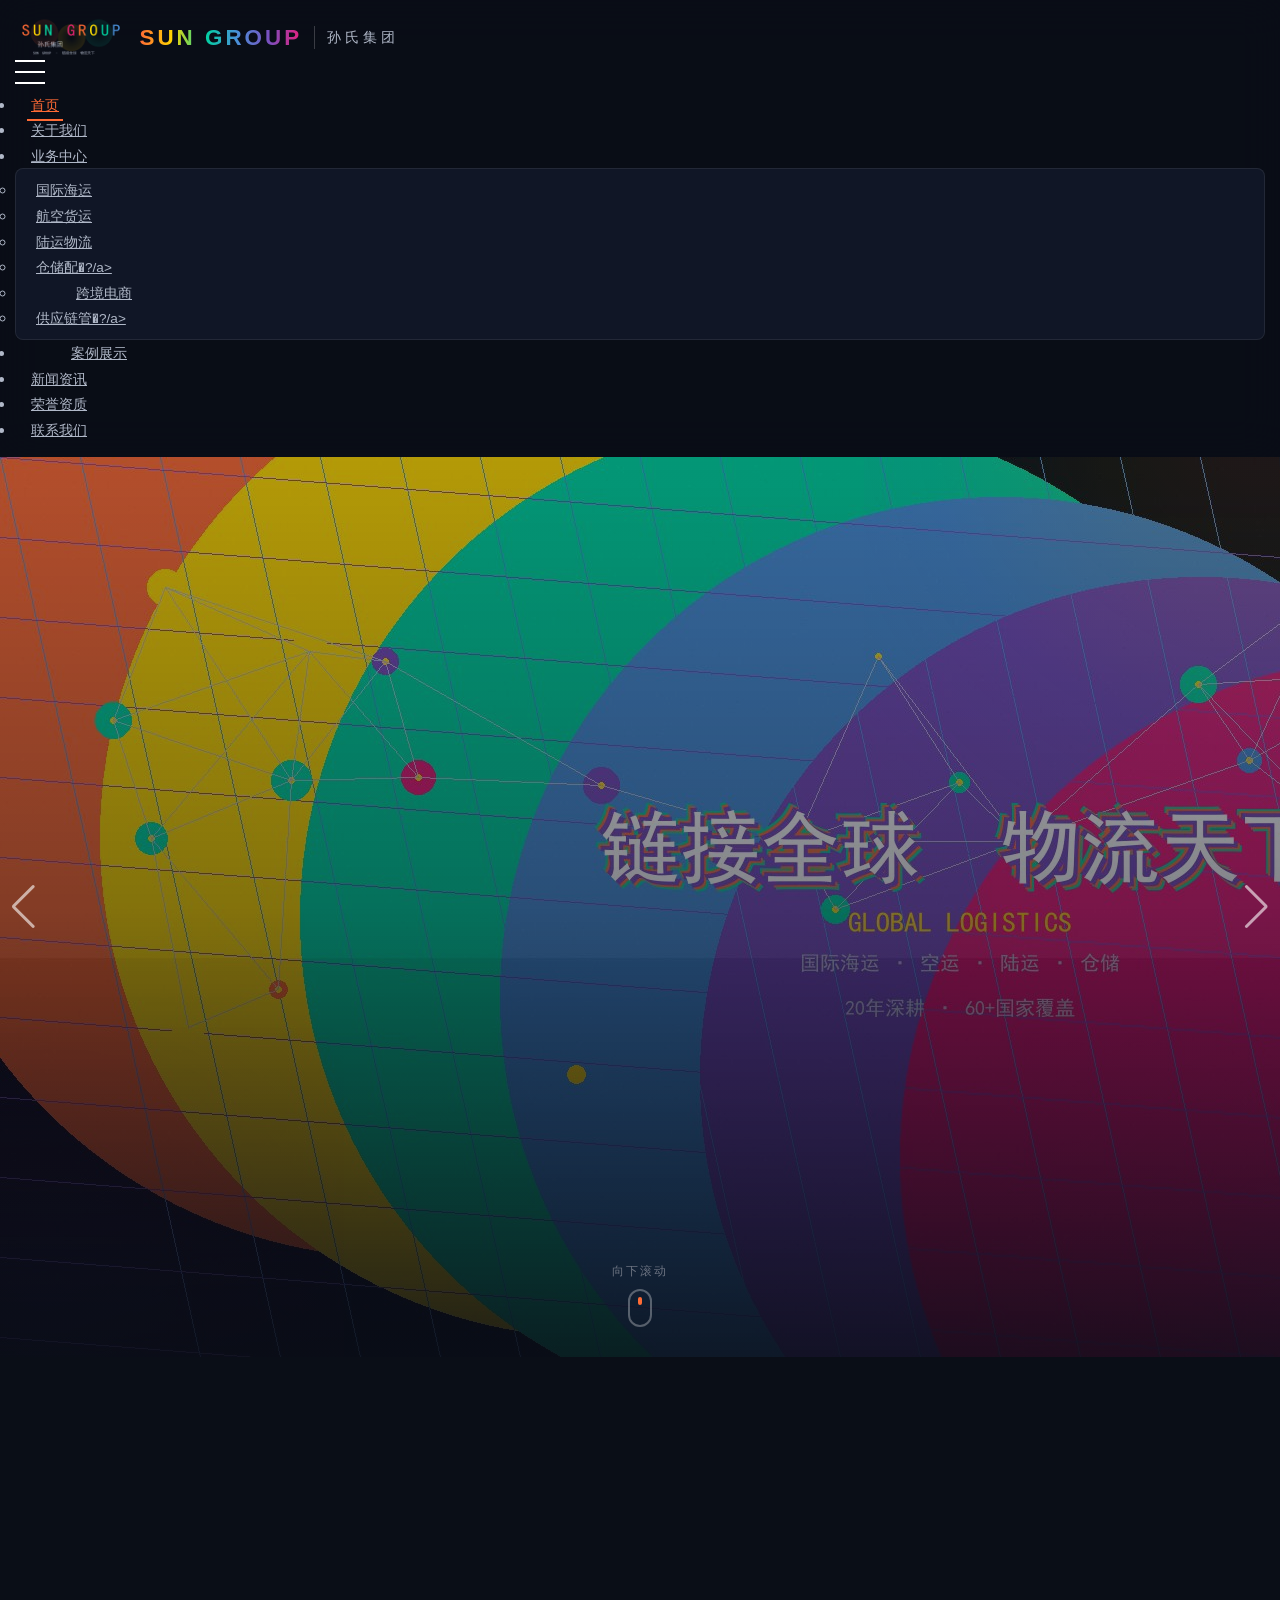
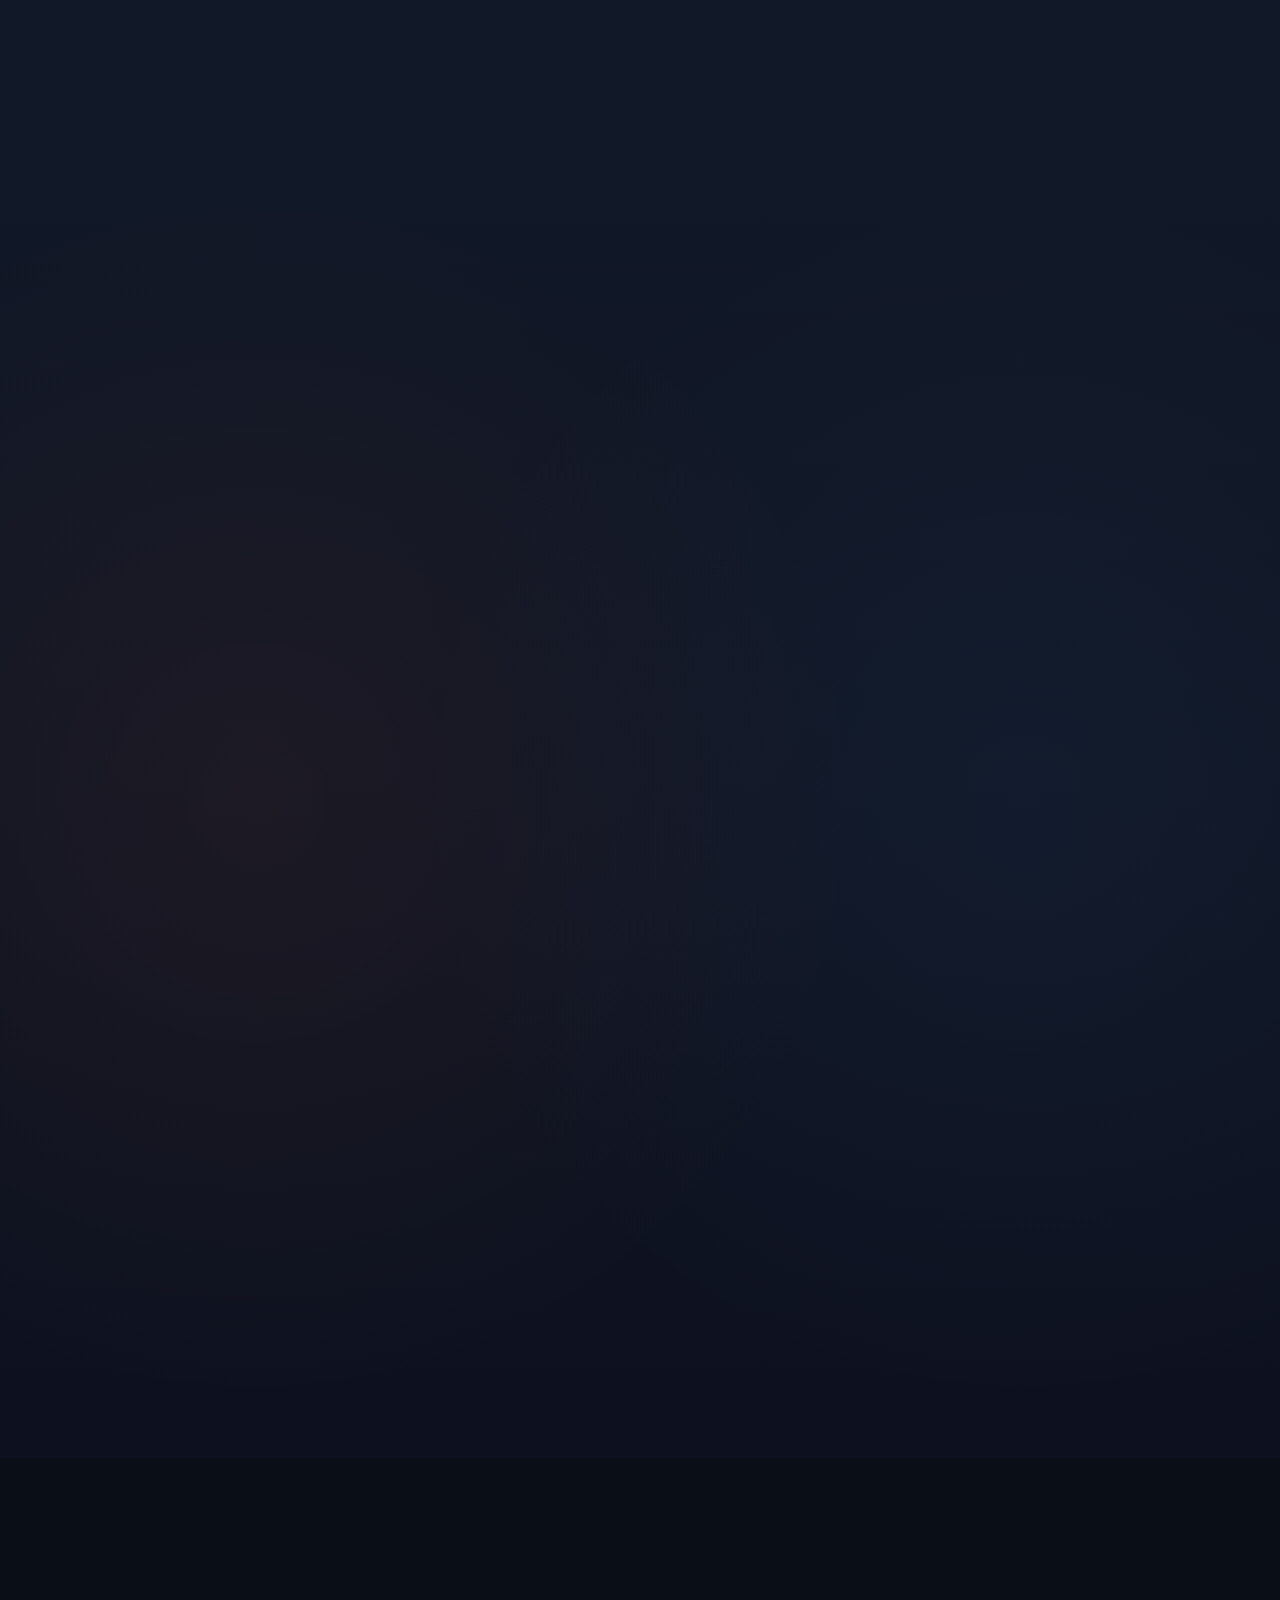
==== index.html @ c2c6b304 "auto: sync tunnel" ====
<!DOCTYPE html>
<html lang="zh-CN">
<head>
  <meta charset="UTF-8">
  <meta name="viewport" content="width=device-width, initial-scale=1.0">
  <meta name="description" content="孙氏集团 - 国际物流与贸易综合服务商。提供海运、空运、陆运、仓储、跨境电商物流一站式解决方案。链接全球，物流天下�?>
  <meta name="keywords" content="孙氏集团,国际物流,贸易,海运,空运,仓储,跨境电商物流,供应�?>
  <title>孙氏集团 | 国际物流与贸易综合服务商</title>

  <!-- Bootstrap 5.3 CSS -->
  <link href="https://cdn.jsdelivr.net/npm/bootstrap@5.3.3/dist/css/bootstrap.min.css" rel="stylesheet">
  <!-- Font Awesome 6 -->
  <link rel="stylesheet" href="https://cdn.jsdelivr.net/npm/@fortawesome/fontawesome-free@6.5.1/css/all.min.css">
  <!-- Swiper CSS -->
  <link rel="stylesheet" href="https://cdn.jsdelivr.net/npm/swiper@11/swiper-bundle.min.css">
  <!-- AOS CSS -->
  <link href="https://cdn.jsdelivr.net/npm/aos@2.3.4/dist/aos.css" rel="stylesheet">

  <link rel="stylesheet" href="css/style.css">
  <link rel="stylesheet" href="css/responsive.css">
  <link rel="icon" href="images/favicon.ico" type="image/x-icon">
</head>
<body>

  <!-- Navigation -->
  <nav id="navbar" class="navbar navbar-expand-lg fixed-top">
    <div class="container-custom">
      <a class="navbar-brand" href="#home">
        <img src="images/logo.png" alt="孙氏集团" class="brand-logo">
        <span class="brand-text">SUN GROUP</span>
        <span class="brand-cn">孙氏集团</span>
      </a>
      <button class="navbar-toggler" type="button" id="navToggle" aria-label="导航菜单">
        <span class="toggler-bar"></span>
        <span class="toggler-bar"></span>
        <span class="toggler-bar"></span>
      </button>
      <div class="collapse navbar-collapse" id="navMenu">
        <ul class="navbar-nav ms-auto">
          <li class="nav-item"><a class="nav-link active" href="#home">首页</a></li>
          <li class="nav-item"><a class="nav-link" href="#about">关于我们</a></li>
          <li class="nav-item dropdown">
            <a class="nav-link dropdown-toggle" href="#" role="button" data-bs-toggle="dropdown">
              业务中心
            </a>
            <ul class="dropdown-menu">
              <li><a class="dropdown-item" href="#products">国际海运</a></li>
              <li><a class="dropdown-item" href="#products">航空货运</a></li>
              <li><a class="dropdown-item" href="#products">陆运物流</a></li>
              <li><a class="dropdown-item" href="#products">仓储配�?/a></li>
              <li><a class="dropdown-item" href="#products">跨境电商</a></li>
              <li><a class="dropdown-item" href="#products">供应链管�?/a></li>
            </ul>
          </li>
          <li class="nav-item"><a class="nav-link" href="#cases">案例展示</a></li>
          <li class="nav-item"><a class="nav-link" href="#news">新闻资讯</a></li>
          <li class="nav-item"><a class="nav-link" href="#honor">荣誉资质</a></li>
          <li class="nav-item"><a class="nav-link" href="#contact">联系我们</a></li>
        </ul>
      </div>
    </div>
    <div class="navbar-rainbow-line"></div>
  </nav>

  <!-- Hero Banner -->
  <section id="home" class="hero-section">
    <div class="swiper hero-swiper">
      <div class="swiper-wrapper">

        <!-- Slide 1 -->
        <div class="swiper-slide hero-slide slide-1" style="background-image: url('images/banner/slide-1.jpg');">
          <div class="hero-overlay"></div>
          <div class="hero-content" data-aos="fade-up">
            <p class="hero-tagline">GLOBAL LOGISTICS LEADER</p>
            <h1 class="hero-title">链接全球 <span class="highlight">物流天下</span></h1>
            <p class="hero-desc">孙氏集团 · 国际物流与贸易综合服务商<br>20年深耕，服务覆盖全球60+国家</p>
            <div class="hero-btns">
              <a href="#contact" class="btn btn-primary-custom">立即咨询 <i class="fas fa-arrow-right"></i></a>
              <a href="#about" class="btn btn-outline-custom">了解更多</a>
            </div>
          </div>
        </div>

        <!-- Slide 2 -->
        <div class="swiper-slide hero-slide slide-2" style="background-image: url('images/banner/slide-2.jpg');">
          <div class="hero-overlay"></div>
          <div class="hero-content">
            <p class="hero-tagline">SMART SUPPLY CHAIN</p>
            <h1 class="hero-title">智慧供应�?<span class="highlight">解决方案</span></h1>
            <p class="hero-desc">从港口到门，从仓储到配送，一站式全链路服�?/p>
            <div class="hero-btns">
              <a href="#products" class="btn btn-primary-custom">探索业务 <i class="fas fa-arrow-right"></i></a>
              <a href="#cases" class="btn btn-outline-custom">查看案例</a>
            </div>
          </div>
        </div>

        <!-- Slide 3 -->
        <div class="swiper-slide hero-slide slide-3" style="background-image: url('images/banner/slide-3.jpg');">
          <div class="hero-overlay"></div>
          <div class="hero-content">
            <p class="hero-tagline">TRUSTED BY 5000+ CLIENTS</p>
            <h1 class="hero-title">信赖之�?<span class="highlight">共赢未来</span></h1>
            <p class="hero-desc">5000+企业客户的选择，年吞吐量超百万�?/p>
            <div class="hero-btns">
              <a href="#contact" class="btn btn-primary-custom">合作洽谈 <i class="fas fa-arrow-right"></i></a>
              <a href="#about" class="btn btn-outline-custom">集团实力</a>
            </div>
          </div>
        </div>

      </div>
      <!-- Pagination -->
      <div class="swiper-pagination"></div>
      <!-- Navigation arrows -->
      <div class="swiper-button-prev"></div>
      <div class="swiper-button-next"></div>
    </div>
    <!-- Scroll indicator -->
    <div class="scroll-indicator">
      <span>向下滚动</span>
      <div class="scroll-mouse">
        <div class="scroll-wheel"></div>
      </div>
    </div>
  </section>

  <!-- About -->
  <section id="about" class="section-padding bg-primary-dark">
    <div class="container-custom">
      <h2 class="section-title" data-aos="fade-up">关于孙氏集团</h2>
      <p class="section-subtitle" data-aos="fade-up" data-aos-delay="100">ABOUT SUN GROUP</p>
      <div class="row align-items-center mb-5">
        <div class="col-lg-6" data-aos="fade-right">
          <div class="about-image-wrapper">
            <img src="images/about/headquarters.jpg" alt="孙氏集团总部" class="about-image-placeholder">
            <div class="about-image-glow"></div>
          </div>
        </div>
        <div class="col-lg-6" data-aos="fade-left">
          <h3 class="about-heading">立足中国 <span class="highlight">通达全球</span></h3>
          <p class="about-text">
            孙氏集团成立�?005年，总部位于上海浦东新区，是一家集国际海运、航空货运�?            陆运物流、仓储配送、跨境电商物流及供应链管理于一体的综合性贸易物流企业�?          </p>
          <p class="about-text">
            集团现有员工2000余人，在全球设有30+分支机构和服务网点，
            业务覆盖欧洲、北美、东南亚、中东、非洲等60多个国家和地区，
            年货物吞吐量超百万吨，服务客户超5000家�?          </p>
          <div class="about-stats-mini">
            <div class="stat-mini-item">
              <span class="stat-mini-num">20+</span>
              <span class="stat-mini-label">年行业经�?/span>
            </div>
            <div class="stat-mini-item">
              <span class="stat-mini-num">30+</span>
              <span class="stat-mini-label">全球分支机构</span>
            </div>
            <div class="stat-mini-item">
              <span class="stat-mini-num">60+</span>
              <span class="stat-mini-label">覆盖国家</span>
            </div>
          </div>
        </div>
      </div>
      <!-- 企业文化卡片 -->
      <div class="row g-4 mt-4">
        <div class="col-md-4" data-aos="fade-up" data-aos-delay="0">
          <div class="culture-card">
            <div class="culture-icon" style="--accent: var(--primary)"><i class="fas fa-eye"></i></div>
            <h4>企业愿景</h4>
            <p>成为全球领先的智慧物流与供应链服务商，让世界贸易更高�?/p>
          </div>
        </div>
        <div class="col-md-4" data-aos="fade-up" data-aos-delay="100">
          <div class="culture-card">
            <div class="culture-icon" style="--accent: var(--secondary)"><i class="fas fa-bullseye"></i></div>
            <h4>企业使命</h4>
            <p>以专业物流服务链接全球商机，为客户创造价值，为员工成就梦�?/p>
          </div>
        </div>
        <div class="col-md-4" data-aos="fade-up" data-aos-delay="200">
          <div class="culture-card">
            <div class="culture-icon" style="--accent: var(--accent-green)"><i class="fas fa-handshake"></i></div>
            <h4>核心价�?/h4>
            <p>诚信为本、效率为先、创新驱动、合作共�?/p>
          </div>
        </div>
      </div>
    </div>
  </section>

  <!-- Products -->
  <section id="products" class="section-padding bg-secondary-dark">
    <div class="container-custom">
      <h2 class="section-title" data-aos="fade-up">业务中心</h2>
      <p class="section-subtitle" data-aos="fade-up" data-aos-delay="100">OUR SERVICES</p>
      <div class="row g-4">
        <div class="col-lg-4 col-md-6" data-aos="fade-up" data-aos-delay="0">
          <div class="service-card">
            <div class="service-icon" style="--accent: var(--accent-blue)">
              <i class="fas fa-ship"></i>
            </div>
            <h4>国际海运</h4>
            <p>覆盖全球主要港口，提供整箱FCL、拼箱LCL、散杂货运输服务，与马士基、中远等船东深度合作�?/p>
            <a href="#contact" class="service-link">了解更多 <i class="fas fa-chevron-right"></i></a>
            <div class="service-card-glow"></div>
          </div>
        </div>
        <div class="col-lg-4 col-md-6" data-aos="fade-up" data-aos-delay="100">
          <div class="service-card">
            <div class="service-icon" style="--accent: var(--accent-rose)">
              <i class="fas fa-plane"></i>
            </div>
            <h4>航空货运</h4>
            <p>签约国航、东航、南航等主要航司，提供直飞、中转、包机等灵活方案，确保货物快速抵达�?/p>
            <a href="#contact" class="service-link">了解更多 <i class="fas fa-chevron-right"></i></a>
            <div class="service-card-glow"></div>
          </div>
        </div>
        <div class="col-lg-4 col-md-6" data-aos="fade-up" data-aos-delay="200">
          <div class="service-card">
            <div class="service-icon" style="--accent: var(--primary)">
              <i class="fas fa-truck"></i>
            </div>
            <h4>陆运物流</h4>
            <p>自有车队+合作运力，覆盖全国干支线运输、城市配送、中欧班列、跨境卡车等陆路运输服务�?/p>
            <a href="#contact" class="service-link">了解更多 <i class="fas fa-chevron-right"></i></a>
            <div class="service-card-glow"></div>
          </div>
        </div>
        <div class="col-lg-4 col-md-6" data-aos="fade-up" data-aos-delay="0">
          <div class="service-card">
            <div class="service-icon" style="--accent: var(--accent-purple)">
              <i class="fas fa-warehouse"></i>
            </div>
            <h4>仓储配�?/h4>
            <p>全国布局现代化仓储中�?0+万㎡，配备WMS智能管理系统，提供分拣、包装、配送一体化服务�?/p>
            <a href="#contact" class="service-link">了解更多 <i class="fas fa-chevron-right"></i></a>
            <div class="service-card-glow"></div>
          </div>
        </div>
        <div class="col-lg-4 col-md-6" data-aos="fade-up" data-aos-delay="100">
          <div class="service-card">
            <div class="service-icon" style="--accent: var(--accent-green)">
              <i class="fas fa-globe"></i>
            </div>
            <h4>跨境电商物流</h4>
            <p>FBA头程、海外仓一件代发、国际小包专线，为跨境电商卖家提供全链路物流解决方案�?/p>
            <a href="#contact" class="service-link">了解更多 <i class="fas fa-chevron-right"></i></a>
            <div class="service-card-glow"></div>
          </div>
        </div>
        <div class="col-lg-4 col-md-6" data-aos="fade-up" data-aos-delay="200">
          <div class="service-card">
            <div class="service-icon" style="--accent: var(--secondary)">
              <i class="fas fa-diagram-project"></i>
            </div>
            <h4>供应链管�?/h4>
            <p>为企业提供端到端供应链优化方案，涵盖采购物流、VMI库存管理、分销配送、逆向物流等�?/p>
            <a href="#contact" class="service-link">了解更多 <i class="fas fa-chevron-right"></i></a>
            <div class="service-card-glow"></div>
          </div>
        </div>
      </div>
    </div>
  </section>

  <!-- Data Dashboard -->
  <section id="stats" class="stats-section">
    <div class="stats-overlay"></div>
    <div class="container-custom">
      <div class="row g-4">
        <div class="col-lg-3 col-6" data-aos="fade-up" data-aos-delay="0">
          <div class="stat-card">
            <div class="stat-icon"><i class="fas fa-calendar-check"></i></div>
            <div class="stat-number" data-target="20">0</div>
            <div class="stat-suffix">�?/div>
            <div class="stat-label">行业深�?/div>
            <div class="stat-bar" style="--bar-color: var(--primary)"></div>
          </div>
        </div>
        <div class="col-lg-3 col-6" data-aos="fade-up" data-aos-delay="100">
          <div class="stat-card">
            <div class="stat-icon"><i class="fas fa-users"></i></div>
            <div class="stat-number" data-target="2000">0</div>
            <div class="stat-suffix">+</div>
            <div class="stat-label">专业员工</div>
            <div class="stat-bar" style="--bar-color: var(--secondary)"></div>
          </div>
        </div>
        <div class="col-lg-3 col-6" data-aos="fade-up" data-aos-delay="200">
          <div class="stat-card">
            <div class="stat-icon"><i class="fas fa-building"></i></div>
            <div class="stat-number" data-target="5000">0</div>
            <div class="stat-suffix">+</div>
            <div class="stat-label">合作客户</div>
            <div class="stat-bar" style="--bar-color: var(--accent-green)"></div>
          </div>
        </div>
        <div class="col-lg-3 col-6" data-aos="fade-up" data-aos-delay="300">
          <div class="stat-card">
            <div class="stat-icon"><i class="fas fa-earth-asia"></i></div>
            <div class="stat-number" data-target="60">0</div>
            <div class="stat-suffix">+</div>
            <div class="stat-label">覆盖国家</div>
            <div class="stat-bar" style="--bar-color: var(--accent-blue)"></div>
          </div>
        </div>
      </div>
    </div>
  </section>

  <!-- Cases -->
  <section id="cases" class="section-padding bg-primary-dark">
    <div class="container-custom">
      <h2 class="section-title" data-aos="fade-up">案例展示</h2>
      <p class="section-subtitle" data-aos="fade-up" data-aos-delay="100">CASE STUDIES</p>
      <div class="row g-4">
        <div class="col-lg-4 col-md-6" data-aos="fade-up" data-aos-delay="0">
          <div class="case-card" onclick="openLightbox(0)">
            <div class="case-thumb" style="background-image: url('images/cases/case-1.jpg'); background-size: cover;">
              <div class="case-overlay"><span><i class="fas fa-search-plus"></i> 查看详情</span></div>
            </div>
            <div class="case-info">
              <span class="case-tag" style="--tag-color: var(--primary)">国际海运</span>
              <h4>某电子制造企业全球供应链项目</h4>
              <p>年运输量50万TEU，覆盖欧美亚30+目的�?/p>
            </div>
          </div>
        </div>
        <div class="col-lg-4 col-md-6" data-aos="fade-up" data-aos-delay="100">
          <div class="case-card" onclick="openLightbox(1)">
            <div class="case-thumb" style="background-image: url('images/cases/case-2.jpg'); background-size: cover;">
              <div class="case-overlay"><span><i class="fas fa-search-plus"></i> 查看详情</span></div>
            </div>
            <div class="case-info">
              <span class="case-tag" style="--tag-color: var(--accent-rose)">航空货运</span>
              <h4>汽车零部件紧急空运方�?/h4>
              <p>48小时全球达，保障生产线零停工</p>
            </div>
          </div>
        </div>
        <div class="col-lg-4 col-md-6" data-aos="fade-up" data-aos-delay="200">
          <div class="case-card" onclick="openLightbox(2)">
            <div class="case-thumb" style="background-image: url('images/cases/case-3.jpg'); background-size: cover;">
              <div class="case-overlay"><span><i class="fas fa-search-plus"></i> 查看详情</span></div>
            </div>
            <div class="case-info">
              <span class="case-tag" style="--tag-color: var(--accent-green)">跨境电商</span>
              <h4>头部电商平台东南亚物流专�?/h4>
              <p>日均处理10�?订单，签收率�?9.5%</p>
            </div>
          </div>
        </div>
        <div class="col-lg-4 col-md-6" data-aos="fade-up" data-aos-delay="0">
          <div class="case-card" onclick="openLightbox(3)">
            <div class="case-thumb" style="background-image: url('images/cases/case-4.jpg'); background-size: cover;">
              <div class="case-overlay"><span><i class="fas fa-search-plus"></i> 查看详情</span></div>
            </div>
            <div class="case-info">
              <span class="case-tag" style="--tag-color: var(--accent-purple)">仓储配�?/span>
              <h4>大型零售商全国仓储网络优�?/h4>
              <p>5大区域仓，库存周转率提升40%</p>
            </div>
          </div>
        </div>
        <div class="col-lg-4 col-md-6" data-aos="fade-up" data-aos-delay="100">
          <div class="case-card" onclick="openLightbox(4)">
            <div class="case-thumb" style="background-image: url('images/cases/case-5.jpg'); background-size: cover;">
              <div class="case-overlay"><span><i class="fas fa-search-plus"></i> 查看详情</span></div>
            </div>
            <div class="case-info">
              <span class="case-tag" style="--tag-color: var(--accent-blue)">供应链管�?/span>
              <h4>大宗商品进口全链路服�?/h4>
              <p>年进口量200万吨，关务时效缩�?0%</p>
            </div>
          </div>
        </div>
        <div class="col-lg-4 col-md-6" data-aos="fade-up" data-aos-delay="200">
          <div class="case-card" onclick="openLightbox(5)">
            <div class="case-thumb" style="background-image: url('images/cases/case-6.jpg'); background-size: cover;">
              <div class="case-overlay"><span><i class="fas fa-search-plus"></i> 查看详情</span></div>
            </div>
            <div class="case-info">
              <span class="case-tag" style="--tag-color: var(--secondary)">陆运物流</span>
              <h4>中欧班列常态化运输项目</h4>
              <p>月发�?0+班列，中�?欧洲全覆�?/p>
            </div>
          </div>
        </div>
      </div>
    </div>
    <!-- Lightbox -->
    <div id="lightbox" class="lightbox">
      <span class="lightbox-close" onclick="closeLightbox()">&times;</span>
      <button class="lightbox-prev" onclick="changeLightbox(-1)"><i class="fas fa-chevron-left"></i></button>
      <button class="lightbox-next" onclick="changeLightbox(1)"><i class="fas fa-chevron-right"></i></button>
      <div class="lightbox-content" id="lightboxContent"></div>
    </div>
  </section>

  <!-- News -->
  <section id="news" class="section-padding bg-secondary-dark">
    <div class="container-custom">
      <h2 class="section-title" data-aos="fade-up">新闻资讯</h2>
      <p class="section-subtitle" data-aos="fade-up" data-aos-delay="100">NEWS & UPDATES</p>
      <div class="row g-4">
        <div class="col-lg-4 col-md-6" data-aos="fade-up" data-aos-delay="0">
          <div class="news-card">
            <div class="news-date"><span>18</span>2026.06</div>
            <div class="news-body">
              <span class="news-tag">企业动�?/span>
              <h4>孙氏集团与中远海运签署战略合作协�?/h4>
              <p>双方将在国际海运、港口物流等领域深度合作...</p>
            </div>
          </div>
        </div>
        <div class="col-lg-4 col-md-6" data-aos="fade-up" data-aos-delay="100">
          <div class="news-card">
            <div class="news-date"><span>12</span>2026.06</div>
            <div class="news-body">
              <span class="news-tag">行业资讯</span>
              <h4>2026全球物流行业趋势：数字化与绿色转�?/h4>
              <p>AI调度、无人仓、新能源运输车成行业热点...</p>
            </div>
          </div>
        </div>
        <div class="col-lg-4 col-md-6" data-aos="fade-up" data-aos-delay="200">
          <div class="news-card">
            <div class="news-date"><span>05</span>2026.06</div>
            <div class="news-body">
              <span class="news-tag">公告通知</span>
              <h4>孙氏集团华南区域仓储中心正式投入运营</h4>
              <p>华南仓占�?5万㎡，配备全自动化分拣系�?..</p>
            </div>
          </div>
        </div>
      </div>
    </div>
  </section>

  <!-- Honor -->
  <section id="honor" class="section-padding bg-primary-dark">
    <div class="container-custom">
      <h2 class="section-title" data-aos="fade-up">荣誉资质</h2>
      <p class="section-subtitle" data-aos="fade-up" data-aos-delay="100">HONORS & CERTIFICATES</p>
      <div class="honor-grid">
        <div class="honor-item" data-aos="zoom-in" data-aos-delay="0" onclick="openHonorLightbox(0)">
          <div class="honor-thumb"><img src="images/honor/cert-1.jpg" alt="营业执照"><span>营业执照</span></div>
        </div>
        <div class="honor-item" data-aos="zoom-in" data-aos-delay="50" onclick="openHonorLightbox(1)">
          <div class="honor-thumb"><img src="images/honor/cert-2.jpg" alt="ISO 9001认证"><span>ISO 9001认证</span></div>
        </div>
        <div class="honor-item" data-aos="zoom-in" data-aos-delay="100" onclick="openHonorLightbox(2)">
          <div class="honor-thumb"><img src="images/honor/cert-3.jpg" alt="国家A级物流企�?><span>国家A级物流企�?/span></div>
        </div>
        <div class="honor-item" data-aos="zoom-in" data-aos-delay="150" onclick="openHonorLightbox(3)">
          <div class="honor-thumb"><img src="images/honor/cert-4.jpg" alt="最佳物流服务商"><span>最佳物流服务商</span></div>
        </div>
        <div class="honor-item" data-aos="zoom-in" data-aos-delay="200" onclick="openHonorLightbox(4)">
          <div class="honor-thumb"><img src="images/honor/cert-5.jpg" alt="海关AEO认证"><span>海关AEO认证</span></div>
        </div>
        <div class="honor-item" data-aos="zoom-in" data-aos-delay="250" onclick="openHonorLightbox(5)">
          <div class="honor-thumb"><img src="images/honor/cert-6.jpg" alt="5A级诚信企�?><span>5A级诚信企�?/span></div>
        </div>
        <div class="honor-item" data-aos="zoom-in" data-aos-delay="300" onclick="openHonorLightbox(6)">
          <div class="honor-thumb"><img src="images/honor/cert-7.jpg" alt="绿色物流认证"><span>绿色物流认证</span></div>
        </div>
        <div class="honor-item" data-aos="zoom-in" data-aos-delay="350" onclick="openHonorLightbox(7)">
          <div class="honor-thumb"><img src="images/honor/cert-8.jpg" alt="国际货运代理资质"><span>国际货运代理资质</span></div>
        </div>
      </div>
    </div>
    <div id="honorLightbox" class="lightbox">
      <span class="lightbox-close" onclick="closeHonorLightbox()">&times;</span>
      <button class="lightbox-prev" onclick="changeHonorLightbox(-1)"><i class="fas fa-chevron-left"></i></button>
      <button class="lightbox-next" onclick="changeHonorLightbox(1)"><i class="fas fa-chevron-right"></i></button>
      <div class="lightbox-content" id="honorLightboxContent"></div>
    </div>
  </section>

  <!-- Recruitment -->
  <section id="recruit" class="section-padding bg-secondary-dark">
    <div class="container-custom">
      <h2 class="section-title" data-aos="fade-up">人才招聘</h2>
      <p class="section-subtitle" data-aos="fade-up" data-aos-delay="100">JOIN OUR TEAM</p>
      <div class="row g-4">
        <div class="col-lg-4 col-md-6" data-aos="fade-up" data-aos-delay="0">
          <div class="job-card">
            <span class="job-type" style="--tag-color: var(--primary)">急聘</span>
            <h4>国际物流销售经�?/h4>
            <p class="job-loc"><i class="fas fa-map-marker-alt"></i> 上海 · 浦东</p>
            <p class="job-salary"><i class="fas fa-coins"></i> 15K-25K + 提成</p>
            <a href="#contact" class="btn btn-primary-custom btn-sm apply-btn" data-job="国际物流销售经�?>投递简�?/a>
          </div>
        </div>
        <div class="col-lg-4 col-md-6" data-aos="fade-up" data-aos-delay="100">
          <div class="job-card">
            <span class="job-type" style="--tag-color: var(--accent-blue)">技�?/span>
            <h4>供应链解决方案专�?/h4>
            <p class="job-loc"><i class="fas fa-map-marker-alt"></i> 深圳 · 南山</p>
            <p class="job-salary"><i class="fas fa-coins"></i> 20K-30K</p>
            <a href="#contact" class="btn btn-primary-custom btn-sm apply-btn" data-job="供应链解决方案专�?>投递简�?/a>
          </div>
        </div>
        <div class="col-lg-4 col-md-6" data-aos="fade-up" data-aos-delay="200">
          <div class="job-card">
            <span class="job-type" style="--tag-color: var(--accent-green)">运营</span>
            <h4>海外仓运营主�?/h4>
            <p class="job-loc"><i class="fas fa-map-marker-alt"></i> 广州 · 天河</p>
            <p class="job-salary"><i class="fas fa-coins"></i> 18K-28K</p>
            <a href="#contact" class="btn btn-primary-custom btn-sm apply-btn" data-job="海外仓运营主�?>投递简�?/a>
          </div>
        </div>
      </div>
      <div class="text-center mt-4" data-aos="fade-up">
        <p class="text-muted mb-0">更多岗位请投递简历至 <span style="color: var(--primary);">hr@sungroup.com</span></p>
      </div>
    </div>
  </section>

  <!-- Reviews -->
  <section id="reviews" class="section-padding bg-primary-dark">
    <div class="container-custom">
      <h2 class="section-title" data-aos="fade-up">客户评价</h2>
      <p class="section-subtitle" data-aos="fade-up" data-aos-delay="100">CLIENT TESTIMONIALS</p>
      <div class="row g-4 mb-5">
        <div class="col-md-4" data-aos="fade-up" data-aos-delay="0">
          <div class="review-card">
            <div class="review-stars">★★★★�?/div>
            <p class="review-text">"与孙氏合�?年，从海运到仓储一站式服务，专业高效，是我们最信赖的物流伙伴�?</p>
            <div class="review-author"><strong>王建�?/strong><span>某电子科技集团 · 供应链总监</span></div>
          </div>
        </div>
        <div class="col-md-4" data-aos="fade-up" data-aos-delay="100">
          <div class="review-card">
            <div class="review-stars">★★★★�?/div>
            <p class="review-text">"跨境电商物流找孙氏就对了，系统对接顺畅，异常处理快，签收率远超同行�?</p>
            <div class="review-author"><strong>陈美�?/strong><span>某头部电商平�?· 物流经理</span></div>
          </div>
        </div>
        <div class="col-md-4" data-aos="fade-up" data-aos-delay="200">
          <div class="review-card">
            <div class="review-stars">★★★★�?/div>
            <p class="review-text">"大宗商品进口交给孙氏很放心，关务团队专业，时效比预期还快，强烈推荐�?</p>
            <div class="review-author"><strong>张伟</strong><span>某大型贸易公�?· 总经�?/span></div>
          </div>
        </div>
      </div>
      <div class="client-logos" data-aos="fade-up">
        <p class="text-muted text-center mb-4">合作企业</p>
        <div class="logo-wall">
          <div class="logo-item">TECHTRON</div>
          <div class="logo-item">GLOBALTRADE</div>
          <div class="logo-item">ASIAMART</div>
          <div class="logo-item">EUROLINK</div>
          <div class="logo-item">PACIFIC</div>
          <div class="logo-item">NEXUS</div>
          <div class="logo-item">METALPRO</div>
          <div class="logo-item">FASHIONFORWARD</div>
        </div>
      </div>
    </div>
  </section>

  <!-- Contact -->
  <section id="contact" class="section-padding bg-secondary-dark">
    <div class="container-custom">
      <h2 class="section-title" data-aos="fade-up">联系我们</h2>
      <p class="section-subtitle" data-aos="fade-up" data-aos-delay="100">CONTACT US</p>
      <div class="row g-4">
        <div class="col-lg-6" data-aos="fade-right">
          <form id="contactForm" class="contact-form" onsubmit="handleSubmit(event)">
            <div class="row g-3">
              <div class="col-md-6">
                <label class="form-label">姓名 *</label>
                <input type="text" name="name" class="form-control-custom" placeholder="请输入姓�? required>
              </div>
              <div class="col-md-6">
                <label class="form-label">电话 *</label>
                <input type="tel" name="phone" class="form-control-custom" placeholder="请输入电�? required pattern="[\d\-+\s]{7,15}">
              </div>
              <div class="col-12">
                <label class="form-label">需求内�?/label>
                <textarea name="message" class="form-control-custom" rows="4" placeholder="请描述您的物流需求，我们将尽快与您联�?></textarea>
              </div>
              <div class="col-12">
                <!-- Hidden fields for source tracking and job application -->
                <input type="hidden" name="source" value="website">
                <input type="hidden" name="jobTitle" id="jobTitleInput" value="">
                <button type="submit" class="btn btn-primary-custom btn-lg w-100">提交留言 <i class="fas fa-paper-plane"></i></button>
              </div>
            </div>
          </form>
        </div>
        <div class="col-lg-6" data-aos="fade-left">
          <div class="contact-info-card">
            <h4>孙氏集团 · 总部</h4>
            <div class="contact-info-list">
              <div class="contact-info-item">
                <div class="ci-icon"><i class="fas fa-map-marker-alt"></i></div>
                <div><strong>地址</strong><br>上海市浦东新区陆家嘴金融区世纪大�?00�?/div>
              </div>
              <div class="contact-info-item">
                <div class="ci-icon"><i class="fas fa-phone"></i></div>
                <div><strong>电话</strong><br>400-888-6688</div>
              </div>
              <div class="contact-info-item">
                <div class="ci-icon"><i class="fas fa-envelope"></i></div>
                <div><strong>邮箱</strong><br>info@sungroup.com</div>
              </div>
              <div class="contact-info-item">
                <div class="ci-icon"><i class="fas fa-clock"></i></div>
                <div><strong>营业时间</strong><br>周一至周�?9:00-18:00</div>
              </div>
            </div>
          </div>
          <div class="map-container">
            <div class="map-placeholder">
              <i class="fas fa-map"></i>
              <span>高德地图定位</span>
              <small>上海市浦东新区陆家嘴金融�?/small>
            </div>
          </div>
        </div>
      </div>
    </div>
  </section>

  <!-- Footer -->
  <footer id="footer">
    <div class="footer-rainbow-line"></div>
    <div class="container-custom">
      <div class="row g-4">
        <div class="col-lg-4">
          <h5 class="footer-brand">SUN GROUP <span>孙氏集团</span></h5>
          <p class="footer-about">链接全球 · 物流天下<br>国际物流与贸易综合服务商</p>
          <div class="footer-social">
            <a href="#"><i class="fab fa-weixin"></i></a>
            <a href="#"><i class="fab fa-weibo"></i></a>
            <a href="#"><i class="fab fa-linkedin-in"></i></a>
          </div>
        </div>
        <div class="col-lg-2 col-md-4">
          <h6>快捷导航</h6>
          <ul>
            <li><a href="#about">关于我们</a></li>
            <li><a href="#products">业务中心</a></li>
            <li><a href="#cases">案例展示</a></li>
            <li><a href="#news">新闻资讯</a></li>
            <li><a href=",=/SunGroupERP/" target="_blank" style="color: var(--primary);"><i class="fas fa-external-link-alt"></i> 管理系统入口</a></li>
          </ul>
        </div>
        <div class="col-lg-3 col-md-4">
          <h6>业务板块</h6>
          <ul>
            <li><a href="#products">国际海运</a></li>
            <li><a href="#products">航空货运</a></li>
            <li><a href="#products">陆运物流</a></li>
            <li><a href="#products">仓储配�?/a></li>
            <li><a href="#products">跨境电商物流</a></li>
          </ul>
        </div>
        <div class="col-lg-3 col-md-4">
          <h6>联系方式</h6>
          <ul class="footer-contact">
            <li><i class="fas fa-phone"></i> 400-888-6688</li>
            <li><i class="fas fa-envelope"></i> info@sungroup.com</li>
            <li><i class="fas fa-map-marker-alt"></i> 上海市浦东新区陆家嘴</li>
          </ul>
        </div>
      </div>
      <div class="footer-bottom">
        <p>&copy; 2026 孙氏集团 Sun Group. All Rights Reserved.</p>
        <p><a href="#">沪ICP备XXXXXXXX�?/a> | <a href="#">隐私政策</a></p>
      </div>
    </div>
  </footer>

  <!-- Floating Toolbar -->
  <div id="floating-toolbar">
    <a href="tel:400-888-6688" class="float-btn" title="一键拨�?>
      <i class="fas fa-phone"></i>
      <span class="float-tip">400-888-6688</span>
    </a>
    <a href="#" class="float-btn wechat-btn" title="微信咨询">
      <i class="fab fa-weixin"></i>
      <span class="float-tip wechat-qr">
        <span style="font-size:12px;line-height:1.4;">扫码添加<br>企业微信</span>
      </span>
    </a>
    <a href="#" class="float-btn" id="backToTop" title="返回顶部">
      <i class="fas fa-arrow-up"></i>
    </a>
    <a href="#contact" class="float-btn" title="在线咨询">
      <i class="fas fa-headset"></i>
    </a>
  </div>

  <!-- Toast -->
  <div id="toast" class="toast-notification">
    <i class="fas fa-check-circle"></i> 提交成功，我们将尽快与您联系�?  </div>

  <!-- Bootstrap JS -->
  <script src="https://cdn.jsdelivr.net/npm/bootstrap@5.3.3/dist/js/bootstrap.bundle.min.js"></script>
  <!-- Swiper JS -->
  <script src="https://cdn.jsdelivr.net/npm/swiper@11/swiper-bundle.min.js"></script>
  <!-- AOS JS -->
  <script src="https://cdn.jsdelivr.net/npm/aos@2.3.4/dist/aos.js"></script>

  <script src="js/main.js"></script>
</body>
</html>
---- css/style.css ----
/* ============================================
   孙氏集团企业官网 - 主样式表
   设计: 深邃暗金 + 彩虹渐变
   ============================================ */

/* --- CSS Variables --- */
:root {
  /* Rainbow Accent Colors */
  --primary:        #FF6B35;
  --secondary:      #FFD700;
  --accent-green:   #00D2A0;
  --accent-blue:    #4A90D9;
  --accent-purple:  #7B4FBF;
  --accent-rose:    #E91E7B;

  /* Dark Base */
  --bg-primary:     #0A0E17;
  --bg-secondary:   #111827;
  --bg-tertiary:    #1A1F2E;
  --bg-glass:       rgba(255, 255, 255, 0.04);

  /* Text */
  --text-primary:   #FFFFFF;
  --text-secondary: #B0B8C8;
  --text-muted:     #6B7280;

  /* Gradients */
  --gradient-rainbow: linear-gradient(90deg,
    #FF6B35, #FFD700, #00D2A0, #4A90D9, #7B4FBF, #E91E7B);
  --gradient-dark: linear-gradient(180deg, #0A0E17 0%, #111827 100%);

  /* Spacing */
  --section-padding: 100px 0;
  --container-max: 1320px;

  /* Border Radius */
  --radius-sm: 8px;
  --radius-md: 12px;
  --radius-lg: 20px;

  /* Transitions */
  --transition-fast: 0.2s ease;
  --transition-smooth: 0.4s cubic-bezier(0.25, 0.46, 0.45, 0.94);
}

/* --- Reset & Base --- */
* { margin: 0; padding: 0; box-sizing: border-box; }

html {
  scroll-behavior: smooth;
  scroll-padding-top: 80px;
}

body {
  font-family: "Microsoft YaHei", "Source Han Sans SC", "Roboto", sans-serif;
  background-color: var(--bg-primary);
  color: var(--text-secondary);
  line-height: 1.6;
  overflow-x: hidden;
}

/* --- Utility Classes --- */
.section-padding { padding: var(--section-padding); }
.bg-primary-dark { background-color: var(--bg-primary); }
.bg-secondary-dark { background-color: var(--bg-secondary); }
.bg-tertiary-dark { background-color: var(--bg-tertiary); }
.text-primary { color: var(--text-primary); }
.text-secondary { color: var(--text-secondary); }
.text-muted { color: var(--text-muted); }

.rainbow-divider {
  height: 2px;
  background: var(--gradient-rainbow);
  border: none;
  opacity: 0.6;
}

.container-custom {
  max-width: var(--container-max);
  margin: 0 auto;
  padding: 0 15px;
}

.section-title {
  font-size: 2.25rem;
  font-weight: 600;
  color: var(--text-primary);
  text-align: center;
  margin-bottom: 15px;
  position: relative;
}

.section-subtitle {
  font-size: 1rem;
  color: var(--text-muted);
  text-align: center;
  margin-bottom: 50px;
  letter-spacing: 2px;
}

.section-title::after {
  content: '';
  display: block;
  width: 60px;
  height: 3px;
  background: var(--gradient-rainbow);
  margin: 15px auto 0;
  border-radius: 2px;
}

/* Scrollbar */
::-webkit-scrollbar { width: 8px; }
::-webkit-scrollbar-track { background: var(--bg-primary); }
::-webkit-scrollbar-thumb { background: var(--bg-tertiary); border-radius: 4px; }
::-webkit-scrollbar-thumb:hover { background: var(--primary); }

/* ============================================
   Navigation
   ============================================ */
#navbar {
  background: rgba(10, 14, 23, 0.85);
  backdrop-filter: blur(20px);
  -webkit-backdrop-filter: blur(20px);
  padding: 15px 0;
  transition: var(--transition-smooth);
  z-index: 1000;
}

#navbar.scrolled {
  padding: 10px 0;
  background: rgba(10, 14, 23, 0.95);
}

.navbar-rainbow-line {
  position: absolute;
  bottom: 0;
  left: 0;
  right: 0;
  height: 2px;
  background: var(--gradient-rainbow);
  opacity: 0;
  transition: opacity 0.4s ease;
}

#navbar.scrolled .navbar-rainbow-line {
  opacity: 1;
}

.navbar-brand {
  display: flex;
  align-items: center;
  gap: 12px;
  text-decoration: none;
}

.brand-logo {
  height: 45px;
  width: auto;
}

.brand-text {
  font-family: "Roboto", sans-serif;
  font-size: 1.4rem;
  font-weight: 700;
  letter-spacing: 3px;
  background: var(--gradient-rainbow);
  -webkit-background-clip: text;
  -webkit-text-fill-color: transparent;
  background-clip: text;
}

.brand-cn {
  font-size: 0.9rem;
  color: var(--text-secondary);
  letter-spacing: 4px;
  padding-left: 12px;
  border-left: 1px solid rgba(255, 255, 255, 0.2);
}

.nav-link {
  color: var(--text-secondary) !important;
  font-size: 0.9rem;
  padding: 8px 16px !important;
  transition: var(--transition-fast);
  position: relative;
}

.nav-link:hover,
.nav-link.active {
  color: var(--primary) !important;
}

.nav-link::after {
  content: '';
  position: absolute;
  bottom: 0;
  left: 50%;
  transform: translateX(-50%);
  width: 0;
  height: 2px;
  background: var(--primary);
  transition: width 0.3s ease;
}

.nav-link:hover::after,
.nav-link.active::after {
  width: 60%;
}

/* Dropdown */
.dropdown-menu {
  background: rgba(17, 24, 39, 0.95);
  backdrop-filter: blur(10px);
  border: 1px solid rgba(255, 255, 255, 0.08);
  border-radius: var(--radius-sm);
  padding: 8px 0;
}

.dropdown-item {
  color: var(--text-secondary);
  font-size: 0.85rem;
  padding: 8px 20px;
  transition: var(--transition-fast);
}

.dropdown-item:hover {
  background: rgba(255, 107, 53, 0.1);
  color: var(--primary);
}

/* Toggler */
.navbar-toggler {
  border: none;
  padding: 0;
  width: 30px;
  height: 24px;
  position: relative;
  background: none;
  cursor: pointer;
}

.navbar-toggler:focus {
  box-shadow: none;
}

.toggler-bar {
  display: block;
  width: 100%;
  height: 2px;
  background: var(--text-primary);
  position: absolute;
  transition: var(--transition-smooth);
}

.toggler-bar:nth-child(1) { top: 0; }
.toggler-bar:nth-child(2) { top: 11px; }
.toggler-bar:nth-child(3) { top: 22px; }

.navbar-toggler.active .toggler-bar:nth-child(1) {
  top: 11px;
  transform: rotate(45deg);
}
.navbar-toggler.active .toggler-bar:nth-child(2) {
  opacity: 0;
}
.navbar-toggler.active .toggler-bar:nth-child(3) {
  top: 11px;
  transform: rotate(-45deg);
}

/* ============================================
   Hero Section
   ============================================ */
.hero-section {
  position: relative;
  width: 100%;
  height: 100vh;
  min-height: 600px;
  overflow: hidden;
}

.hero-swiper,
.hero-slide {
  width: 100%;
  height: 100%;
}

.hero-slide {
  background-size: cover;
  background-position: center;
  display: flex;
  align-items: center;
  justify-content: center;
}

.slide-1 {
  background: linear-gradient(135deg, #0A0E17 0%, #1a1040 30%, #0a1a30 60%, #0A0E17 100%);
}
.slide-2 {
  background: linear-gradient(135deg, #0A0E17 0%, #1a1525 30%, #0f1a2e 60%, #0A0E17 100%);
}
.slide-3 {
  background: linear-gradient(135deg, #0A0E17 0%, #1a0f25 30%, #0d1a28 60%, #0A0E17 100%);
}

/* Animated rainbow accent on hero */
.hero-slide::before {
  content: '';
  position: absolute;
  top: -50%;
  right: -30%;
  width: 800px;
  height: 800px;
  background: radial-gradient(circle,
    rgba(255, 107, 53, 0.15) 0%,
    rgba(255, 215, 0, 0.08) 30%,
    rgba(74, 144, 217, 0.05) 60%,
    transparent 100%);
  animation: heroGlow 8s ease-in-out infinite alternate;
  pointer-events: none;
}

.hero-slide::after {
  content: '';
  position: absolute;
  bottom: -30%;
  left: -20%;
  width: 600px;
  height: 600px;
  background: radial-gradient(circle,
    rgba(123, 79, 191, 0.12) 0%,
    rgba(233, 30, 123, 0.06) 40%,
    transparent 100%);
  animation: heroGlow 6s ease-in-out 2s infinite alternate;
  pointer-events: none;
}

@keyframes heroGlow {
  0% { transform: scale(1) translate(0, 0); opacity: 0.6; }
  100% { transform: scale(1.3) translate(-5%, 5%); opacity: 1; }
}

.hero-overlay {
  position: absolute;
  inset: 0;
  background: linear-gradient(180deg,
    rgba(10, 14, 23, 0.3) 0%,
    rgba(10, 14, 23, 0.5) 50%,
    rgba(10, 14, 23, 0.9) 100%);
  z-index: 1;
}

.hero-content {
  position: relative;
  z-index: 2;
  text-align: center;
  padding: 0 20px;
  max-width: 800px;
}

.hero-tagline {
  font-family: "Roboto", sans-serif;
  font-size: 0.85rem;
  letter-spacing: 6px;
  color: var(--primary);
  margin-bottom: 20px;
  animation: fadeInUp 1s ease 0.2s both;
}

.hero-title {
  font-size: 3.5rem;
  font-weight: 700;
  color: var(--text-primary);
  margin-bottom: 20px;
  line-height: 1.3;
  animation: fadeInUp 1s ease 0.4s both;
}

.hero-title .highlight {
  background: var(--gradient-rainbow);
  -webkit-background-clip: text;
  -webkit-text-fill-color: transparent;
  background-clip: text;
}

.hero-desc {
  font-size: 1.1rem;
  color: var(--text-secondary);
  margin-bottom: 35px;
  line-height: 1.8;
  animation: fadeInUp 1s ease 0.6s both;
}

.hero-btns {
  display: flex;
  gap: 20px;
  justify-content: center;
  flex-wrap: wrap;
  animation: fadeInUp 1s ease 0.8s both;
}

.btn-primary-custom {
  background: var(--primary);
  color: #fff;
  padding: 14px 36px;
  border-radius: 50px;
  font-size: 1rem;
  font-weight: 500;
  text-decoration: none;
  border: none;
  transition: var(--transition-smooth);
  display: inline-flex;
  align-items: center;
  gap: 8px;
}

.btn-primary-custom:hover {
  background: #ff8255;
  transform: translateY(-2px);
  box-shadow: 0 10px 30px rgba(255, 107, 53, 0.3);
  color: #fff;
}

.btn-outline-custom {
  background: transparent;
  color: #fff;
  padding: 14px 36px;
  border-radius: 50px;
  font-size: 1rem;
  font-weight: 500;
  text-decoration: none;
  border: 1.5px solid rgba(255, 255, 255, 0.3);
  transition: var(--transition-smooth);
}

.btn-outline-custom:hover {
  border-color: #fff;
  background: rgba(255, 255, 255, 0.05);
  color: #fff;
}

/* Swiper overrides */
.hero-swiper .swiper-pagination-bullet {
  width: 12px;
  height: 12px;
  background: rgba(255, 255, 255, 0.4);
  opacity: 1;
}

.hero-swiper .swiper-pagination-bullet-active {
  background: var(--primary);
}

.hero-swiper .swiper-button-prev,
.hero-swiper .swiper-button-next {
  color: rgba(255, 255, 255, 0.6);
  transition: var(--transition-fast);
}

.hero-swiper .swiper-button-prev:hover,
.hero-swiper .swiper-button-next:hover {
  color: var(--primary);
}

/* Scroll indicator */
.scroll-indicator {
  position: absolute;
  bottom: 30px;
  left: 50%;
  transform: translateX(-50%);
  z-index: 3;
  display: flex;
  flex-direction: column;
  align-items: center;
  gap: 8px;
  color: var(--text-muted);
  font-size: 0.75rem;
  letter-spacing: 2px;
}

.scroll-mouse {
  width: 24px;
  height: 38px;
  border: 2px solid rgba(255, 255, 255, 0.3);
  border-radius: 12px;
  display: flex;
  justify-content: center;
}

.scroll-wheel {
  width: 4px;
  height: 8px;
  background: var(--primary);
  border-radius: 2px;
  margin-top: 6px;
  animation: scrollWheel 1.5s ease-in-out infinite;
}

@keyframes scrollWheel {
  0% { transform: translateY(0); opacity: 1; }
  100% { transform: translateY(12px); opacity: 0; }
}

@keyframes fadeInUp {
  from { opacity: 0; transform: translateY(30px); }
  to { opacity: 1; transform: translateY(0); }
}

/* ============================================
   About Section
   ============================================ */
.about-image-wrapper {
  position: relative;
  width: 100%;
}

.about-image-placeholder {
  width: 100%;
  height: 400px;
  object-fit: cover;
  border-radius: var(--radius-lg);
  border: 1px solid rgba(255, 255, 255, 0.06);
  position: relative;
  z-index: 1;
}

.about-image-glow {
  position: absolute;
  bottom: -20px;
  left: 20px;
  right: -20px;
  height: 60%;
  background: var(--gradient-rainbow);
  border-radius: var(--radius-lg);
  opacity: 0.08;
  filter: blur(40px);
  z-index: 0;
}

.about-heading {
  font-size: 1.8rem;
  font-weight: 600;
  color: var(--text-primary);
  margin-bottom: 20px;
}

.about-heading .highlight {
  background: var(--gradient-rainbow);
  -webkit-background-clip: text;
  -webkit-text-fill-color: transparent;
  background-clip: text;
}

.about-text {
  color: var(--text-secondary);
  line-height: 1.8;
  margin-bottom: 15px;
}

.about-stats-mini {
  display: flex;
  gap: 40px;
  margin-top: 30px;
}

.stat-mini-item {
  display: flex;
  flex-direction: column;
}

.stat-mini-num {
  font-size: 2rem;
  font-weight: 700;
  background: var(--gradient-rainbow);
  -webkit-background-clip: text;
  -webkit-text-fill-color: transparent;
  background-clip: text;
}

.stat-mini-label {
  font-size: 0.8rem;
  color: var(--text-muted);
}

/* Culture Cards */
.culture-card {
  background: var(--bg-glass);
  backdrop-filter: blur(10px);
  border: 1px solid rgba(255, 255, 255, 0.06);
  border-radius: var(--radius-md);
  padding: 40px 30px;
  text-align: center;
  transition: var(--transition-smooth);
}

.culture-card:hover {
  transform: translateY(-8px);
  border-color: rgba(255, 255, 255, 0.12);
  box-shadow: 0 20px 40px rgba(0, 0, 0, 0.3),
              0 0 0 1px var(--accent, var(--primary)) inset;
}

.culture-icon {
  width: 70px;
  height: 70px;
  margin: 0 auto 20px;
  border-radius: 50%;
  background: rgba(255, 255, 255, 0.04);
  display: flex;
  align-items: center;
  justify-content: center;
  font-size: 1.5rem;
  color: var(--accent, var(--primary));
  border: 1px solid rgba(255, 255, 255, 0.08);
}

.culture-card h4 {
  font-size: 1.1rem;
  font-weight: 600;
  color: var(--text-primary);
  margin-bottom: 10px;
}

.culture-card p {
  font-size: 0.9rem;
  color: var(--text-secondary);
  line-height: 1.6;
}

/* ============================================
   Services / Products Section
   ============================================ */
.service-card {
  background: var(--bg-glass);
  backdrop-filter: blur(10px);
  border: 1px solid rgba(255, 255, 255, 0.06);
  border-radius: var(--radius-lg);
  padding: 40px 30px;
  position: relative;
  overflow: hidden;
  transition: var(--transition-smooth);
  height: 100%;
}

.service-card:hover {
  transform: translateY(-8px) scale(1.02);
  border-color: rgba(255, 255, 255, 0.12);
  box-shadow: 0 20px 50px rgba(0, 0, 0, 0.4),
              0 0 60px rgba(255, 107, 53, 0.08);
}

.service-icon {
  width: 65px;
  height: 65px;
  border-radius: var(--radius-md);
  background: rgba(255, 255, 255, 0.03);
  display: flex;
  align-items: center;
  justify-content: center;
  font-size: 1.6rem;
  color: var(--accent, var(--primary));
  margin-bottom: 20px;
  border: 1px solid rgba(255, 255, 255, 0.06);
  transition: var(--transition-smooth);
}

.service-card:hover .service-icon {
  background: var(--accent, var(--primary));
  color: #fff;
  box-shadow: 0 0 30px rgba(255, 107, 53, 0.3);
}

.service-card h4 {
  font-size: 1.2rem;
  font-weight: 600;
  color: var(--text-primary);
  margin-bottom: 12px;
}

.service-card p {
  font-size: 0.9rem;
  color: var(--text-secondary);
  line-height: 1.7;
  margin-bottom: 20px;
}

.service-link {
  color: var(--accent, var(--primary));
  text-decoration: none;
  font-size: 0.85rem;
  font-weight: 500;
  display: inline-flex;
  align-items: center;
  gap: 6px;
  transition: gap 0.3s ease;
}

.service-link:hover {
  gap: 12px;
  color: var(--accent, var(--primary));
}

.service-card-glow {
  position: absolute;
  top: -50%;
  right: -50%;
  width: 200px;
  height: 200px;
  background: radial-gradient(circle,
    var(--accent, var(--primary)) 0%,
    transparent 70%);
  opacity: 0;
  transition: opacity 0.5s ease;
  pointer-events: none;
}

.service-card:hover .service-card-glow {
  opacity: 0.06;
}

/* ============================================
   Stats / Data Dashboard
   ============================================ */
.stats-section {
  position: relative;
  padding: 80px 0;
  background: linear-gradient(180deg, var(--bg-secondary) 0%, #0d111f 100%);
  overflow: hidden;
}

.stats-section::before {
  content: '';
  position: absolute;
  width: 100%;
  height: 100%;
  top: 0;
  left: 0;
  background:
    radial-gradient(circle at 20% 50%, rgba(255, 107, 53, 0.06) 0%, transparent 50%),
    radial-gradient(circle at 80% 50%, rgba(74, 144, 217, 0.06) 0%, transparent 50%);
  pointer-events: none;
}

.stat-card {
  text-align: center;
  padding: 40px 20px;
  position: relative;
  z-index: 1;
}

.stat-icon {
  font-size: 2rem;
  color: var(--primary);
  margin-bottom: 15px;
  opacity: 0.7;
}

.stat-number {
  font-size: 3.5rem;
  font-weight: 700;
  color: var(--secondary);
  display: inline;
  font-family: "Roboto", sans-serif;
}

.stat-suffix {
  font-size: 1.5rem;
  font-weight: 600;
  color: var(--secondary);
  display: inline;
  margin-left: 2px;
}

.stat-label {
  display: block;
  font-size: 0.9rem;
  color: var(--text-muted);
  margin-top: 8px;
  letter-spacing: 3px;
}

.stat-bar {
  width: 0;
  height: 3px;
  background: var(--bar-color, var(--primary));
  margin: 20px auto 0;
  border-radius: 2px;
  transition: width 1.5s ease 0.5s;
}

.stat-bar.animated { width: 60px; }

/* ============================================
   Case Studies
   ============================================ */
.case-card {
  background: var(--bg-glass);
  border: 1px solid rgba(255, 255, 255, 0.06);
  border-radius: var(--radius-lg);
  overflow: hidden;
  cursor: pointer;
  transition: var(--transition-smooth);
}

.case-card:hover {
  transform: translateY(-6px);
  box-shadow: 0 20px 40px rgba(0, 0, 0, 0.3);
}

.case-thumb {
  height: 220px;
  position: relative;
  overflow: hidden;
  background-size: cover;
  background-position: center;
}

.case-thumb-1 { background: linear-gradient(135deg, #1a2a40, #0d3b66); }
.case-thumb-2 { background: linear-gradient(135deg, #2a1a30, #4a1942); }
.case-thumb-3 { background: linear-gradient(135deg, #1a3025, #0d4a2e); }
.case-thumb-4 { background: linear-gradient(135deg, #2a1a35, #3d1a6e); }
.case-thumb-5 { background: linear-gradient(135deg, #1a2530, #1a3d5c); }
.case-thumb-6 { background: linear-gradient(135deg, #2a251a, #4a3d0d); }

.case-thumb::before {
  content: '\f0d1';
  font-family: 'Font Awesome 6 Free';
  font-weight: 900;
  position: absolute;
  top: 50%;
  left: 50%;
  transform: translate(-50%, -50%);
  font-size: 3rem;
  color: rgba(255, 255, 255, 0.06);
}

.case-overlay {
  position: absolute;
  inset: 0;
  background: rgba(10, 14, 23, 0.7);
  display: flex;
  align-items: center;
  justify-content: center;
  opacity: 0;
  transition: var(--transition-smooth);
}

.case-overlay span {
  color: #fff;
  font-size: 0.9rem;
  padding: 10px 24px;
  border: 1px solid rgba(255, 255, 255, 0.3);
  border-radius: 50px;
}

.case-card:hover .case-overlay { opacity: 1; }

.case-info { padding: 20px; }

.case-tag {
  display: inline-block;
  font-size: 0.75rem;
  padding: 4px 12px;
  border-radius: 50px;
  background: rgba(255, 107, 53, 0.1);
  color: var(--tag-color, var(--primary));
  margin-bottom: 10px;
  letter-spacing: 1px;
}

.case-info h4 {
  font-size: 1rem;
  font-weight: 600;
  color: var(--text-primary);
  margin-bottom: 8px;
}

.case-info p {
  font-size: 0.85rem;
  color: var(--text-muted);
  margin-bottom: 0;
}

/* Lightbox */
.lightbox {
  display: none;
  position: fixed;
  inset: 0;
  background: rgba(0, 0, 0, 0.95);
  z-index: 9999;
  align-items: center;
  justify-content: center;
}

.lightbox.active { display: flex; }

.lightbox-close {
  position: absolute;
  top: 20px;
  right: 30px;
  font-size: 2.5rem;
  color: #fff;
  cursor: pointer;
  z-index: 10;
  transition: var(--transition-fast);
}

.lightbox-close:hover { color: var(--primary); }

.lightbox-prev,
.lightbox-next {
  position: absolute;
  top: 50%;
  transform: translateY(-50%);
  background: rgba(255, 255, 255, 0.1);
  border: none;
  color: #fff;
  width: 50px;
  height: 50px;
  border-radius: 50%;
  font-size: 1.2rem;
  cursor: pointer;
  transition: var(--transition-fast);
  z-index: 10;
}

.lightbox-prev { left: 20px; }
.lightbox-next { right: 20px; }

.lightbox-prev:hover,
.lightbox-next:hover {
  background: var(--primary);
}

.lightbox-content {
  max-width: 800px;
  width: 90%;
  padding: 40px;
  text-align: center;
}

.lightbox-content h3 {
  font-size: 1.8rem;
  color: var(--text-primary);
  margin-bottom: 15px;
}

.lightbox-content p {
  color: var(--text-secondary);
  line-height: 1.8;
}

/* ============================================
   News Section
   ============================================ */
.news-card {
  background: var(--bg-glass);
  border: 1px solid rgba(255, 255, 255, 0.06);
  border-radius: var(--radius-lg);
  display: flex;
  overflow: hidden;
  transition: var(--transition-smooth);
}

.news-card:hover {
  transform: translateY(-4px);
  border-color: rgba(255, 255, 255, 0.12);
  box-shadow: 0 15px 30px rgba(0, 0, 0, 0.2);
}

.news-date {
  flex: 0 0 85px;
  background: var(--bg-tertiary);
  display: flex;
  flex-direction: column;
  align-items: center;
  justify-content: center;
  padding: 20px 10px;
  font-size: 0.7rem;
  color: var(--text-muted);
  letter-spacing: 1px;
}

.news-date span {
  font-size: 1.8rem;
  font-weight: 700;
  color: var(--primary);
  line-height: 1;
  margin-bottom: 4px;
}

.news-body { padding: 20px; flex: 1; }

.news-tag {
  font-size: 0.7rem;
  padding: 3px 10px;
  border-radius: 50px;
  background: rgba(255, 107, 53, 0.1);
  color: var(--primary);
  letter-spacing: 1px;
  margin-bottom: 10px;
  display: inline-block;
}

.news-body h4 {
  font-size: 1rem;
  font-weight: 600;
  color: var(--text-primary);
  margin: 10px 0;
  line-height: 1.5;
}

.news-body p {
  font-size: 0.85rem;
  color: var(--text-muted);
  margin-bottom: 0;
}

/* ============================================
   Honor Section
   ============================================ */
.honor-grid {
  display: grid;
  grid-template-columns: repeat(4, 1fr);
  gap: 20px;
}

.honor-item {
  cursor: pointer;
  transition: var(--transition-smooth);
}

.honor-item:hover { transform: translateY(-6px); }

.honor-thumb {
  background: var(--bg-glass);
  border: 1px solid rgba(255, 255, 255, 0.06);
  border-radius: var(--radius-md);
  text-align: center;
  transition: var(--transition-smooth);
  aspect-ratio: 3/4;
  display: flex;
  flex-direction: column;
  align-items: center;
  justify-content: center;
  gap: 8px;
  overflow: hidden;
}

.honor-thumb img {
  width: 100%;
  height: calc(100% - 30px);
  object-fit: cover;
  border-radius: var(--radius-md) var(--radius-md) 0 0;
}

.honor-item:hover .honor-thumb {
  border-color: rgba(255, 255, 255, 0.15);
  box-shadow: 0 10px 30px rgba(0, 0, 0, 0.3),
              0 0 0 1px var(--primary) inset;
  background: rgba(255, 255, 255, 0.06);
}

.honor-thumb span {
  font-size: 0.8rem;
  color: var(--text-secondary);
  letter-spacing: 1px;
  padding-bottom: 8px;
}

/* ============================================
   Job Cards
   ============================================ */
.job-card {
  background: var(--bg-glass);
  border: 1px solid rgba(255, 255, 255, 0.06);
  border-radius: var(--radius-lg);
  padding: 30px;
  transition: var(--transition-smooth);
}

.job-card:hover {
  transform: translateY(-4px);
  border-color: rgba(255, 255, 255, 0.12);
  box-shadow: 0 15px 30px rgba(0, 0, 0, 0.2);
}

.job-type {
  display: inline-block;
  font-size: 0.7rem;
  padding: 3px 10px;
  border-radius: 50px;
  background: rgba(255, 107, 53, 0.1);
  color: var(--tag-color, var(--primary));
  letter-spacing: 1px;
  margin-bottom: 12px;
}

.job-card h4 {
  font-size: 1.1rem;
  font-weight: 600;
  color: var(--text-primary);
  margin-bottom: 12px;
}

.job-loc, .job-salary {
  font-size: 0.85rem;
  color: var(--text-muted);
  margin-bottom: 6px;
}

.job-loc i, .job-salary i {
  margin-right: 6px;
  color: var(--primary);
  width: 16px;
}

.btn-sm {
  padding: 8px 20px !important;
  font-size: 0.85rem !important;
  margin-top: 10px;
}

/* ============================================
   Reviews Section
   ============================================ */
.review-card {
  background: var(--bg-glass);
  border: 1px solid rgba(255, 255, 255, 0.06);
  border-radius: var(--radius-lg);
  padding: 30px;
  transition: var(--transition-smooth);
  position: relative;
}

.review-card::before {
  content: '\201C';
  font-size: 5rem;
  color: rgba(255, 255, 255, 0.03);
  position: absolute;
  top: -10px;
  left: 20px;
  font-family: serif;
  line-height: 1;
}

.review-card:hover {
  border-color: rgba(255, 255, 255, 0.12);
  transform: translateY(-4px);
}

.review-stars {
  color: var(--secondary);
  font-size: 1rem;
  margin-bottom: 15px;
  letter-spacing: 2px;
}

.review-text {
  color: var(--text-secondary);
  font-size: 0.95rem;
  line-height: 1.8;
  margin-bottom: 20px;
  font-style: italic;
}

.review-author strong {
  display: block;
  color: var(--text-primary);
  font-size: 0.9rem;
}

.review-author span {
  font-size: 0.8rem;
  color: var(--text-muted);
}

/* Logo Wall */
.client-logos { margin-top: 40px; }

.logo-wall {
  display: flex;
  flex-wrap: wrap;
  justify-content: center;
  gap: 30px;
}

.logo-item {
  padding: 15px 25px;
  background: rgba(255, 255, 255, 0.03);
  border: 1px solid rgba(255, 255, 255, 0.06);
  border-radius: var(--radius-sm);
  color: var(--text-muted);
  font-family: "Roboto", sans-serif;
  font-size: 0.85rem;
  letter-spacing: 2px;
  transition: var(--transition-fast);
}

.logo-item:hover {
  border-color: rgba(255, 255, 255, 0.2);
  color: var(--text-primary);
  background: rgba(255, 255, 255, 0.06);
}

/* ============================================
   Contact Form
   ============================================ */
.contact-form {
  background: var(--bg-glass);
  border: 1px solid rgba(255, 255, 255, 0.06);
  border-radius: var(--radius-lg);
  padding: 35px;
}

.form-label {
  color: var(--text-secondary);
  font-size: 0.85rem;
  margin-bottom: 6px;
}

.form-control-custom {
  width: 100%;
  padding: 12px 16px;
  background: rgba(255, 255, 255, 0.04);
  border: 1px solid rgba(255, 255, 255, 0.08);
  border-radius: var(--radius-sm);
  color: var(--text-primary);
  font-size: 0.95rem;
  transition: var(--transition-fast);
  outline: none;
}

.form-control-custom:focus {
  border-color: var(--primary);
  box-shadow: 0 0 0 3px rgba(255, 107, 53, 0.1);
}

.form-control-custom::placeholder { color: var(--text-muted); }

.contact-info-card {
  background: var(--bg-glass);
  border: 1px solid rgba(255, 255, 255, 0.06);
  border-radius: var(--radius-lg);
  padding: 30px;
  margin-bottom: 20px;
}

.contact-info-card h4 {
  font-size: 1.2rem;
  font-weight: 600;
  color: var(--text-primary);
  margin-bottom: 20px;
}

.contact-info-item {
  display: flex;
  gap: 15px;
  margin-bottom: 18px;
}

.ci-icon {
  width: 42px;
  height: 42px;
  flex-shrink: 0;
  border-radius: 50%;
  background: rgba(255, 107, 53, 0.1);
  display: flex;
  align-items: center;
  justify-content: center;
  color: var(--primary);
  font-size: 0.9rem;
}

.contact-info-item strong {
  display: block;
  color: var(--text-primary);
  font-size: 0.85rem;
  margin-bottom: 2px;
}

.contact-info-item div:last-child {
  color: var(--text-secondary);
  font-size: 0.9rem;
  line-height: 1.6;
}

/* Map */
.map-container {
  border-radius: var(--radius-lg);
  overflow: hidden;
  border: 1px solid rgba(255, 255, 255, 0.06);
}

.map-placeholder {
  height: 220px;
  background: linear-gradient(135deg, #1a2535, #1a2a40);
  display: flex;
  flex-direction: column;
  align-items: center;
  justify-content: center;
  gap: 8px;
  color: var(--text-muted);
}

.map-placeholder i { font-size: 2rem; opacity: 0.3; }

.map-placeholder span { font-size: 1rem; color: var(--text-secondary); }

/* ============================================
   Footer
   ============================================ */
#footer { background: var(--bg-primary); padding: 60px 0 0; }

.footer-rainbow-line {
  height: 2px;
  background: var(--gradient-rainbow);
}

.footer-brand {
  font-family: "Roboto", sans-serif;
  font-size: 1.3rem;
  font-weight: 700;
  letter-spacing: 3px;
  background: var(--gradient-rainbow);
  -webkit-background-clip: text;
  -webkit-text-fill-color: transparent;
  background-clip: text;
  margin-bottom: 15px;
}

.footer-brand span {
  font-size: 0.8rem;
  font-weight: 400;
  letter-spacing: 4px;
}

.footer-about {
  color: var(--text-muted);
  font-size: 0.9rem;
  line-height: 1.8;
  margin-bottom: 20px;
}

.footer-social {
  display: flex;
  gap: 12px;
}

.footer-social a {
  width: 38px;
  height: 38px;
  border-radius: 50%;
  border: 1px solid rgba(255, 255, 255, 0.1);
  display: flex;
  align-items: center;
  justify-content: center;
  color: var(--text-muted);
  font-size: 0.9rem;
  text-decoration: none;
  transition: var(--transition-fast);
}

.footer-social a:hover {
  border-color: var(--primary);
  color: var(--primary);
  background: rgba(255, 107, 53, 0.1);
}

#footer h6 {
  color: var(--text-primary);
  font-size: 1rem;
  font-weight: 600;
  margin-bottom: 20px;
}

#footer ul { list-style: none; padding: 0; }

#footer ul li { margin-bottom: 10px; }

#footer ul li a {
  color: var(--text-muted);
  text-decoration: none;
  font-size: 0.85rem;
  transition: var(--transition-fast);
}

#footer ul li a:hover {
  color: var(--primary);
  padding-left: 5px;
}

.footer-contact li {
  color: var(--text-muted);
  font-size: 0.85rem;
}

.footer-contact li i {
  color: var(--primary);
  margin-right: 8px;
  width: 16px;
}

.footer-bottom {
  margin-top: 40px;
  padding: 20px 0;
  border-top: 1px solid rgba(255, 255, 255, 0.06);
  display: flex;
  justify-content: space-between;
  flex-wrap: wrap;
  gap: 10px;
}

.footer-bottom p {
  font-size: 0.8rem;
  color: var(--text-muted);
  margin: 0;
}

.footer-bottom a { color: var(--text-muted); text-decoration: none; }
.footer-bottom a:hover { color: var(--primary); }

/* ============================================
   Floating Toolbar
   ============================================ */
#floating-toolbar {
  position: fixed;
  right: 20px;
  top: 50%;
  transform: translateY(-50%);
  z-index: 999;
  display: flex;
  flex-direction: column;
  gap: 10px;
}

.float-btn {
  width: 48px;
  height: 48px;
  border-radius: 50%;
  background: rgba(10, 14, 23, 0.85);
  backdrop-filter: blur(10px);
  border: 1px solid rgba(255, 255, 255, 0.1);
  display: flex;
  align-items: center;
  justify-content: center;
  color: var(--text-secondary);
  font-size: 1.1rem;
  text-decoration: none;
  position: relative;
  transition: var(--transition-fast);
}

.float-btn:hover {
  color: var(--primary);
  border-color: var(--primary);
  background: rgba(255, 107, 53, 0.1);
  transform: scale(1.1);
}

.float-tip {
  position: absolute;
  right: 60px;
  background: var(--bg-tertiary);
  color: var(--text-primary);
  padding: 8px 16px;
  border-radius: var(--radius-sm);
  font-size: 0.8rem;
  white-space: nowrap;
  opacity: 0;
  pointer-events: none;
  transition: var(--transition-fast);
}

.float-btn:hover .float-tip { opacity: 1; }

.wechat-qr {
  width: 120px;
  height: 120px;
  background: #fff;
  color: #333;
  display: flex;
  align-items: center;
  justify-content: center;
  border-radius: var(--radius-sm);
}

#backToTop {
  opacity: 0;
  pointer-events: none;
  transition: var(--transition-fast);
}

#backToTop.visible {
  opacity: 1;
  pointer-events: auto;
}

/* ============================================
   Toast Notification
   ============================================ */
.toast-notification {
  position: fixed;
  top: 20px;
  right: 20px;
  background: var(--accent-green);
  color: #fff;
  padding: 16px 24px;
  border-radius: var(--radius-md);
  font-size: 0.95rem;
  display: flex;
  align-items: center;
  gap: 10px;
  z-index: 9999;
  opacity: 0;
  transform: translateX(100%);
  transition: var(--transition-smooth);
}

.toast-notification.show {
  opacity: 1;
  transform: translateX(0);
}
---- css/responsive.css ----
/* ============================================
   响应式适配 - 孙氏集团企业官网
   ============================================ */

/* --- XXL (≥1400px) --- */
@media (min-width: 1400px) {
  .container-custom { max-width: 1320px; }
}

/* --- LG (992px-1199px) --- */
@media (max-width: 1199.98px) {
  .hero-title { font-size: 2.8rem; }
  .stat-number { font-size: 2.8rem; }
  .honor-grid { grid-template-columns: repeat(3, 1fr); }
  .about-image-placeholder { height: 350px; }
}

/* --- MD / Tablet (768px-991px) --- */
@media (max-width: 991.98px) {
  :root { --section-padding: 70px 0; }

  .hero-title { font-size: 2.2rem; }
  .hero-desc { font-size: 0.95rem; }
  .hero-section { min-height: 500px; }

  .section-title { font-size: 1.8rem; }
  .about-stats-mini { gap: 25px; }
  .stat-mini-num { font-size: 1.5rem; }
  .honor-grid { grid-template-columns: repeat(2, 1fr); }

  /* Mobile nav */
  .navbar-collapse {
    position: fixed;
    top: 0;
    right: -100%;
    width: 280px;
    height: 100vh;
    background: rgba(10, 14, 23, 0.98);
    backdrop-filter: blur(20px);
    padding: 80px 30px;
    transition: right 0.4s ease;
    display: block !important;
    z-index: 999;
  }

  .navbar-collapse.show { right: 0; }

  .navbar-nav {
    flex-direction: column;
    gap: 5px;
  }

  .nav-link {
    font-size: 1.1rem;
    padding: 12px 0 !important;
    border-bottom: 1px solid rgba(255, 255, 255, 0.05);
  }

  .dropdown-menu {
    background: transparent;
    border: none;
    padding-left: 15px;
  }

  .dropdown-item {
    color: var(--text-muted);
    padding: 8px 0;
  }

  .logo-wall { gap: 15px; }
  .logo-item { padding: 10px 15px; font-size: 0.75rem; }

  #floating-toolbar {
    right: 10px;
    gap: 8px;
  }

  .float-btn {
    width: 40px;
    height: 40px;
    font-size: 0.9rem;
  }
}

/* --- SM / Mobile (<768px) --- */
@media (max-width: 767.98px) {
  :root { --section-padding: 50px 0; }

  .hero-title { font-size: 1.8rem; }
  .hero-tagline { font-size: 0.7rem; letter-spacing: 4px; }
  .hero-desc { font-size: 0.85rem; }
  .hero-section { height: 70vh; min-height: 400px; }
  .hero-btns { flex-direction: column; align-items: center; }

  .section-title { font-size: 1.5rem; }
  .section-subtitle { font-size: 0.8rem; margin-bottom: 30px; }

  .about-image-placeholder { height: 250px; }
  .about-heading { font-size: 1.4rem; }
  .about-stats-mini { gap: 20px; flex-wrap: wrap; }
  .stat-mini-num { font-size: 1.3rem; }

  .stat-number { font-size: 2.2rem; }
  .stat-card { padding: 25px 10px; }

  .honor-grid { grid-template-columns: repeat(2, 1fr); gap: 12px; }
  .honor-thumb { padding: 20px 15px; }
  .honor-thumb i { font-size: 1.8rem; }
  .honor-thumb span { font-size: 0.75rem; }

  .news-card { flex-direction: column; }
  .news-date { flex: 0 0 auto; flex-direction: row; gap: 8px; padding: 12px 20px; }
  .news-date span { font-size: 1.2rem; margin-bottom: 0; }

  .logo-wall { gap: 10px; }
  .logo-item { padding: 8px 12px; font-size: 0.7rem; letter-spacing: 1px; }

  .contact-form { padding: 20px; }
  .map-placeholder { height: 180px; }

  #floating-toolbar {
    right: 0;
    bottom: 0;
    top: auto;
    flex-direction: row;
    transform: none;
    width: 100%;
    justify-content: space-around;
    background: rgba(10, 14, 23, 0.95);
    backdrop-filter: blur(10px);
    padding: 8px 0;
    border-top: 1px solid rgba(255, 255, 255, 0.06);
  }

  .float-btn {
    width: 40px;
    height: 40px;
    background: transparent;
    border: none;
  }

  .float-tip { display: none; }

  .footer-bottom {
    flex-direction: column;
    text-align: center;
  }

  .hero-swiper .swiper-button-prev,
  .hero-swiper .swiper-button-next {
    display: none;
  }

  .lightbox-content { padding: 20px; }
  .lightbox-content h3 { font-size: 1.3rem; }
}
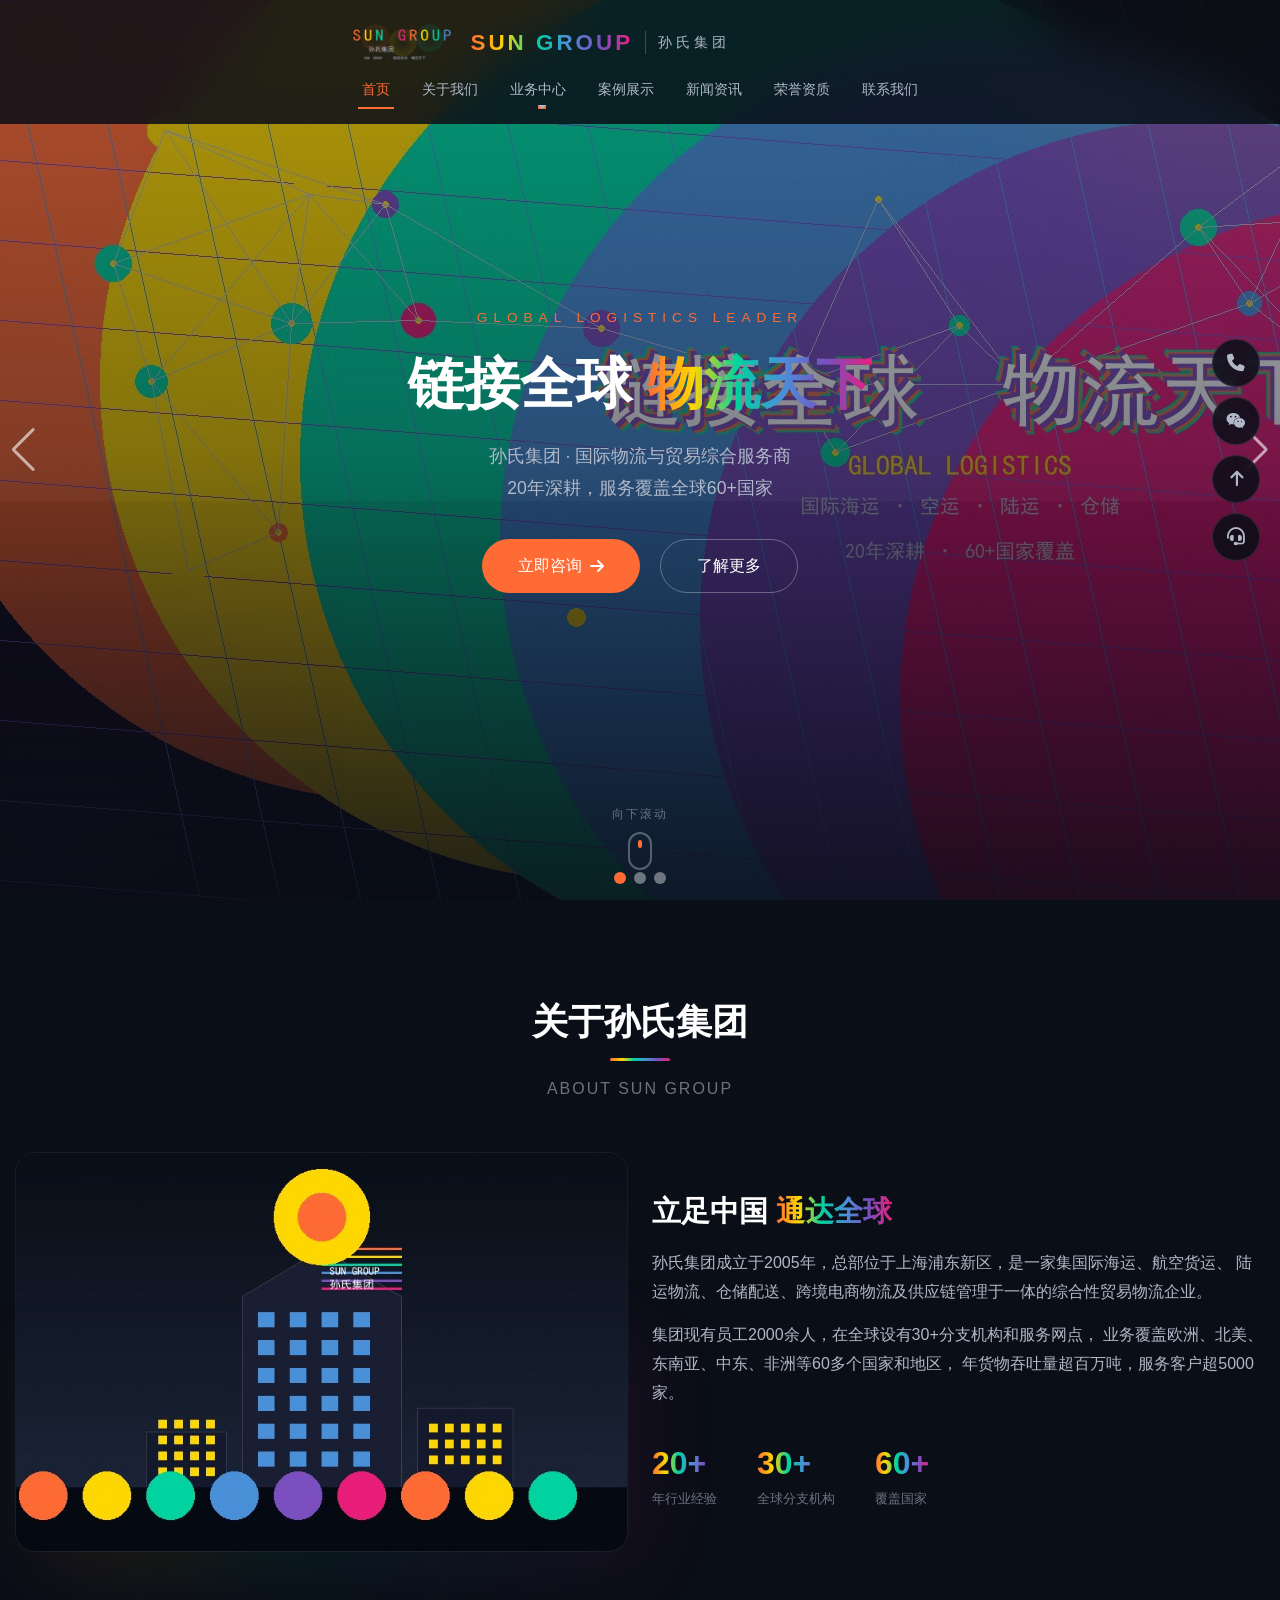
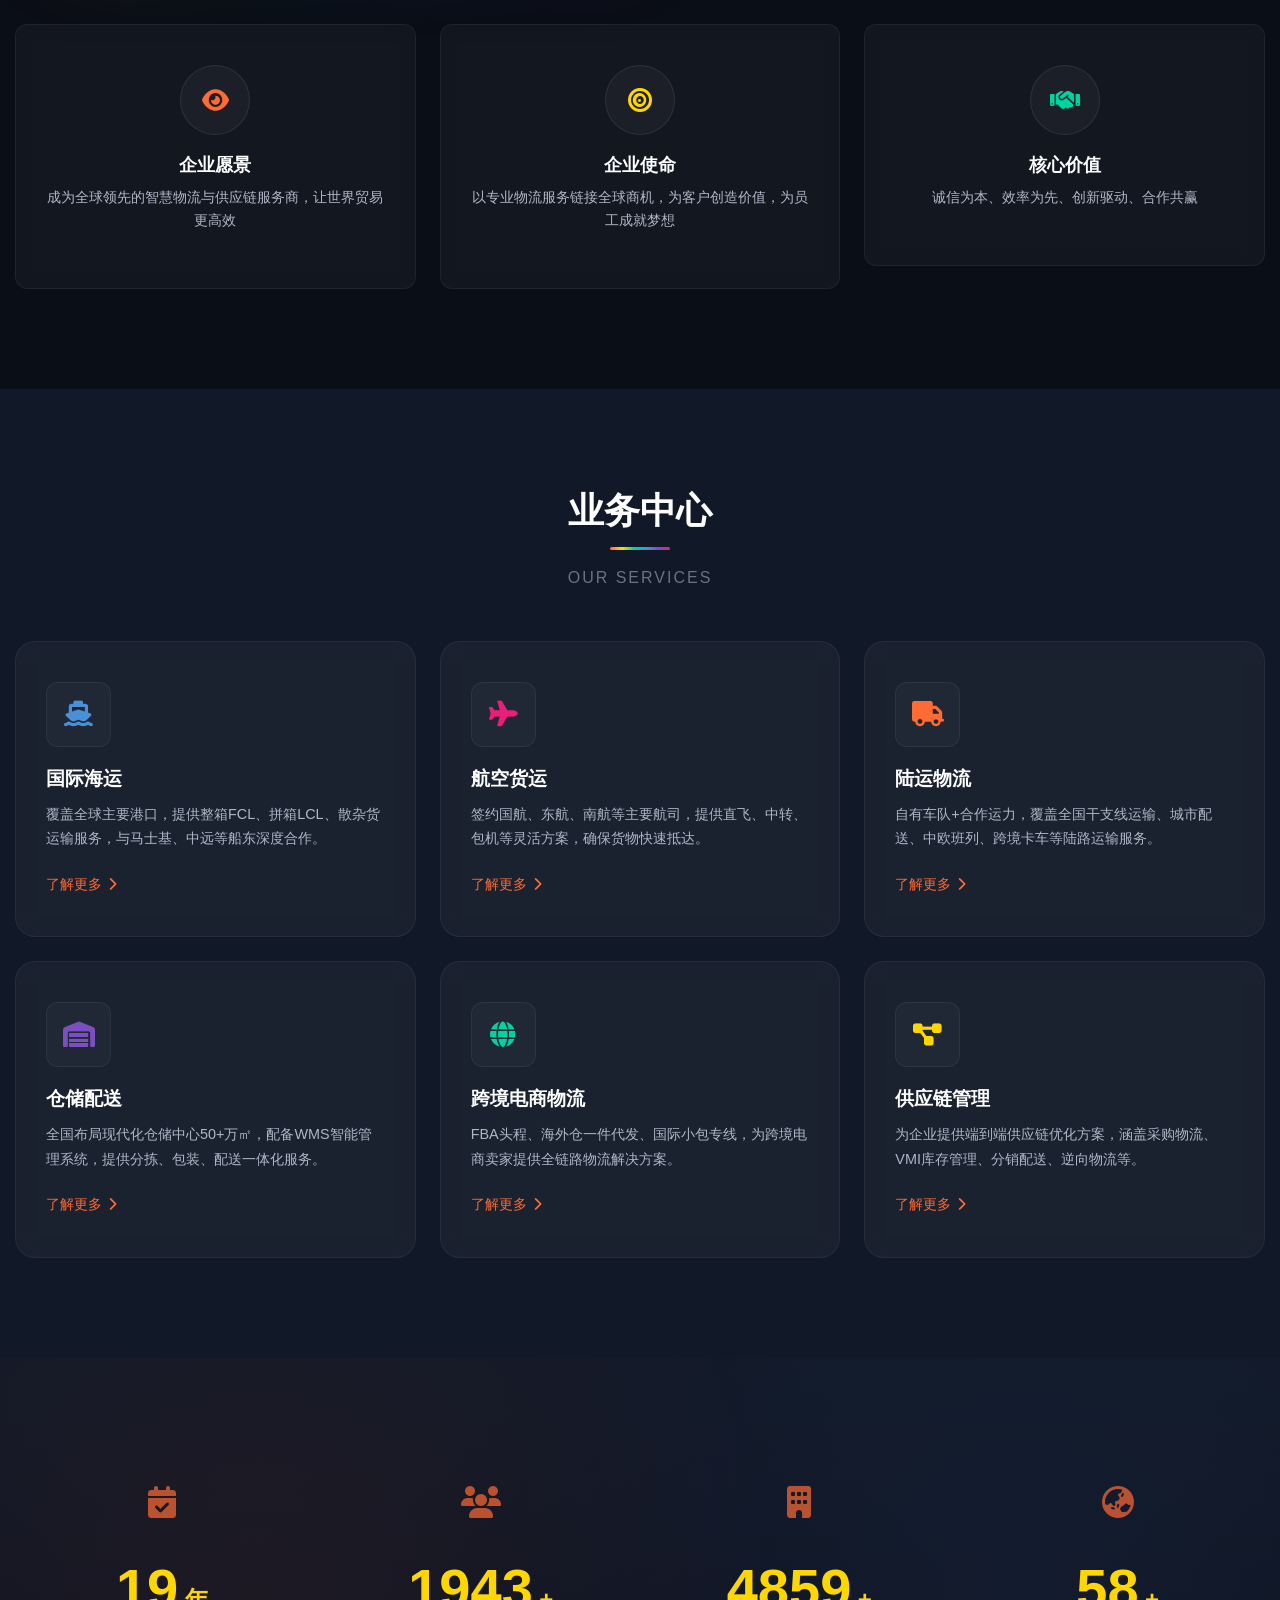
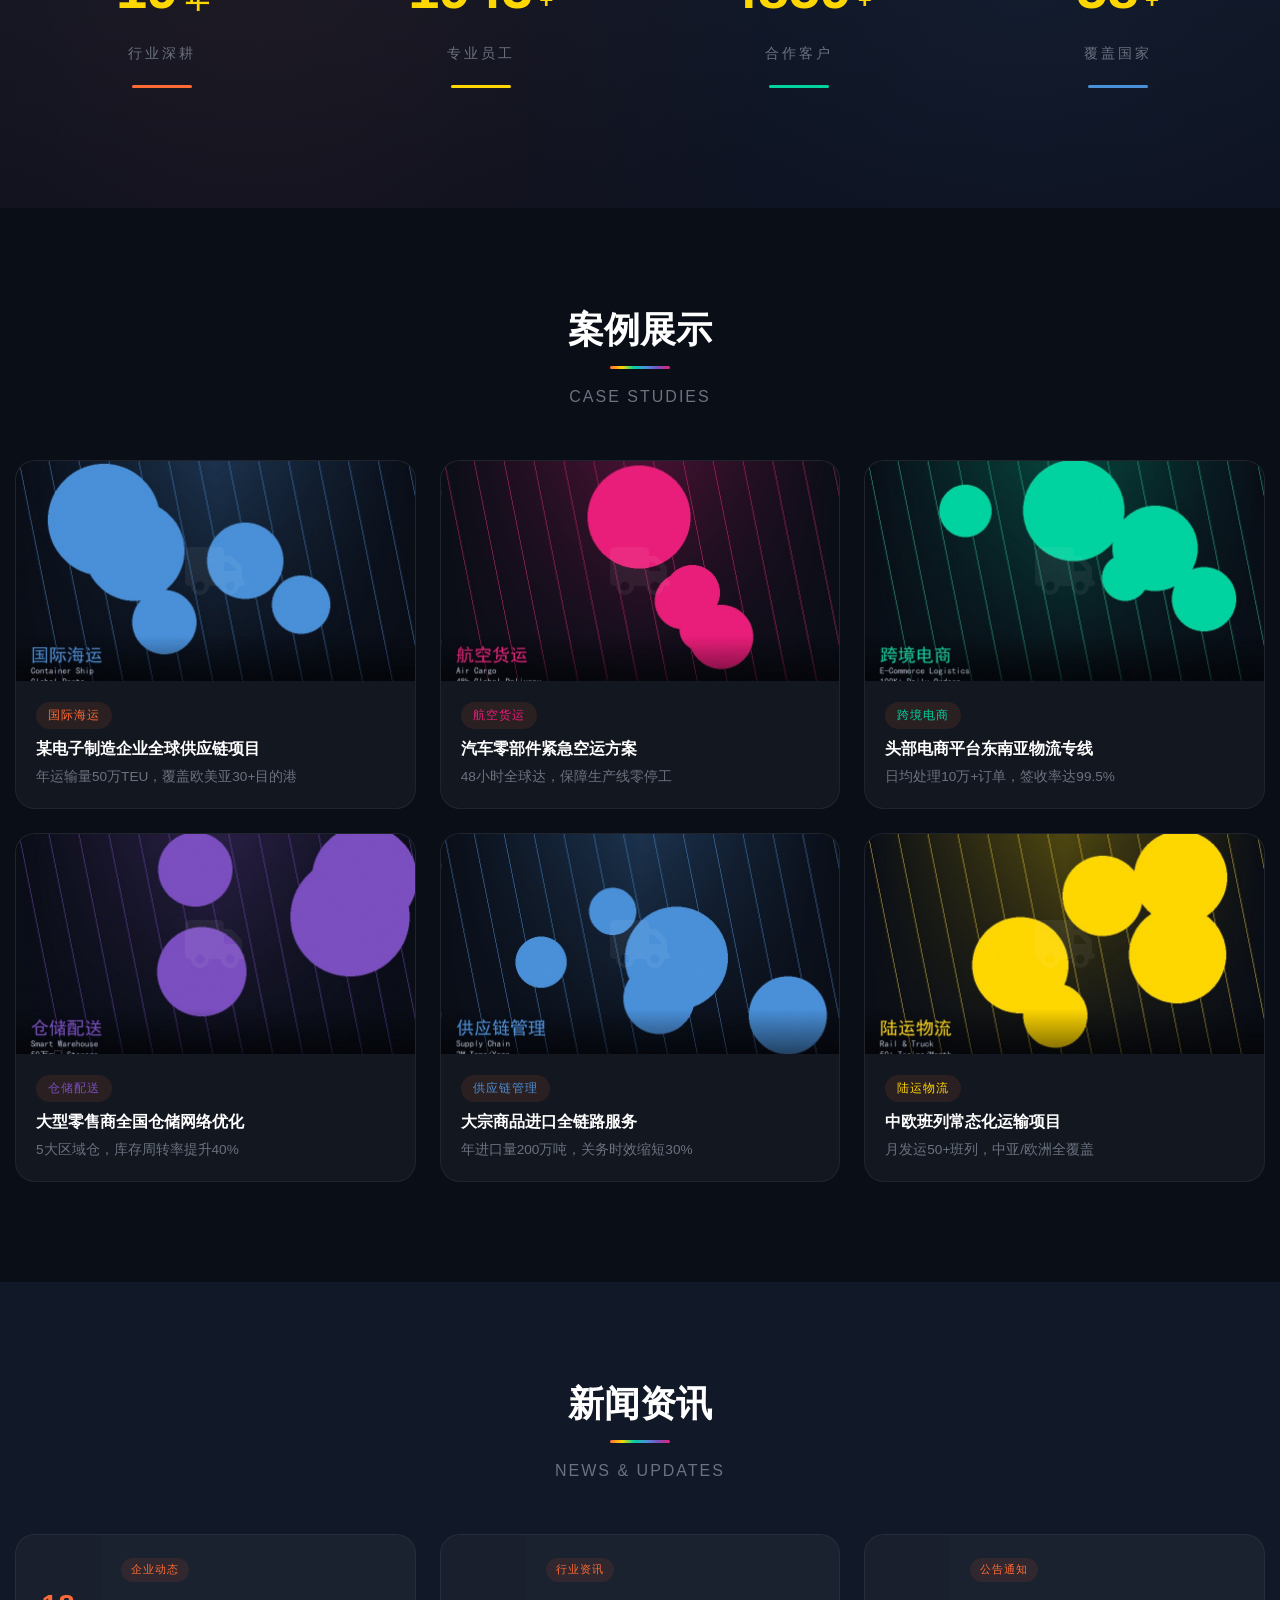
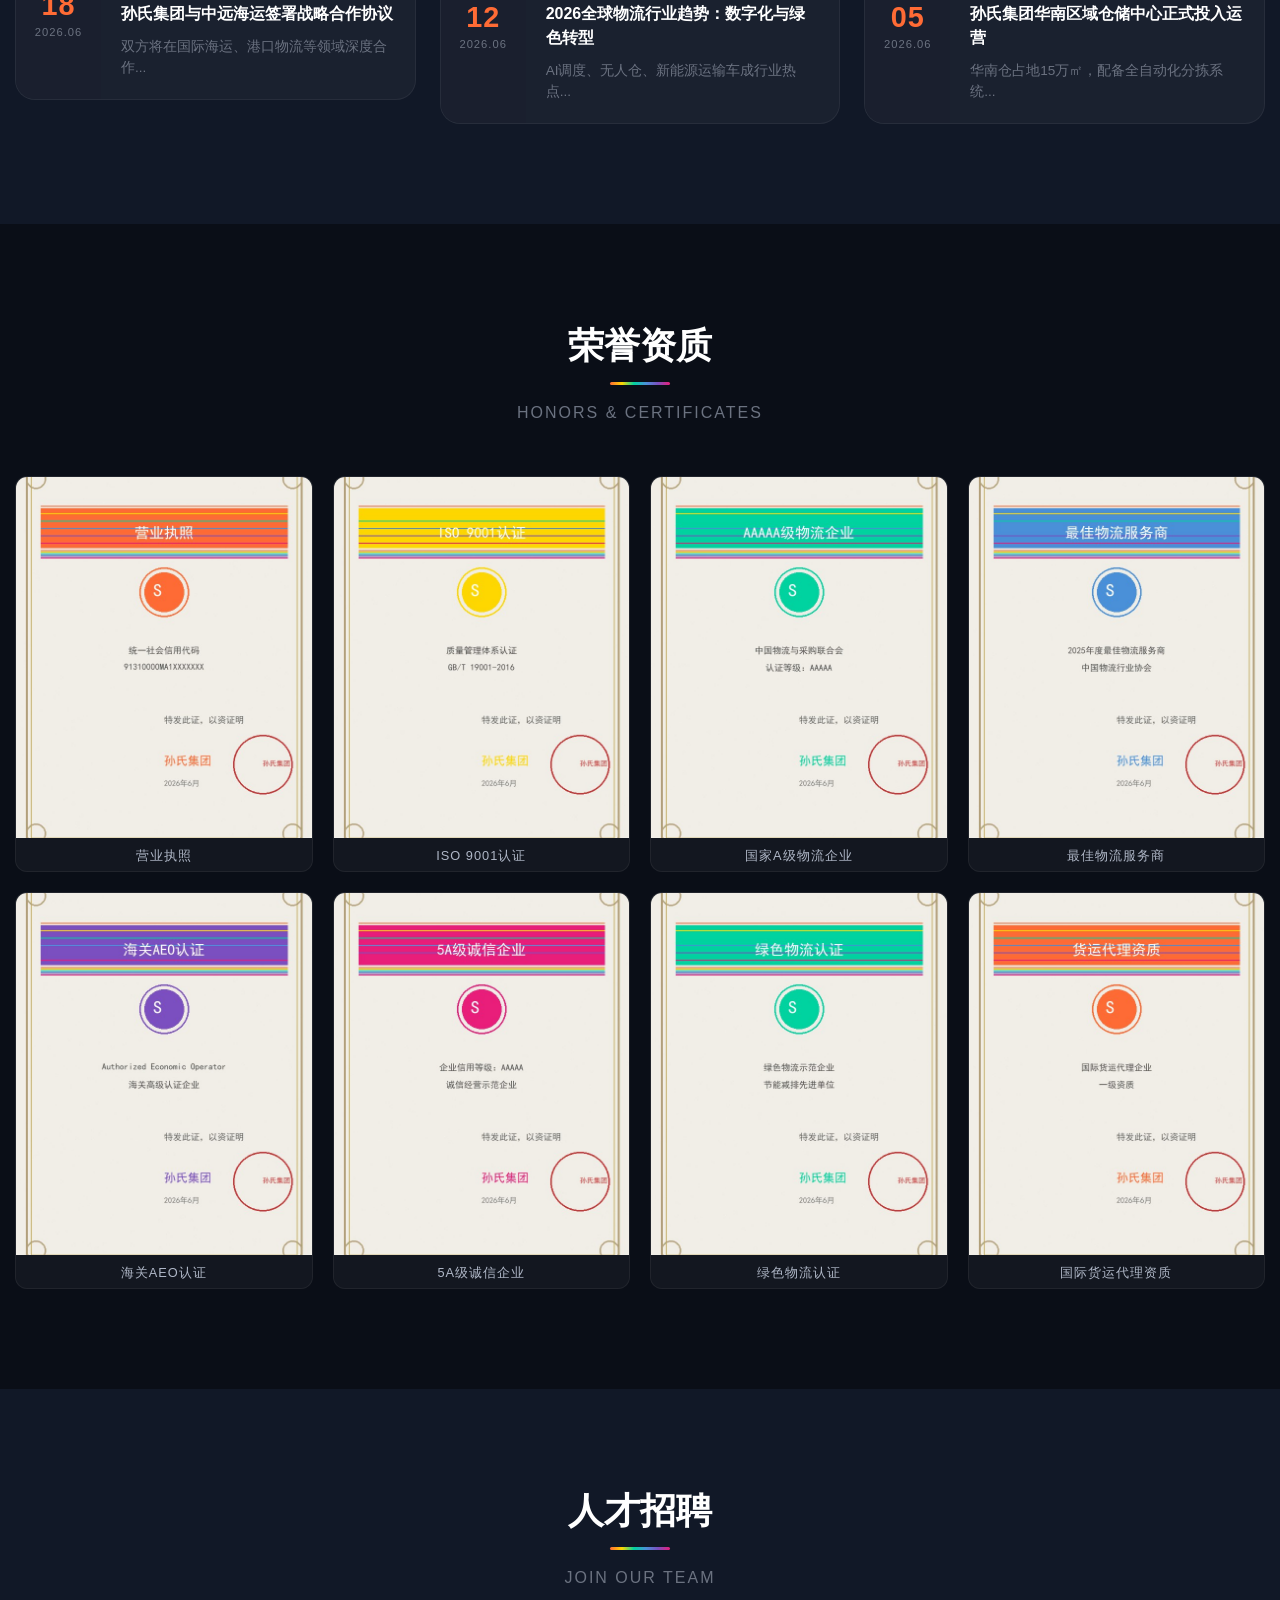
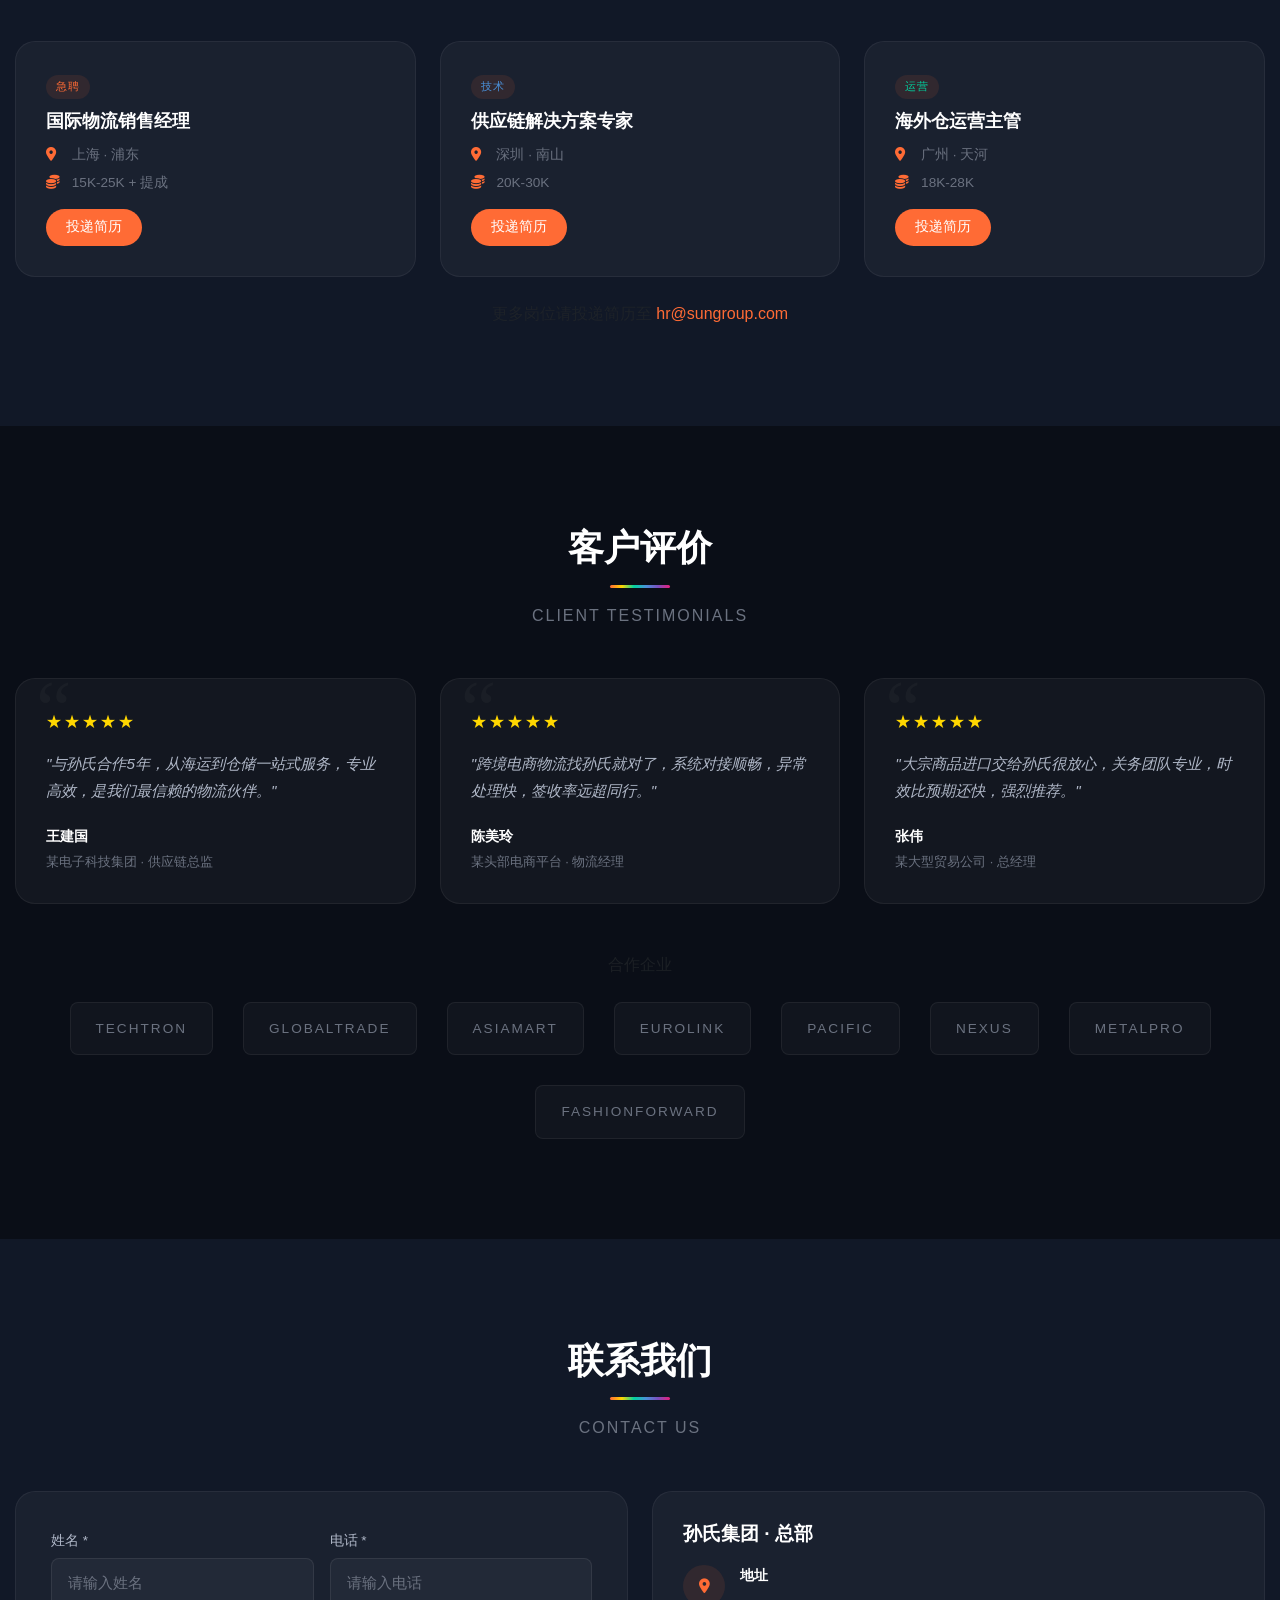
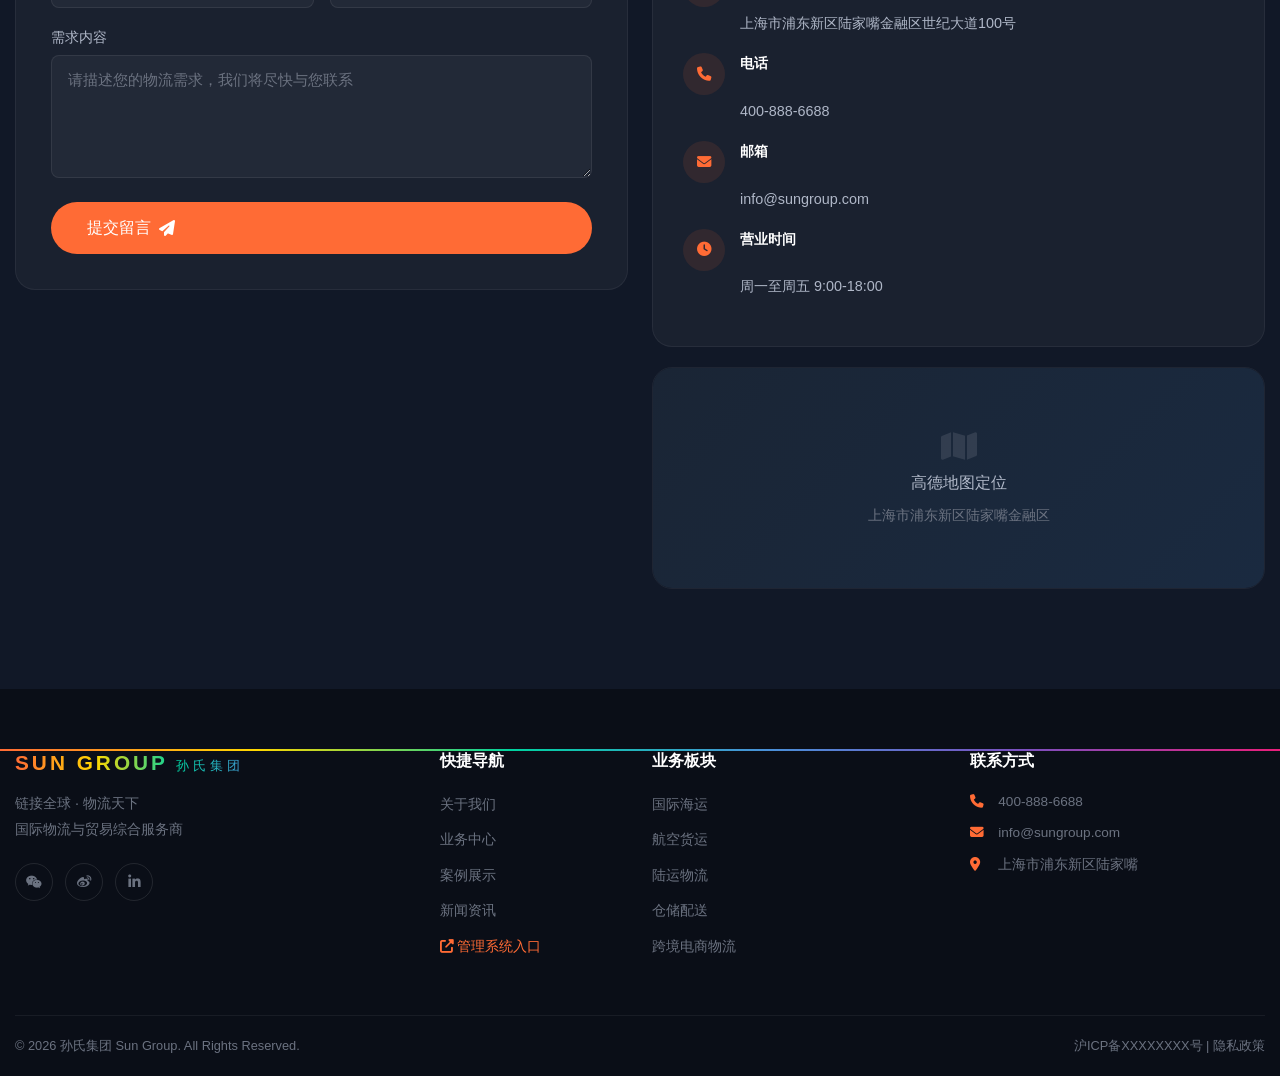
==== commit c157f2d2: "fix: restore original files and fix encoding corruption" ====
--- a/index.html
+++ b/index.html
@@ -3,8 +3,8 @@
 <head>
   <meta charset="UTF-8">
   <meta name="viewport" content="width=device-width, initial-scale=1.0">
-  <meta name="description" content="孙氏集团 - 国际物流与贸易综合服务商。提供海运、空运、陆运、仓储、跨境电商物流一站式解决方案。链接全球，物流天下�?>
-  <meta name="keywords" content="孙氏集团,国际物流,贸易,海运,空运,仓储,跨境电商物流,供应�?>
+  <meta name="description" content="孙氏集团 - 国际物流与贸易综合服务商。提供海运、空运、陆运、仓储、跨境电商物流一站式解决方案。链接全球，物流天下。">
+  <meta name="keywords" content="孙氏集团,国际物流,贸易,海运,空运,仓储,跨境电商物流,供应链">
   <title>孙氏集团 | 国际物流与贸易综合服务商</title>
 
   <!-- Bootstrap 5.3 CSS -->
@@ -47,9 +47,9 @@
               <li><a class="dropdown-item" href="#products">国际海运</a></li>
               <li><a class="dropdown-item" href="#products">航空货运</a></li>
               <li><a class="dropdown-item" href="#products">陆运物流</a></li>
-              <li><a class="dropdown-item" href="#products">仓储配�?/a></li>
+              <li><a class="dropdown-item" href="#products">仓储配送</a></li>
               <li><a class="dropdown-item" href="#products">跨境电商</a></li>
-              <li><a class="dropdown-item" href="#products">供应链管�?/a></li>
+              <li><a class="dropdown-item" href="#products">供应链管理</a></li>
             </ul>
           </li>
           <li class="nav-item"><a class="nav-link" href="#cases">案例展示</a></li>
@@ -86,8 +86,8 @@
           <div class="hero-overlay"></div>
           <div class="hero-content">
             <p class="hero-tagline">SMART SUPPLY CHAIN</p>
-            <h1 class="hero-title">智慧供应�?<span class="highlight">解决方案</span></h1>
-            <p class="hero-desc">从港口到门，从仓储到配送，一站式全链路服�?/p>
+            <h1 class="hero-title">智慧供应链 <span class="highlight">解决方案</span></h1>
+            <p class="hero-desc">从港口到门，从仓储到配送，一站式全链路服务</p>
             <div class="hero-btns">
               <a href="#products" class="btn btn-primary-custom">探索业务 <i class="fas fa-arrow-right"></i></a>
               <a href="#cases" class="btn btn-outline-custom">查看案例</a>
@@ -100,8 +100,8 @@
           <div class="hero-overlay"></div>
           <div class="hero-content">
             <p class="hero-tagline">TRUSTED BY 5000+ CLIENTS</p>
-            <h1 class="hero-title">信赖之�?<span class="highlight">共赢未来</span></h1>
-            <p class="hero-desc">5000+企业客户的选择，年吞吐量超百万�?/p>
+            <h1 class="hero-title">信赖之选 <span class="highlight">共赢未来</span></h1>
+            <p class="hero-desc">5000+企业客户的选择，年吞吐量超百万吨</p>
             <div class="hero-btns">
               <a href="#contact" class="btn btn-primary-custom">合作洽谈 <i class="fas fa-arrow-right"></i></a>
               <a href="#about" class="btn btn-outline-custom">集团实力</a>
@@ -140,15 +140,18 @@
         <div class="col-lg-6" data-aos="fade-left">
           <h3 class="about-heading">立足中国 <span class="highlight">通达全球</span></h3>
           <p class="about-text">
-            孙氏集团成立�?005年，总部位于上海浦东新区，是一家集国际海运、航空货运�?            陆运物流、仓储配送、跨境电商物流及供应链管理于一体的综合性贸易物流企业�?          </p>
+            孙氏集团成立于2005年，总部位于上海浦东新区，是一家集国际海运、航空货运、
+            陆运物流、仓储配送、跨境电商物流及供应链管理于一体的综合性贸易物流企业。
+          </p>
           <p class="about-text">
             集团现有员工2000余人，在全球设有30+分支机构和服务网点，
             业务覆盖欧洲、北美、东南亚、中东、非洲等60多个国家和地区，
-            年货物吞吐量超百万吨，服务客户超5000家�?          </p>
+            年货物吞吐量超百万吨，服务客户超5000家。
+          </p>
           <div class="about-stats-mini">
             <div class="stat-mini-item">
               <span class="stat-mini-num">20+</span>
-              <span class="stat-mini-label">年行业经�?/span>
+              <span class="stat-mini-label">年行业经验</span>
             </div>
             <div class="stat-mini-item">
               <span class="stat-mini-num">30+</span>
@@ -167,21 +170,21 @@
           <div class="culture-card">
             <div class="culture-icon" style="--accent: var(--primary)"><i class="fas fa-eye"></i></div>
             <h4>企业愿景</h4>
-            <p>成为全球领先的智慧物流与供应链服务商，让世界贸易更高�?/p>
+            <p>成为全球领先的智慧物流与供应链服务商，让世界贸易更高效</p>
           </div>
         </div>
         <div class="col-md-4" data-aos="fade-up" data-aos-delay="100">
           <div class="culture-card">
             <div class="culture-icon" style="--accent: var(--secondary)"><i class="fas fa-bullseye"></i></div>
             <h4>企业使命</h4>
-            <p>以专业物流服务链接全球商机，为客户创造价值，为员工成就梦�?/p>
+            <p>以专业物流服务链接全球商机，为客户创造价值，为员工成就梦想</p>
           </div>
         </div>
         <div class="col-md-4" data-aos="fade-up" data-aos-delay="200">
           <div class="culture-card">
             <div class="culture-icon" style="--accent: var(--accent-green)"><i class="fas fa-handshake"></i></div>
-            <h4>核心价�?/h4>
-            <p>诚信为本、效率为先、创新驱动、合作共�?/p>
+            <h4>核心价值</h4>
+            <p>诚信为本、效率为先、创新驱动、合作共赢</p>
           </div>
         </div>
       </div>
@@ -200,7 +203,7 @@
               <i class="fas fa-ship"></i>
             </div>
             <h4>国际海运</h4>
-            <p>覆盖全球主要港口，提供整箱FCL、拼箱LCL、散杂货运输服务，与马士基、中远等船东深度合作�?/p>
+            <p>覆盖全球主要港口，提供整箱FCL、拼箱LCL、散杂货运输服务，与马士基、中远等船东深度合作。</p>
             <a href="#contact" class="service-link">了解更多 <i class="fas fa-chevron-right"></i></a>
             <div class="service-card-glow"></div>
           </div>
@@ -211,7 +214,7 @@
               <i class="fas fa-plane"></i>
             </div>
             <h4>航空货运</h4>
-            <p>签约国航、东航、南航等主要航司，提供直飞、中转、包机等灵活方案，确保货物快速抵达�?/p>
+            <p>签约国航、东航、南航等主要航司，提供直飞、中转、包机等灵活方案，确保货物快速抵达。</p>
             <a href="#contact" class="service-link">了解更多 <i class="fas fa-chevron-right"></i></a>
             <div class="service-card-glow"></div>
           </div>
@@ -222,7 +225,7 @@
               <i class="fas fa-truck"></i>
             </div>
             <h4>陆运物流</h4>
-            <p>自有车队+合作运力，覆盖全国干支线运输、城市配送、中欧班列、跨境卡车等陆路运输服务�?/p>
+            <p>自有车队+合作运力，覆盖全国干支线运输、城市配送、中欧班列、跨境卡车等陆路运输服务。</p>
             <a href="#contact" class="service-link">了解更多 <i class="fas fa-chevron-right"></i></a>
             <div class="service-card-glow"></div>
           </div>
@@ -232,8 +235,8 @@
             <div class="service-icon" style="--accent: var(--accent-purple)">
               <i class="fas fa-warehouse"></i>
             </div>
-            <h4>仓储配�?/h4>
-            <p>全国布局现代化仓储中�?0+万㎡，配备WMS智能管理系统，提供分拣、包装、配送一体化服务�?/p>
+            <h4>仓储配送</h4>
+            <p>全国布局现代化仓储中心50+万㎡，配备WMS智能管理系统，提供分拣、包装、配送一体化服务。</p>
             <a href="#contact" class="service-link">了解更多 <i class="fas fa-chevron-right"></i></a>
             <div class="service-card-glow"></div>
           </div>
@@ -244,7 +247,7 @@
               <i class="fas fa-globe"></i>
             </div>
             <h4>跨境电商物流</h4>
-            <p>FBA头程、海外仓一件代发、国际小包专线，为跨境电商卖家提供全链路物流解决方案�?/p>
+            <p>FBA头程、海外仓一件代发、国际小包专线，为跨境电商卖家提供全链路物流解决方案。</p>
             <a href="#contact" class="service-link">了解更多 <i class="fas fa-chevron-right"></i></a>
             <div class="service-card-glow"></div>
           </div>
@@ -254,8 +257,8 @@
             <div class="service-icon" style="--accent: var(--secondary)">
               <i class="fas fa-diagram-project"></i>
             </div>
-            <h4>供应链管�?/h4>
-            <p>为企业提供端到端供应链优化方案，涵盖采购物流、VMI库存管理、分销配送、逆向物流等�?/p>
+            <h4>供应链管理</h4>
+            <p>为企业提供端到端供应链优化方案，涵盖采购物流、VMI库存管理、分销配送、逆向物流等。</p>
             <a href="#contact" class="service-link">了解更多 <i class="fas fa-chevron-right"></i></a>
             <div class="service-card-glow"></div>
           </div>
@@ -273,8 +276,8 @@
           <div class="stat-card">
             <div class="stat-icon"><i class="fas fa-calendar-check"></i></div>
             <div class="stat-number" data-target="20">0</div>
-            <div class="stat-suffix">�?/div>
-            <div class="stat-label">行业深�?/div>
+            <div class="stat-suffix">年</div>
+            <div class="stat-label">行业深耕</div>
             <div class="stat-bar" style="--bar-color: var(--primary)"></div>
           </div>
         </div>
@@ -323,7 +326,7 @@
             <div class="case-info">
               <span class="case-tag" style="--tag-color: var(--primary)">国际海运</span>
               <h4>某电子制造企业全球供应链项目</h4>
-              <p>年运输量50万TEU，覆盖欧美亚30+目的�?/p>
+              <p>年运输量50万TEU，覆盖欧美亚30+目的港</p>
             </div>
           </div>
         </div>
@@ -334,7 +337,7 @@
             </div>
             <div class="case-info">
               <span class="case-tag" style="--tag-color: var(--accent-rose)">航空货运</span>
-              <h4>汽车零部件紧急空运方�?/h4>
+              <h4>汽车零部件紧急空运方案</h4>
               <p>48小时全球达，保障生产线零停工</p>
             </div>
           </div>
@@ -346,8 +349,8 @@
             </div>
             <div class="case-info">
               <span class="case-tag" style="--tag-color: var(--accent-green)">跨境电商</span>
-              <h4>头部电商平台东南亚物流专�?/h4>
-              <p>日均处理10�?订单，签收率�?9.5%</p>
+              <h4>头部电商平台东南亚物流专线</h4>
+              <p>日均处理10万+订单，签收率达99.5%</p>
             </div>
           </div>
         </div>
@@ -357,8 +360,8 @@
               <div class="case-overlay"><span><i class="fas fa-search-plus"></i> 查看详情</span></div>
             </div>
             <div class="case-info">
-              <span class="case-tag" style="--tag-color: var(--accent-purple)">仓储配�?/span>
-              <h4>大型零售商全国仓储网络优�?/h4>
+              <span class="case-tag" style="--tag-color: var(--accent-purple)">仓储配送</span>
+              <h4>大型零售商全国仓储网络优化</h4>
               <p>5大区域仓，库存周转率提升40%</p>
             </div>
           </div>
@@ -369,9 +372,9 @@
               <div class="case-overlay"><span><i class="fas fa-search-plus"></i> 查看详情</span></div>
             </div>
             <div class="case-info">
-              <span class="case-tag" style="--tag-color: var(--accent-blue)">供应链管�?/span>
-              <h4>大宗商品进口全链路服�?/h4>
-              <p>年进口量200万吨，关务时效缩�?0%</p>
+              <span class="case-tag" style="--tag-color: var(--accent-blue)">供应链管理</span>
+              <h4>大宗商品进口全链路服务</h4>
+              <p>年进口量200万吨，关务时效缩短30%</p>
             </div>
           </div>
         </div>
@@ -383,7 +386,7 @@
             <div class="case-info">
               <span class="case-tag" style="--tag-color: var(--secondary)">陆运物流</span>
               <h4>中欧班列常态化运输项目</h4>
-              <p>月发�?0+班列，中�?欧洲全覆�?/p>
+              <p>月发运50+班列，中亚/欧洲全覆盖</p>
             </div>
           </div>
         </div>
@@ -408,8 +411,8 @@
           <div class="news-card">
             <div class="news-date"><span>18</span>2026.06</div>
             <div class="news-body">
-              <span class="news-tag">企业动�?/span>
-              <h4>孙氏集团与中远海运签署战略合作协�?/h4>
+              <span class="news-tag">企业动态</span>
+              <h4>孙氏集团与中远海运签署战略合作协议</h4>
               <p>双方将在国际海运、港口物流等领域深度合作...</p>
             </div>
           </div>
@@ -419,7 +422,7 @@
             <div class="news-date"><span>12</span>2026.06</div>
             <div class="news-body">
               <span class="news-tag">行业资讯</span>
-              <h4>2026全球物流行业趋势：数字化与绿色转�?/h4>
+              <h4>2026全球物流行业趋势：数字化与绿色转型</h4>
               <p>AI调度、无人仓、新能源运输车成行业热点...</p>
             </div>
           </div>
@@ -430,7 +433,7 @@
             <div class="news-body">
               <span class="news-tag">公告通知</span>
               <h4>孙氏集团华南区域仓储中心正式投入运营</h4>
-              <p>华南仓占�?5万㎡，配备全自动化分拣系�?..</p>
+              <p>华南仓占地15万㎡，配备全自动化分拣系统...</p>
             </div>
           </div>
         </div>
@@ -451,7 +454,7 @@
           <div class="honor-thumb"><img src="images/honor/cert-2.jpg" alt="ISO 9001认证"><span>ISO 9001认证</span></div>
         </div>
         <div class="honor-item" data-aos="zoom-in" data-aos-delay="100" onclick="openHonorLightbox(2)">
-          <div class="honor-thumb"><img src="images/honor/cert-3.jpg" alt="国家A级物流企�?><span>国家A级物流企�?/span></div>
+          <div class="honor-thumb"><img src="images/honor/cert-3.jpg" alt="国家A级物流企业"><span>国家A级物流企业</span></div>
         </div>
         <div class="honor-item" data-aos="zoom-in" data-aos-delay="150" onclick="openHonorLightbox(3)">
           <div class="honor-thumb"><img src="images/honor/cert-4.jpg" alt="最佳物流服务商"><span>最佳物流服务商</span></div>
@@ -460,7 +463,7 @@
           <div class="honor-thumb"><img src="images/honor/cert-5.jpg" alt="海关AEO认证"><span>海关AEO认证</span></div>
         </div>
         <div class="honor-item" data-aos="zoom-in" data-aos-delay="250" onclick="openHonorLightbox(5)">
-          <div class="honor-thumb"><img src="images/honor/cert-6.jpg" alt="5A级诚信企�?><span>5A级诚信企�?/span></div>
+          <div class="honor-thumb"><img src="images/honor/cert-6.jpg" alt="5A级诚信企业"><span>5A级诚信企业</span></div>
         </div>
         <div class="honor-item" data-aos="zoom-in" data-aos-delay="300" onclick="openHonorLightbox(6)">
           <div class="honor-thumb"><img src="images/honor/cert-7.jpg" alt="绿色物流认证"><span>绿色物流认证</span></div>
@@ -487,28 +490,28 @@
         <div class="col-lg-4 col-md-6" data-aos="fade-up" data-aos-delay="0">
           <div class="job-card">
             <span class="job-type" style="--tag-color: var(--primary)">急聘</span>
-            <h4>国际物流销售经�?/h4>
+            <h4>国际物流销售经理</h4>
             <p class="job-loc"><i class="fas fa-map-marker-alt"></i> 上海 · 浦东</p>
             <p class="job-salary"><i class="fas fa-coins"></i> 15K-25K + 提成</p>
-            <a href="#contact" class="btn btn-primary-custom btn-sm apply-btn" data-job="国际物流销售经�?>投递简�?/a>
+            <a href="#contact" class="btn btn-primary-custom btn-sm apply-btn" data-job="国际物流销售经理">投递简历</a>
           </div>
         </div>
         <div class="col-lg-4 col-md-6" data-aos="fade-up" data-aos-delay="100">
           <div class="job-card">
-            <span class="job-type" style="--tag-color: var(--accent-blue)">技�?/span>
-            <h4>供应链解决方案专�?/h4>
+            <span class="job-type" style="--tag-color: var(--accent-blue)">技术</span>
+            <h4>供应链解决方案专家</h4>
             <p class="job-loc"><i class="fas fa-map-marker-alt"></i> 深圳 · 南山</p>
             <p class="job-salary"><i class="fas fa-coins"></i> 20K-30K</p>
-            <a href="#contact" class="btn btn-primary-custom btn-sm apply-btn" data-job="供应链解决方案专�?>投递简�?/a>
+            <a href="#contact" class="btn btn-primary-custom btn-sm apply-btn" data-job="供应链解决方案专家">投递简历</a>
           </div>
         </div>
         <div class="col-lg-4 col-md-6" data-aos="fade-up" data-aos-delay="200">
           <div class="job-card">
             <span class="job-type" style="--tag-color: var(--accent-green)">运营</span>
-            <h4>海外仓运营主�?/h4>
+            <h4>海外仓运营主管</h4>
             <p class="job-loc"><i class="fas fa-map-marker-alt"></i> 广州 · 天河</p>
             <p class="job-salary"><i class="fas fa-coins"></i> 18K-28K</p>
-            <a href="#contact" class="btn btn-primary-custom btn-sm apply-btn" data-job="海外仓运营主�?>投递简�?/a>
+            <a href="#contact" class="btn btn-primary-custom btn-sm apply-btn" data-job="海外仓运营主管">投递简历</a>
           </div>
         </div>
       </div>
@@ -526,23 +529,23 @@
       <div class="row g-4 mb-5">
         <div class="col-md-4" data-aos="fade-up" data-aos-delay="0">
           <div class="review-card">
-            <div class="review-stars">★★★★�?/div>
-            <p class="review-text">"与孙氏合�?年，从海运到仓储一站式服务，专业高效，是我们最信赖的物流伙伴�?</p>
-            <div class="review-author"><strong>王建�?/strong><span>某电子科技集团 · 供应链总监</span></div>
+            <div class="review-stars">★★★★★</div>
+            <p class="review-text">"与孙氏合作5年，从海运到仓储一站式服务，专业高效，是我们最信赖的物流伙伴。"</p>
+            <div class="review-author"><strong>王建国</strong><span>某电子科技集团 · 供应链总监</span></div>
           </div>
         </div>
         <div class="col-md-4" data-aos="fade-up" data-aos-delay="100">
           <div class="review-card">
-            <div class="review-stars">★★★★�?/div>
-            <p class="review-text">"跨境电商物流找孙氏就对了，系统对接顺畅，异常处理快，签收率远超同行�?</p>
-            <div class="review-author"><strong>陈美�?/strong><span>某头部电商平�?· 物流经理</span></div>
+            <div class="review-stars">★★★★★</div>
+            <p class="review-text">"跨境电商物流找孙氏就对了，系统对接顺畅，异常处理快，签收率远超同行。"</p>
+            <div class="review-author"><strong>陈美玲</strong><span>某头部电商平台 · 物流经理</span></div>
           </div>
         </div>
         <div class="col-md-4" data-aos="fade-up" data-aos-delay="200">
           <div class="review-card">
-            <div class="review-stars">★★★★�?/div>
-            <p class="review-text">"大宗商品进口交给孙氏很放心，关务团队专业，时效比预期还快，强烈推荐�?</p>
-            <div class="review-author"><strong>张伟</strong><span>某大型贸易公�?· 总经�?/span></div>
+            <div class="review-stars">★★★★★</div>
+            <p class="review-text">"大宗商品进口交给孙氏很放心，关务团队专业，时效比预期还快，强烈推荐。"</p>
+            <div class="review-author"><strong>张伟</strong><span>某大型贸易公司 · 总经理</span></div>
           </div>
         </div>
       </div>
@@ -573,15 +576,15 @@
             <div class="row g-3">
               <div class="col-md-6">
                 <label class="form-label">姓名 *</label>
-                <input type="text" name="name" class="form-control-custom" placeholder="请输入姓�? required>
+                <input type="text" name="name" class="form-control-custom" placeholder="请输入姓名" required>
               </div>
               <div class="col-md-6">
                 <label class="form-label">电话 *</label>
-                <input type="tel" name="phone" class="form-control-custom" placeholder="请输入电�? required pattern="[\d\-+\s]{7,15}">
+                <input type="tel" name="phone" class="form-control-custom" placeholder="请输入电话" required pattern="[\d\-+\s]{7,15}">
               </div>
               <div class="col-12">
-                <label class="form-label">需求内�?/label>
-                <textarea name="message" class="form-control-custom" rows="4" placeholder="请描述您的物流需求，我们将尽快与您联�?></textarea>
+                <label class="form-label">需求内容</label>
+                <textarea name="message" class="form-control-custom" rows="4" placeholder="请描述您的物流需求，我们将尽快与您联系"></textarea>
               </div>
               <div class="col-12">
                 <!-- Hidden fields for source tracking and job application -->
@@ -598,7 +601,7 @@
             <div class="contact-info-list">
               <div class="contact-info-item">
                 <div class="ci-icon"><i class="fas fa-map-marker-alt"></i></div>
-                <div><strong>地址</strong><br>上海市浦东新区陆家嘴金融区世纪大�?00�?/div>
+                <div><strong>地址</strong><br>上海市浦东新区陆家嘴金融区世纪大道100号</div>
               </div>
               <div class="contact-info-item">
                 <div class="ci-icon"><i class="fas fa-phone"></i></div>
@@ -610,7 +613,7 @@
               </div>
               <div class="contact-info-item">
                 <div class="ci-icon"><i class="fas fa-clock"></i></div>
-                <div><strong>营业时间</strong><br>周一至周�?9:00-18:00</div>
+                <div><strong>营业时间</strong><br>周一至周五 9:00-18:00</div>
               </div>
             </div>
           </div>
@@ -618,7 +621,7 @@
             <div class="map-placeholder">
               <i class="fas fa-map"></i>
               <span>高德地图定位</span>
-              <small>上海市浦东新区陆家嘴金融�?/small>
+              <small>上海市浦东新区陆家嘴金融区</small>
             </div>
           </div>
         </div>
@@ -647,7 +650,7 @@
             <li><a href="#products">业务中心</a></li>
             <li><a href="#cases">案例展示</a></li>
             <li><a href="#news">新闻资讯</a></li>
-            <li><a href=",=/SunGroupERP/" target="_blank" style="color: var(--primary);"><i class="fas fa-external-link-alt"></i> 管理系统入口</a></li>
+            <li><a href="https://ac52b942418382.lhr.life/SunGroupERP/" target="_blank" style="color: var(--primary);"><i class="fas fa-external-link-alt"></i> 管理系统入口</a></li>
           </ul>
         </div>
         <div class="col-lg-3 col-md-4">
@@ -656,7 +659,7 @@
             <li><a href="#products">国际海运</a></li>
             <li><a href="#products">航空货运</a></li>
             <li><a href="#products">陆运物流</a></li>
-            <li><a href="#products">仓储配�?/a></li>
+            <li><a href="#products">仓储配送</a></li>
             <li><a href="#products">跨境电商物流</a></li>
           </ul>
         </div>
@@ -671,14 +674,14 @@
       </div>
       <div class="footer-bottom">
         <p>&copy; 2026 孙氏集团 Sun Group. All Rights Reserved.</p>
-        <p><a href="#">沪ICP备XXXXXXXX�?/a> | <a href="#">隐私政策</a></p>
+        <p><a href="#">沪ICP备XXXXXXXX号</a> | <a href="#">隐私政策</a></p>
       </div>
     </div>
   </footer>
 
   <!-- Floating Toolbar -->
   <div id="floating-toolbar">
-    <a href="tel:400-888-6688" class="float-btn" title="一键拨�?>
+    <a href="tel:400-888-6688" class="float-btn" title="一键拨号">
       <i class="fas fa-phone"></i>
       <span class="float-tip">400-888-6688</span>
     </a>
@@ -698,7 +701,8 @@
 
   <!-- Toast -->
   <div id="toast" class="toast-notification">
-    <i class="fas fa-check-circle"></i> 提交成功，我们将尽快与您联系�?  </div>
+    <i class="fas fa-check-circle"></i> 提交成功，我们将尽快与您联系！
+  </div>
 
   <!-- Bootstrap JS -->
   <script src="https://cdn.jsdelivr.net/npm/bootstrap@5.3.3/dist/js/bootstrap.bundle.min.js"></script>
@@ -710,22 +714,3 @@
   <script src="js/main.js"></script>
 </body>
 </html>
-
-
-
-
-
-
-
-
-
-
-
-
-
-
-
-
-
-
-
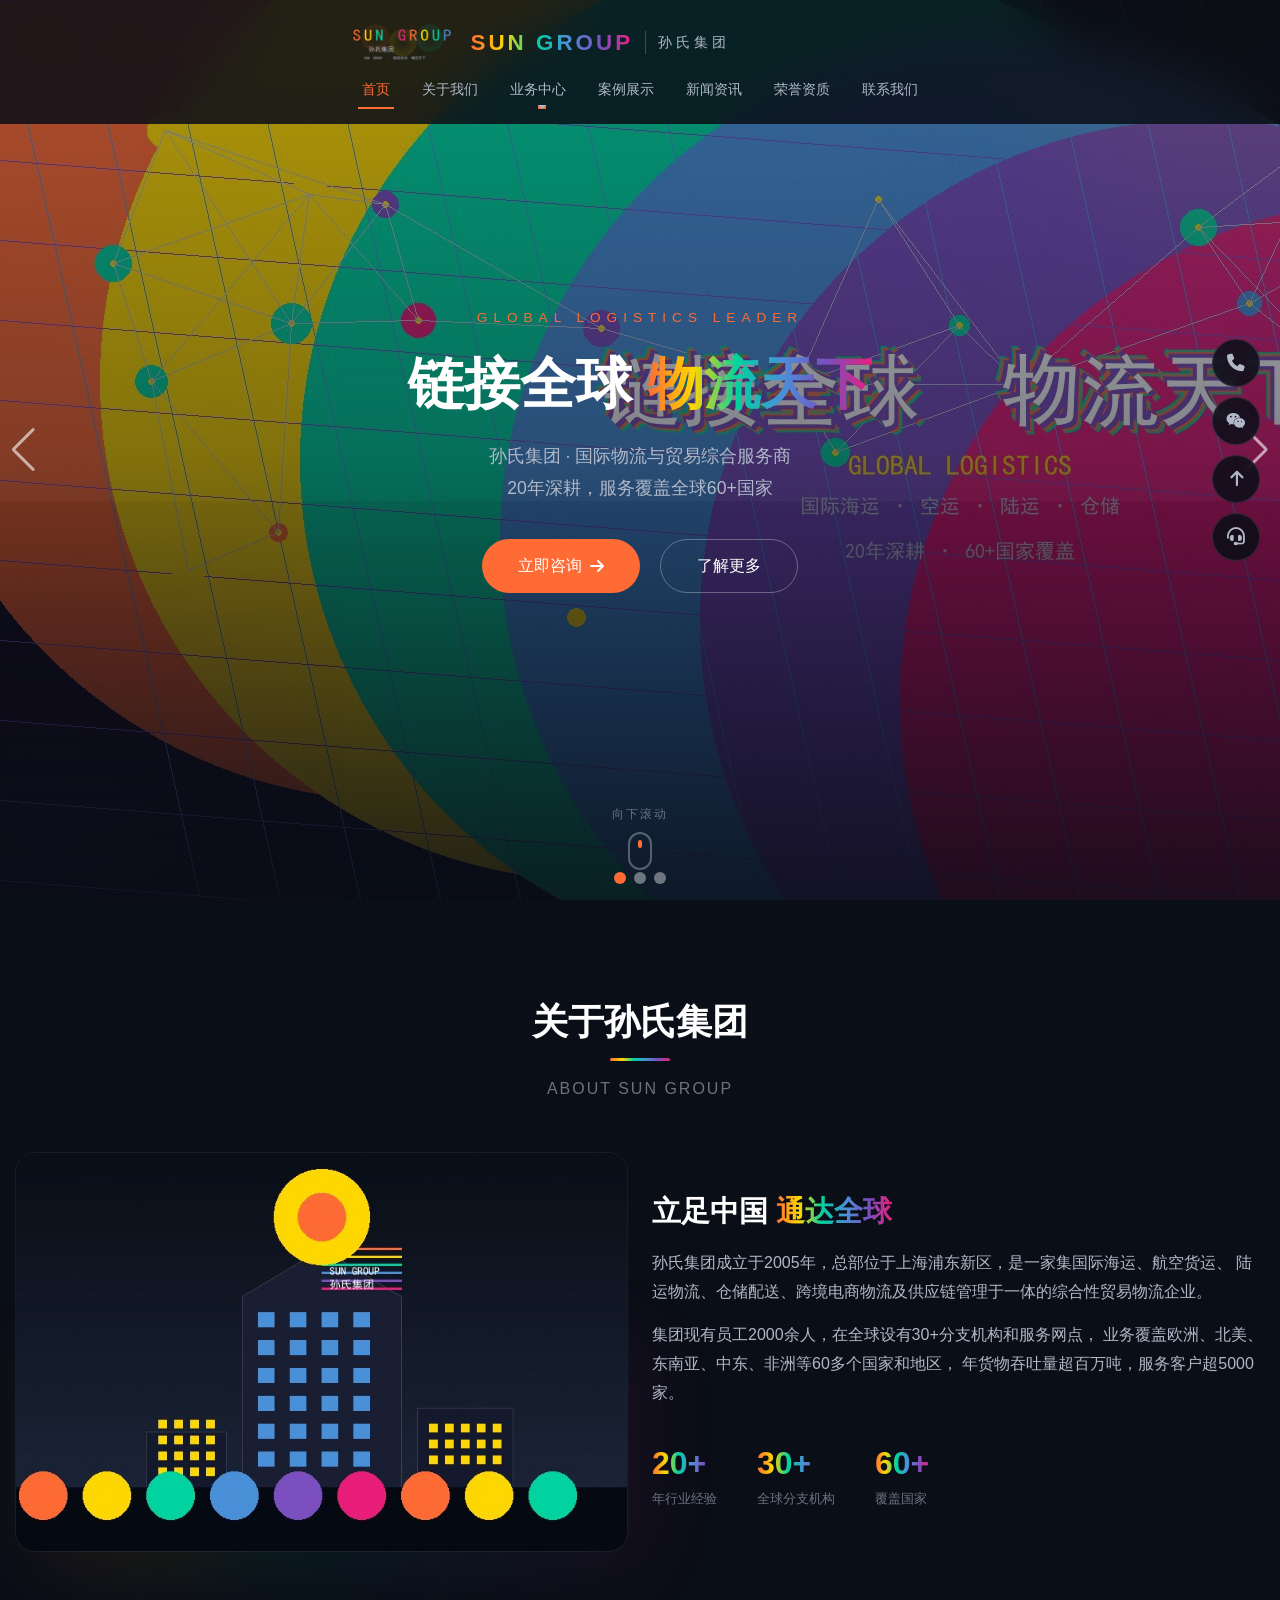
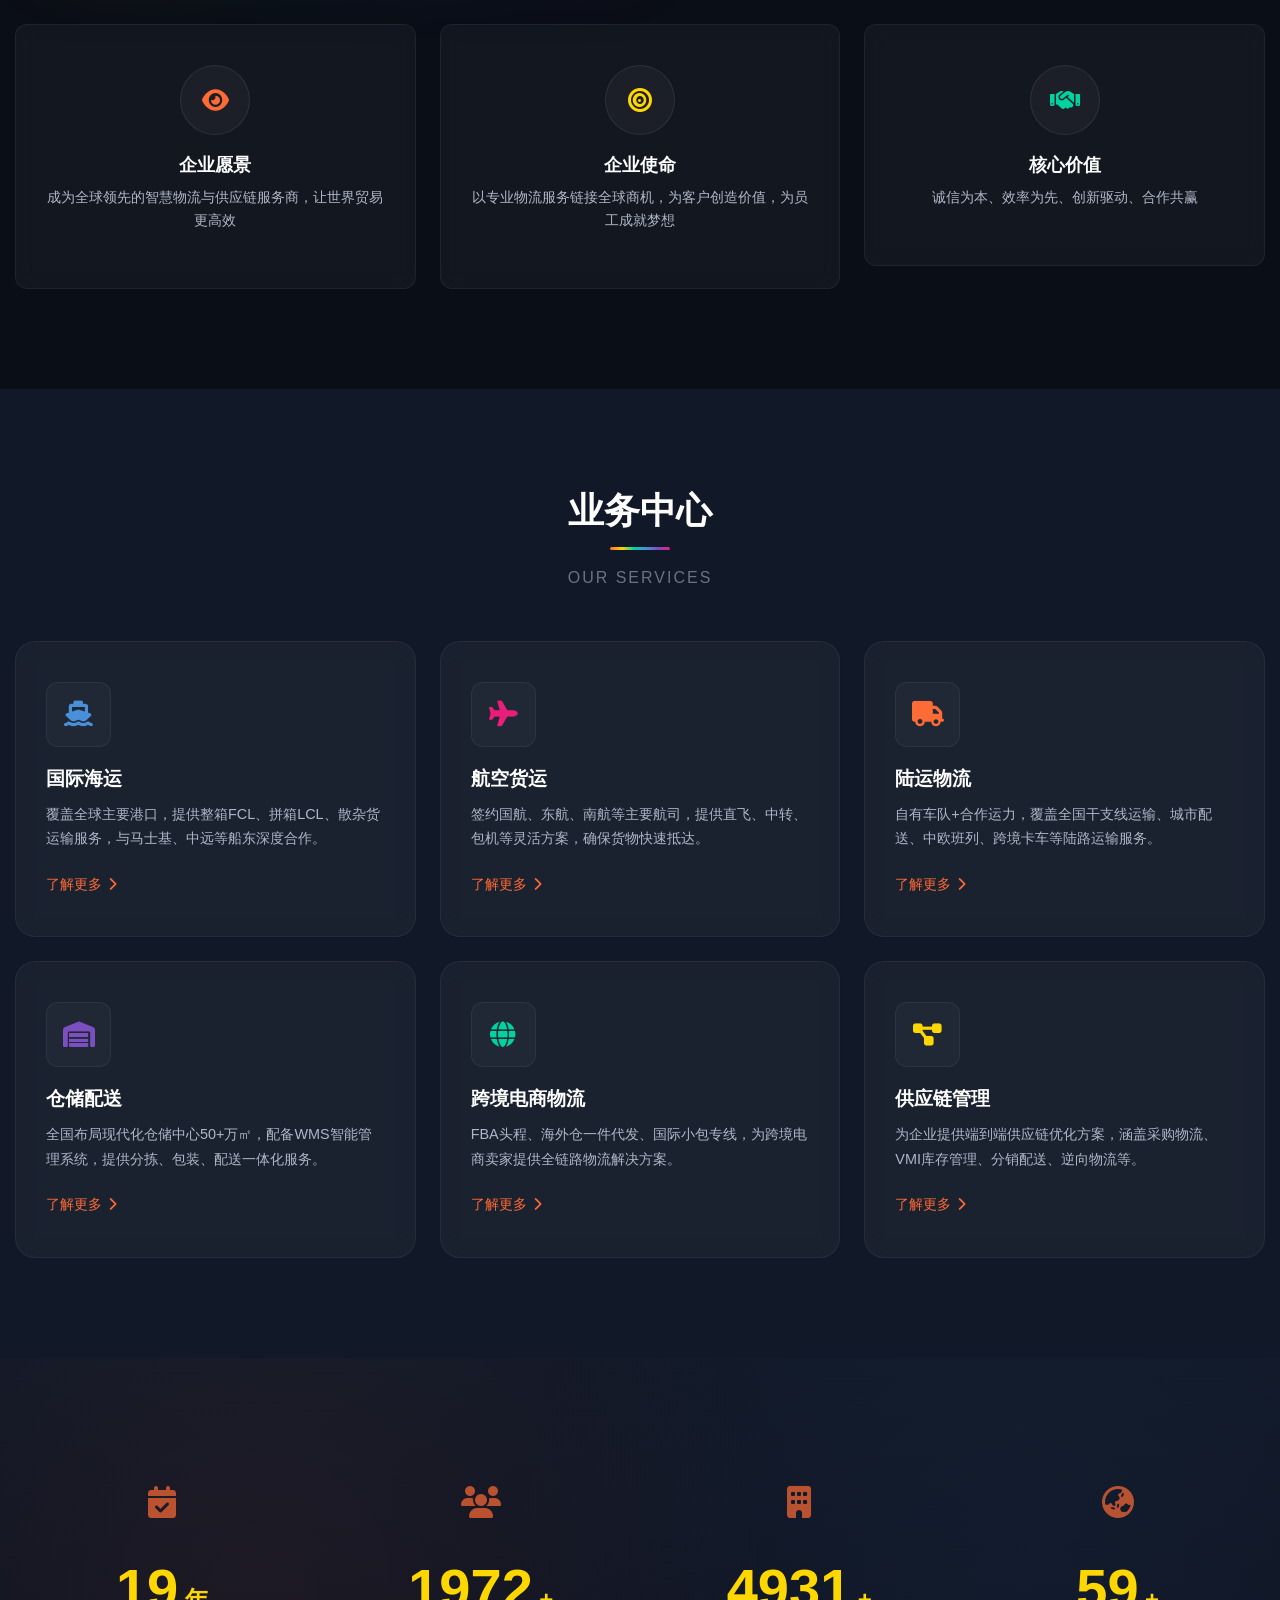
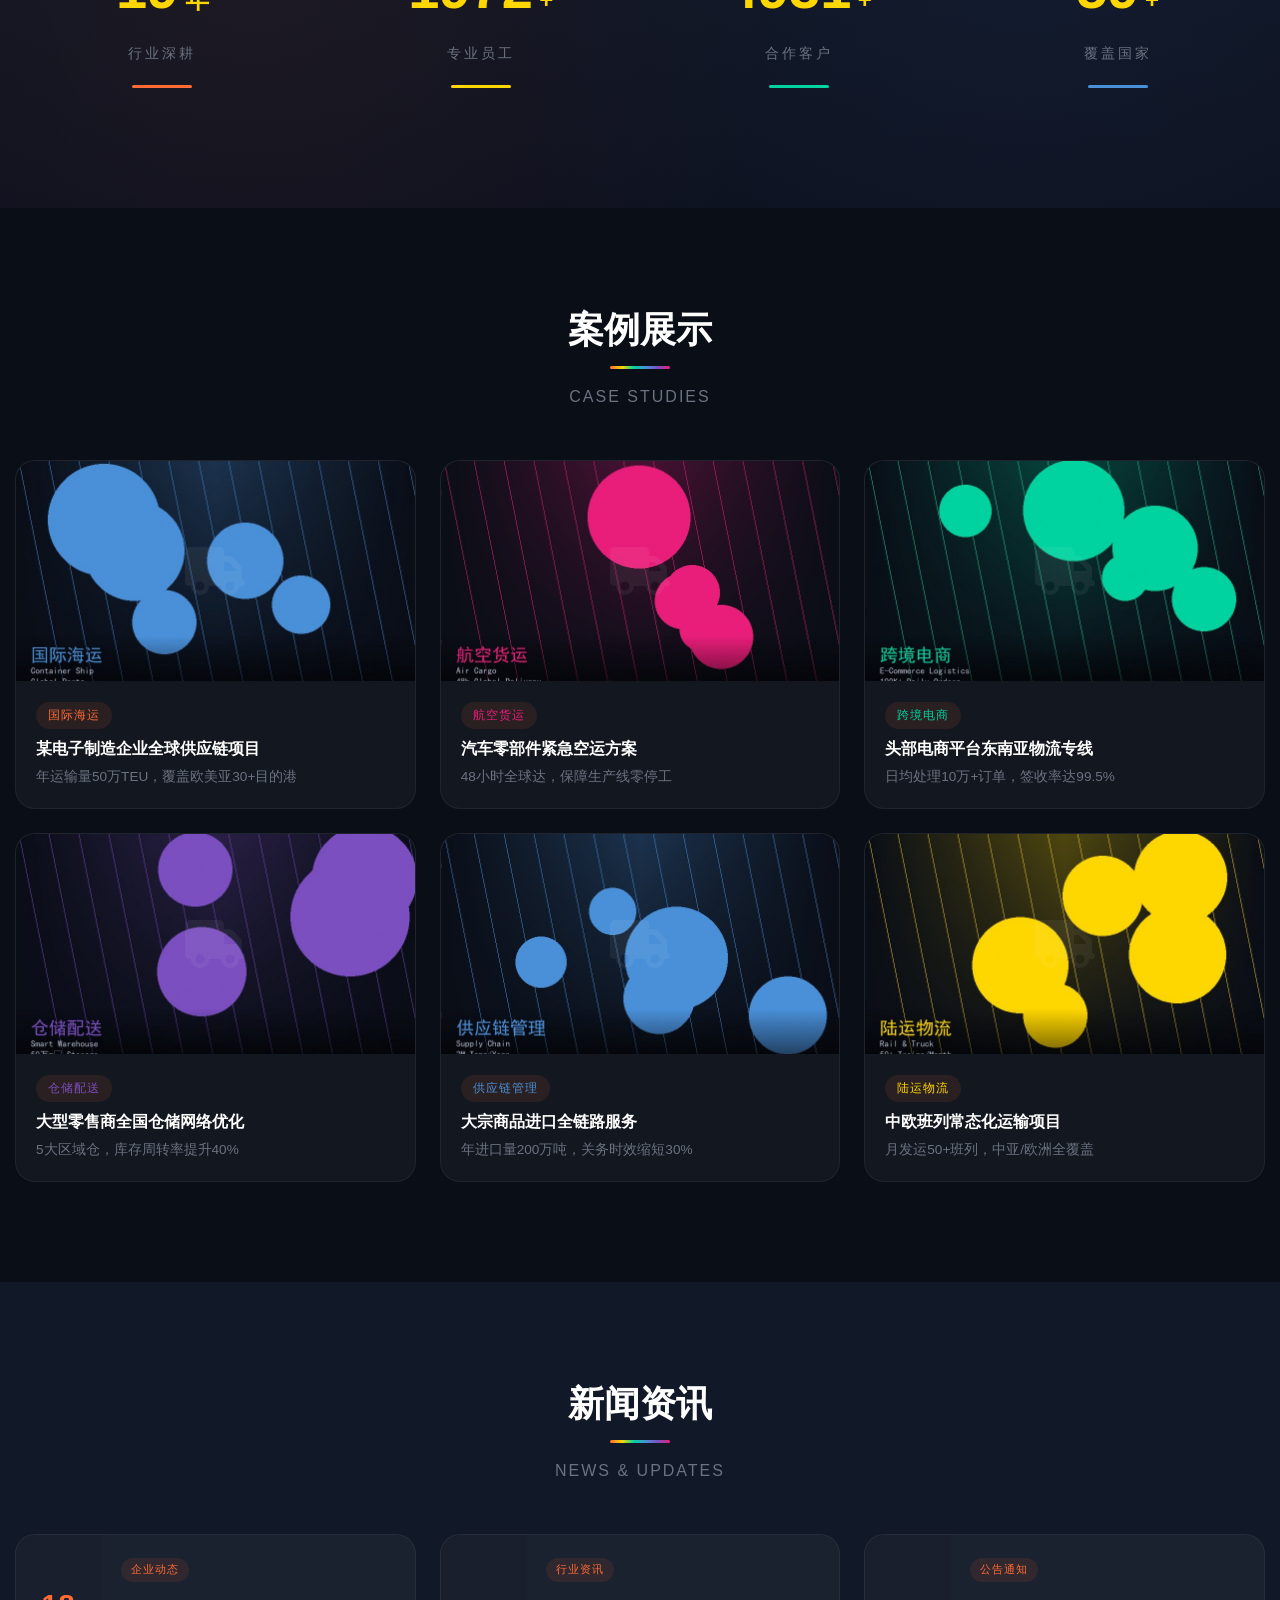
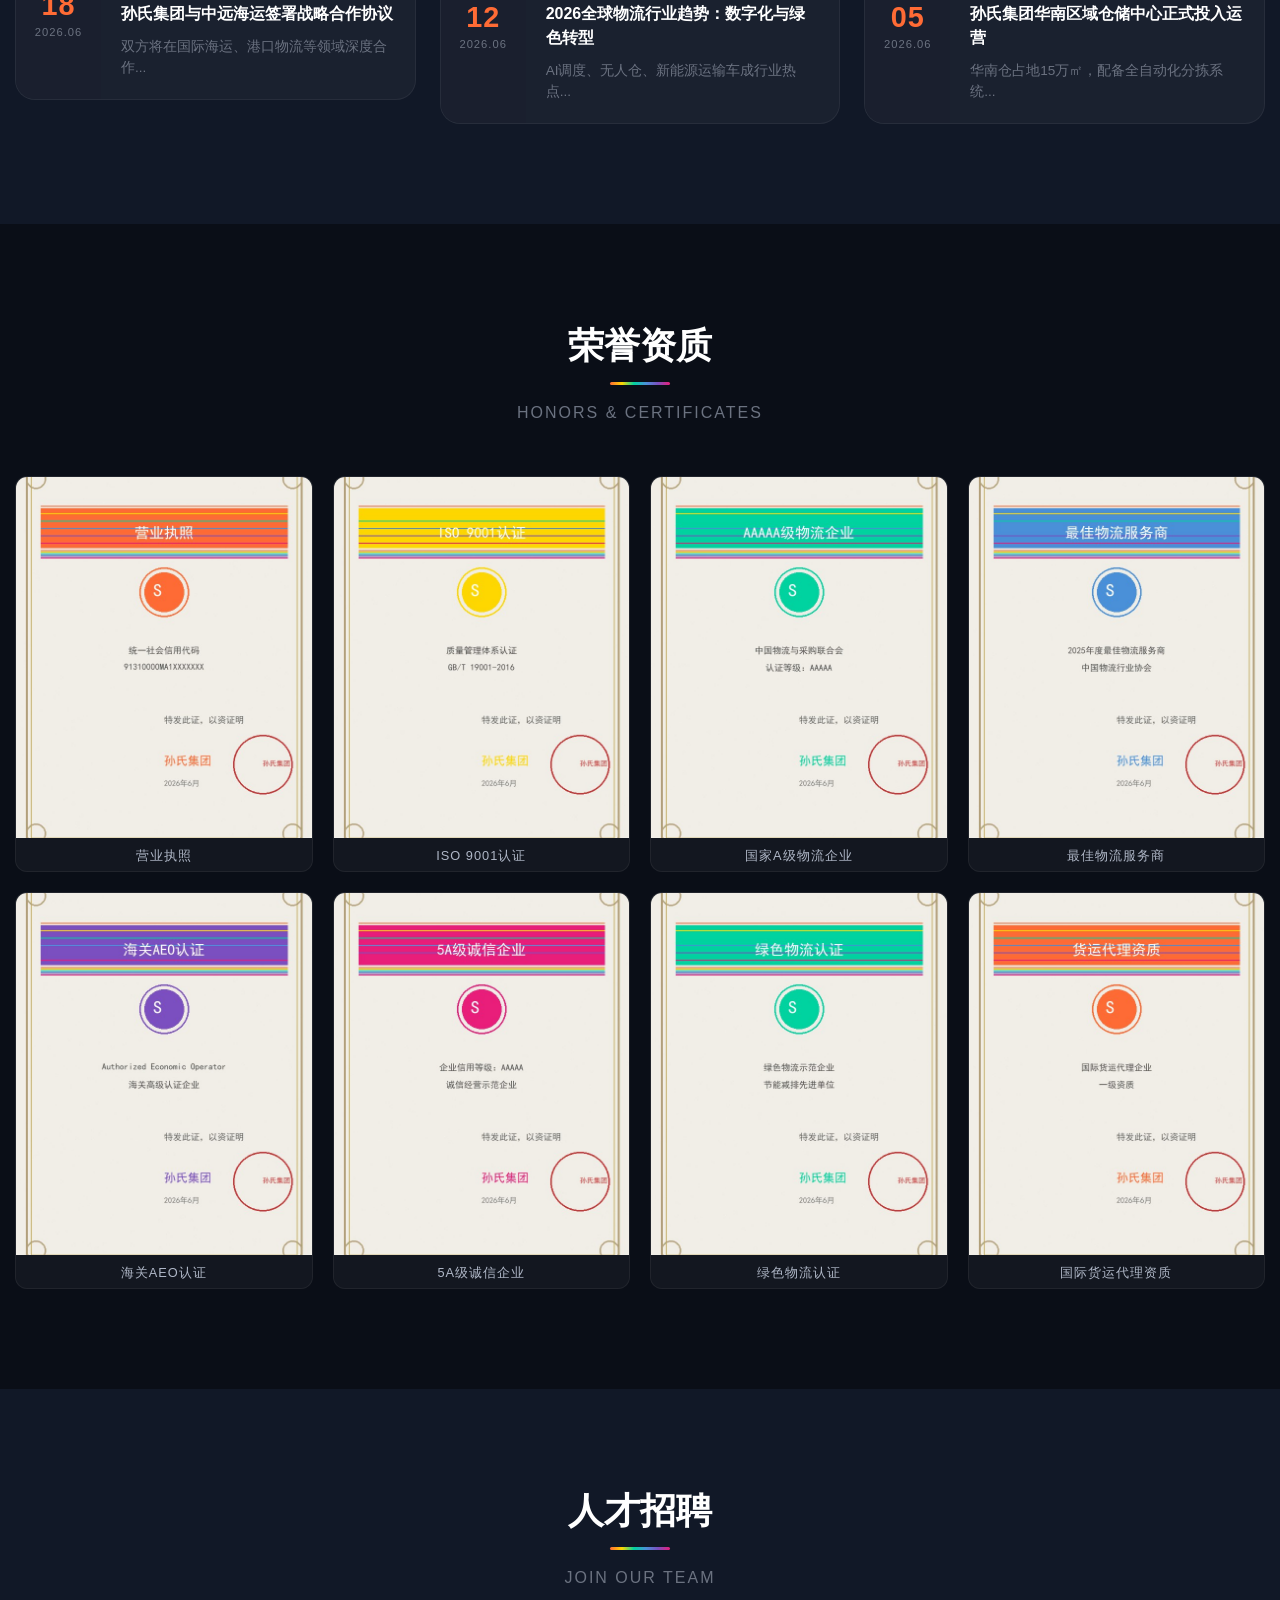
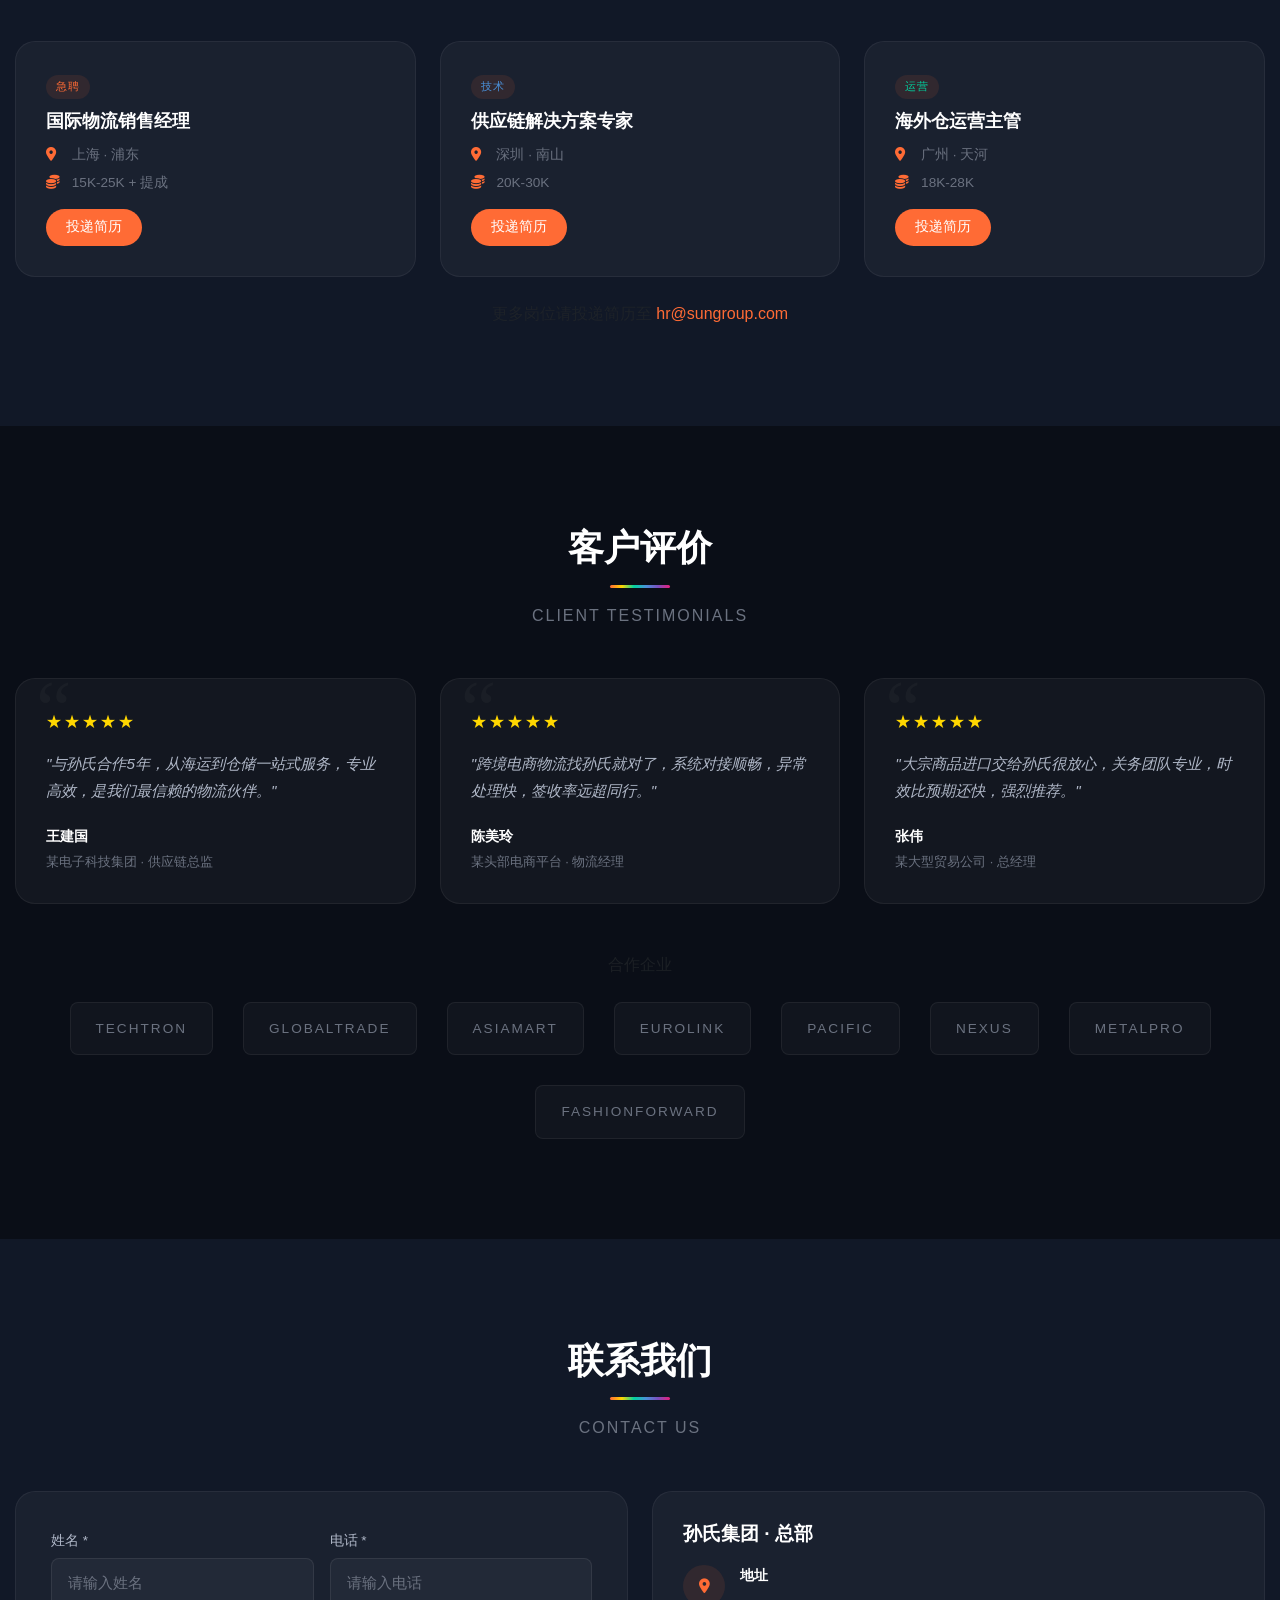
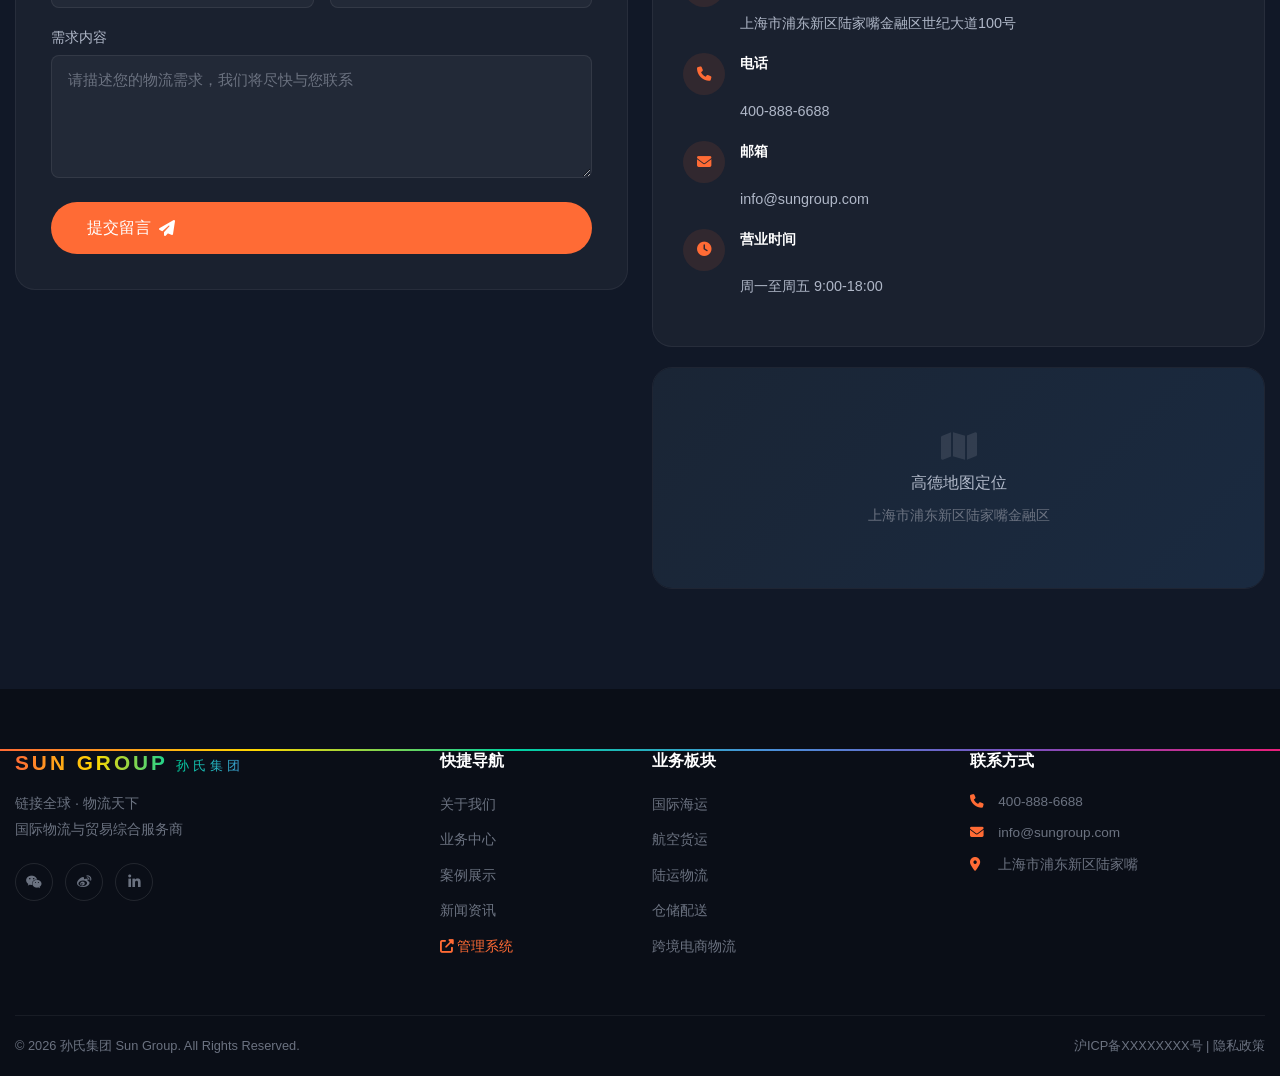
==== commit 1fd58e04: "restore: original frontend with ERP link" ====
--- a/index.html
+++ b/index.html
@@ -493,7 +493,7 @@
             <h4>国际物流销售经理</h4>
             <p class="job-loc"><i class="fas fa-map-marker-alt"></i> 上海 · 浦东</p>
             <p class="job-salary"><i class="fas fa-coins"></i> 15K-25K + 提成</p>
-            <a href="#contact" class="btn btn-primary-custom btn-sm apply-btn" data-job="国际物流销售经理">投递简历</a>
+            <a href="#contact" class="btn btn-primary-custom btn-sm">投递简历</a>
           </div>
         </div>
         <div class="col-lg-4 col-md-6" data-aos="fade-up" data-aos-delay="100">
@@ -502,7 +502,7 @@
             <h4>供应链解决方案专家</h4>
             <p class="job-loc"><i class="fas fa-map-marker-alt"></i> 深圳 · 南山</p>
             <p class="job-salary"><i class="fas fa-coins"></i> 20K-30K</p>
-            <a href="#contact" class="btn btn-primary-custom btn-sm apply-btn" data-job="供应链解决方案专家">投递简历</a>
+            <a href="#contact" class="btn btn-primary-custom btn-sm">投递简历</a>
           </div>
         </div>
         <div class="col-lg-4 col-md-6" data-aos="fade-up" data-aos-delay="200">
@@ -511,7 +511,7 @@
             <h4>海外仓运营主管</h4>
             <p class="job-loc"><i class="fas fa-map-marker-alt"></i> 广州 · 天河</p>
             <p class="job-salary"><i class="fas fa-coins"></i> 18K-28K</p>
-            <a href="#contact" class="btn btn-primary-custom btn-sm apply-btn" data-job="海外仓运营主管">投递简历</a>
+            <a href="#contact" class="btn btn-primary-custom btn-sm">投递简历</a>
           </div>
         </div>
       </div>
@@ -576,20 +576,17 @@
             <div class="row g-3">
               <div class="col-md-6">
                 <label class="form-label">姓名 *</label>
-                <input type="text" name="name" class="form-control-custom" placeholder="请输入姓名" required>
+                <input type="text" class="form-control-custom" placeholder="请输入姓名" required>
               </div>
               <div class="col-md-6">
                 <label class="form-label">电话 *</label>
-                <input type="tel" name="phone" class="form-control-custom" placeholder="请输入电话" required pattern="[\d\-+\s]{7,15}">
+                <input type="tel" class="form-control-custom" placeholder="请输入电话" required pattern="[\d\-+\s]{7,15}">
               </div>
               <div class="col-12">
                 <label class="form-label">需求内容</label>
-                <textarea name="message" class="form-control-custom" rows="4" placeholder="请描述您的物流需求，我们将尽快与您联系"></textarea>
+                <textarea class="form-control-custom" rows="4" placeholder="请描述您的物流需求，我们将尽快与您联系"></textarea>
               </div>
               <div class="col-12">
-                <!-- Hidden fields for source tracking and job application -->
-                <input type="hidden" name="source" value="website">
-                <input type="hidden" name="jobTitle" id="jobTitleInput" value="">
                 <button type="submit" class="btn btn-primary-custom btn-lg w-100">提交留言 <i class="fas fa-paper-plane"></i></button>
               </div>
             </div>
@@ -650,7 +647,7 @@
             <li><a href="#products">业务中心</a></li>
             <li><a href="#cases">案例展示</a></li>
             <li><a href="#news">新闻资讯</a></li>
-            <li><a href="https://ac52b942418382.lhr.life/SunGroupERP/" target="_blank" style="color: var(--primary);"><i class="fas fa-external-link-alt"></i> 管理系统入口</a></li>
+            <li><a href="https://ac52b942418382.lhr.life/SunGroupERP/" target="_blank" style="color: var(--primary);"><i class="fas fa-external-link-alt"></i> 管理系统</a></li>
           </ul>
         </div>
         <div class="col-lg-3 col-md-4">
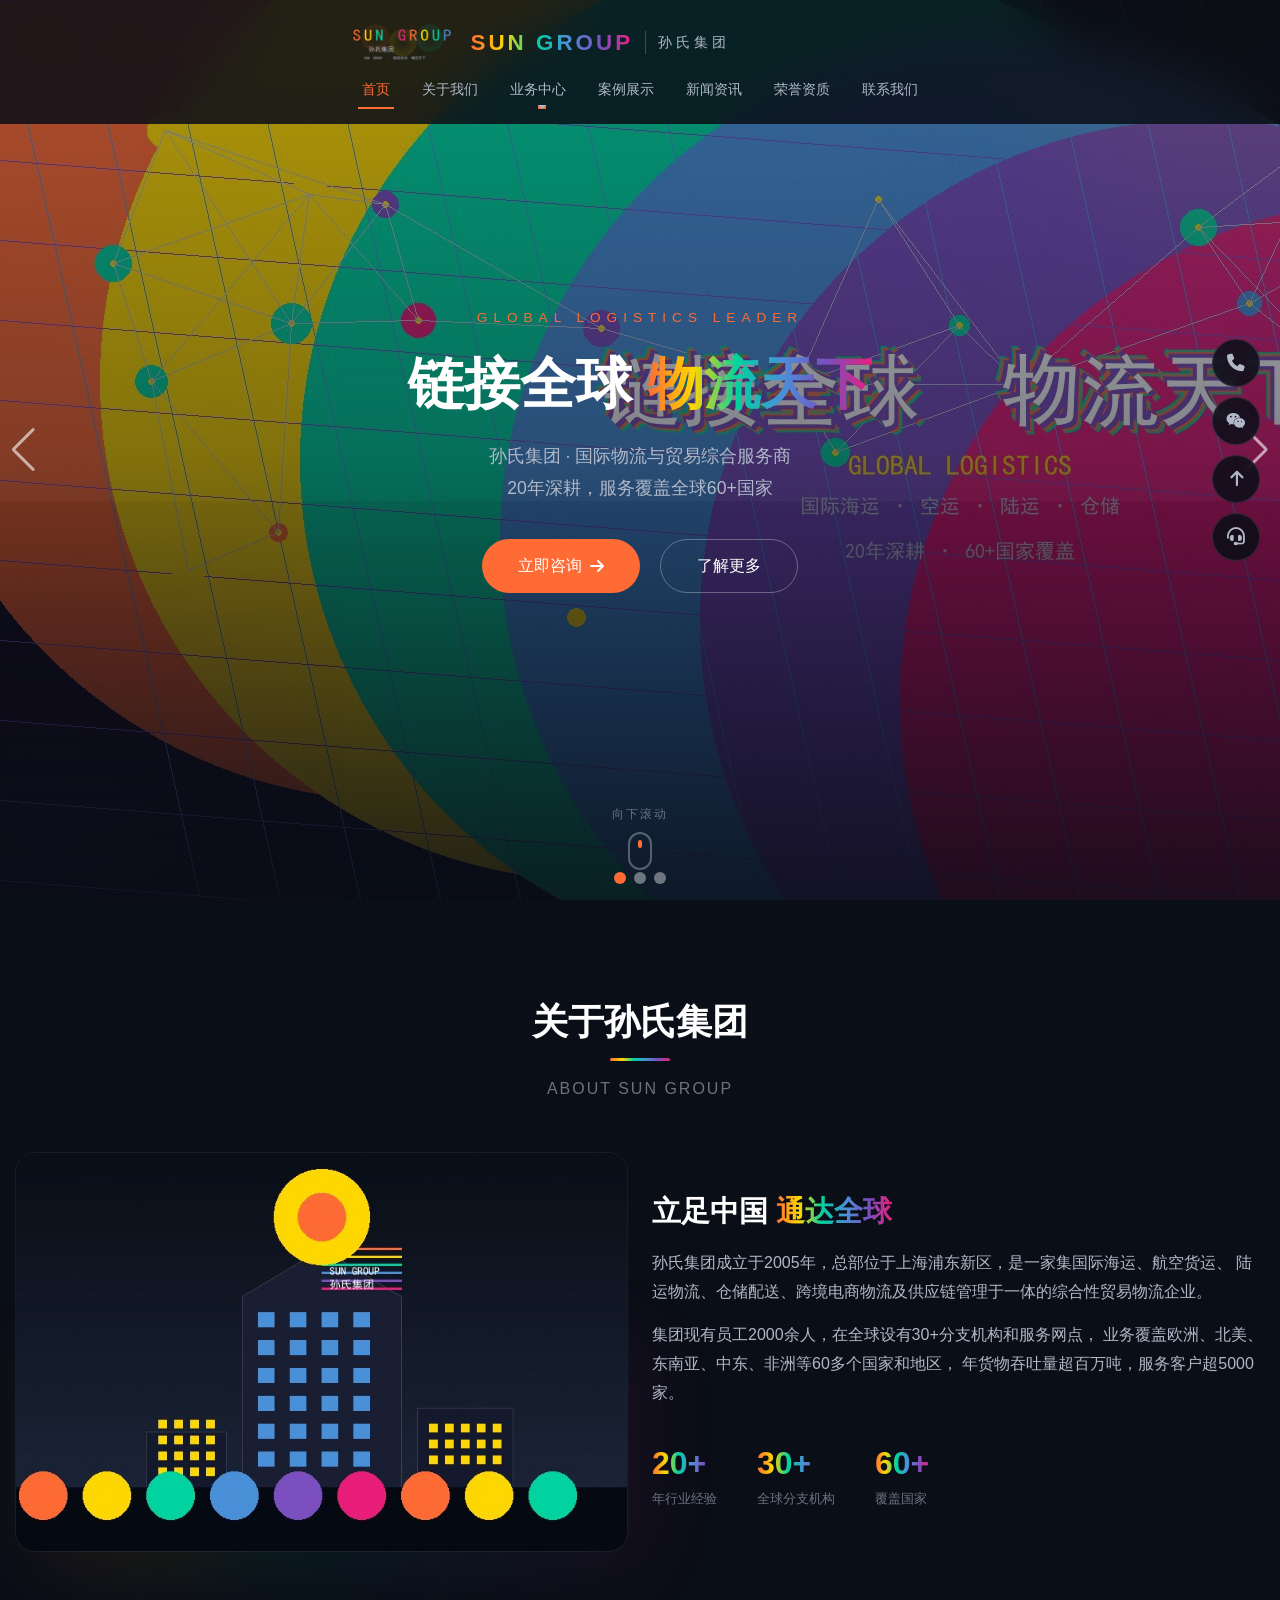
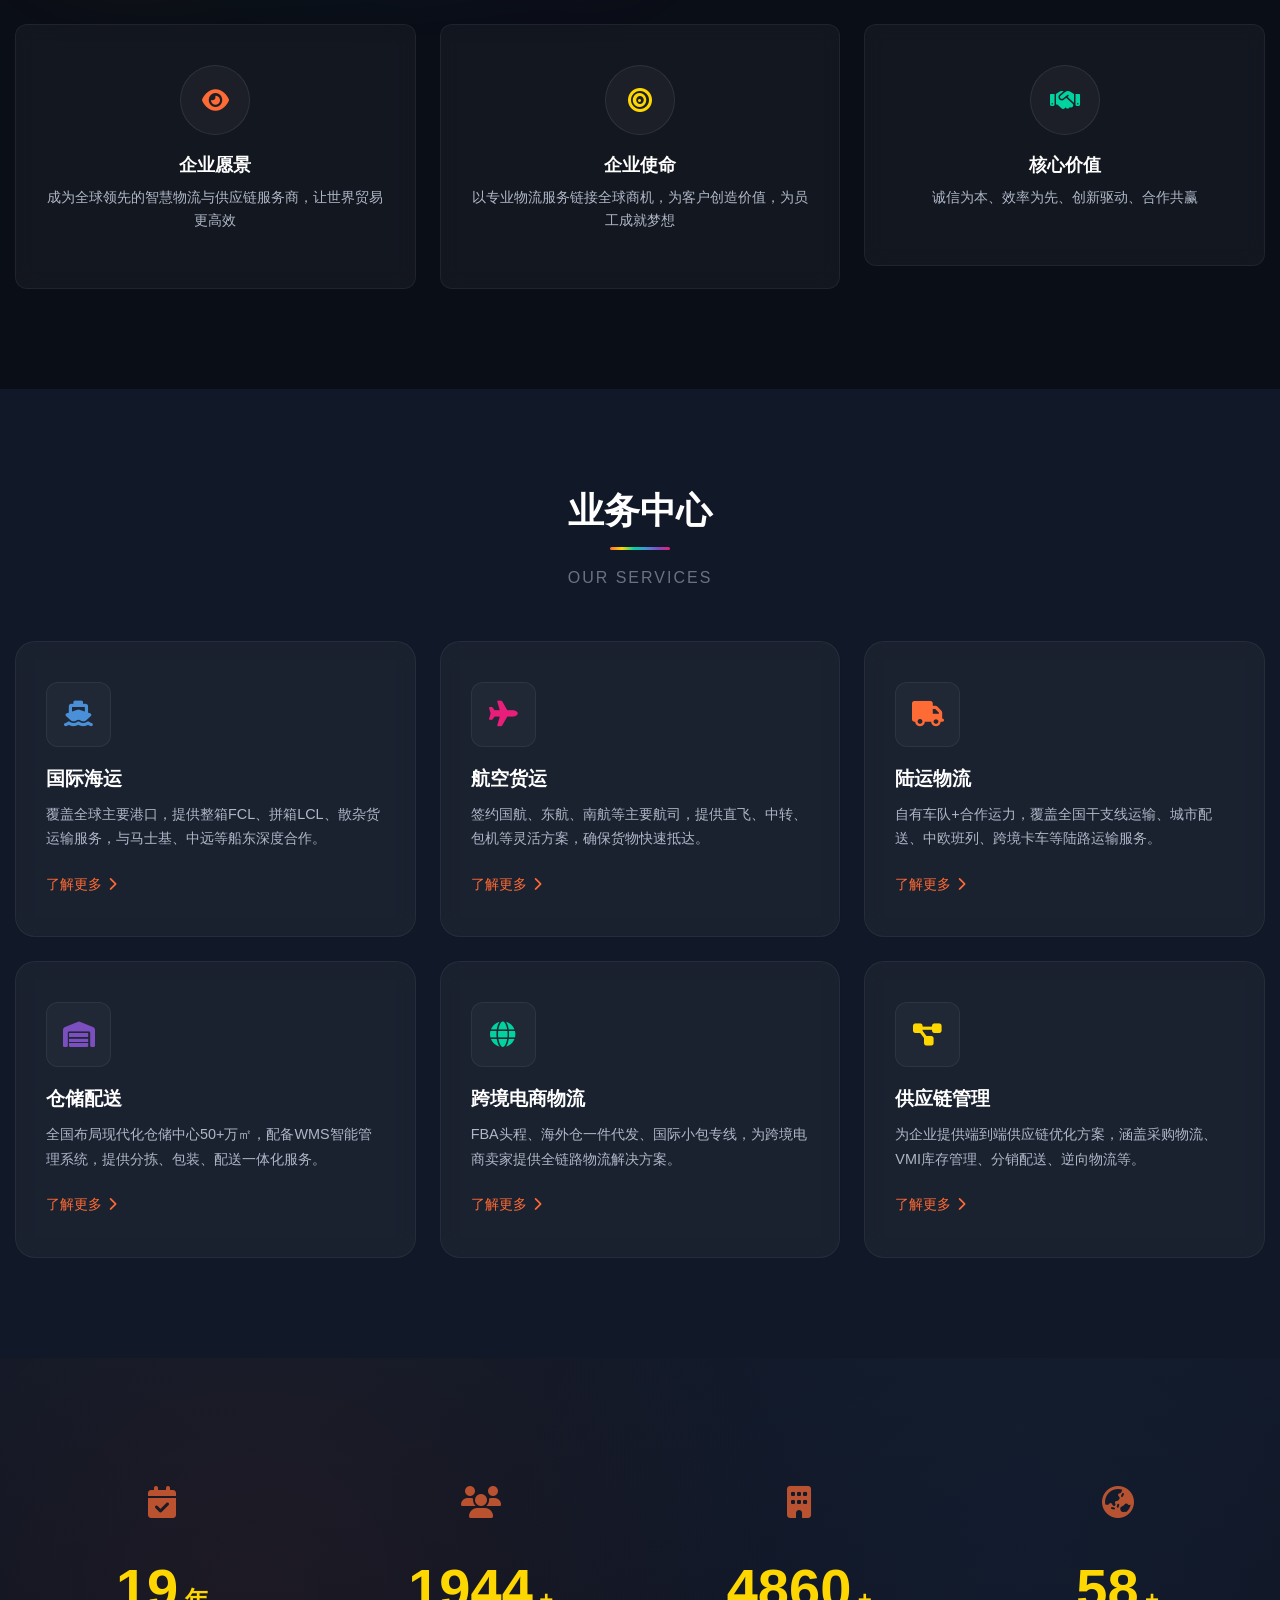
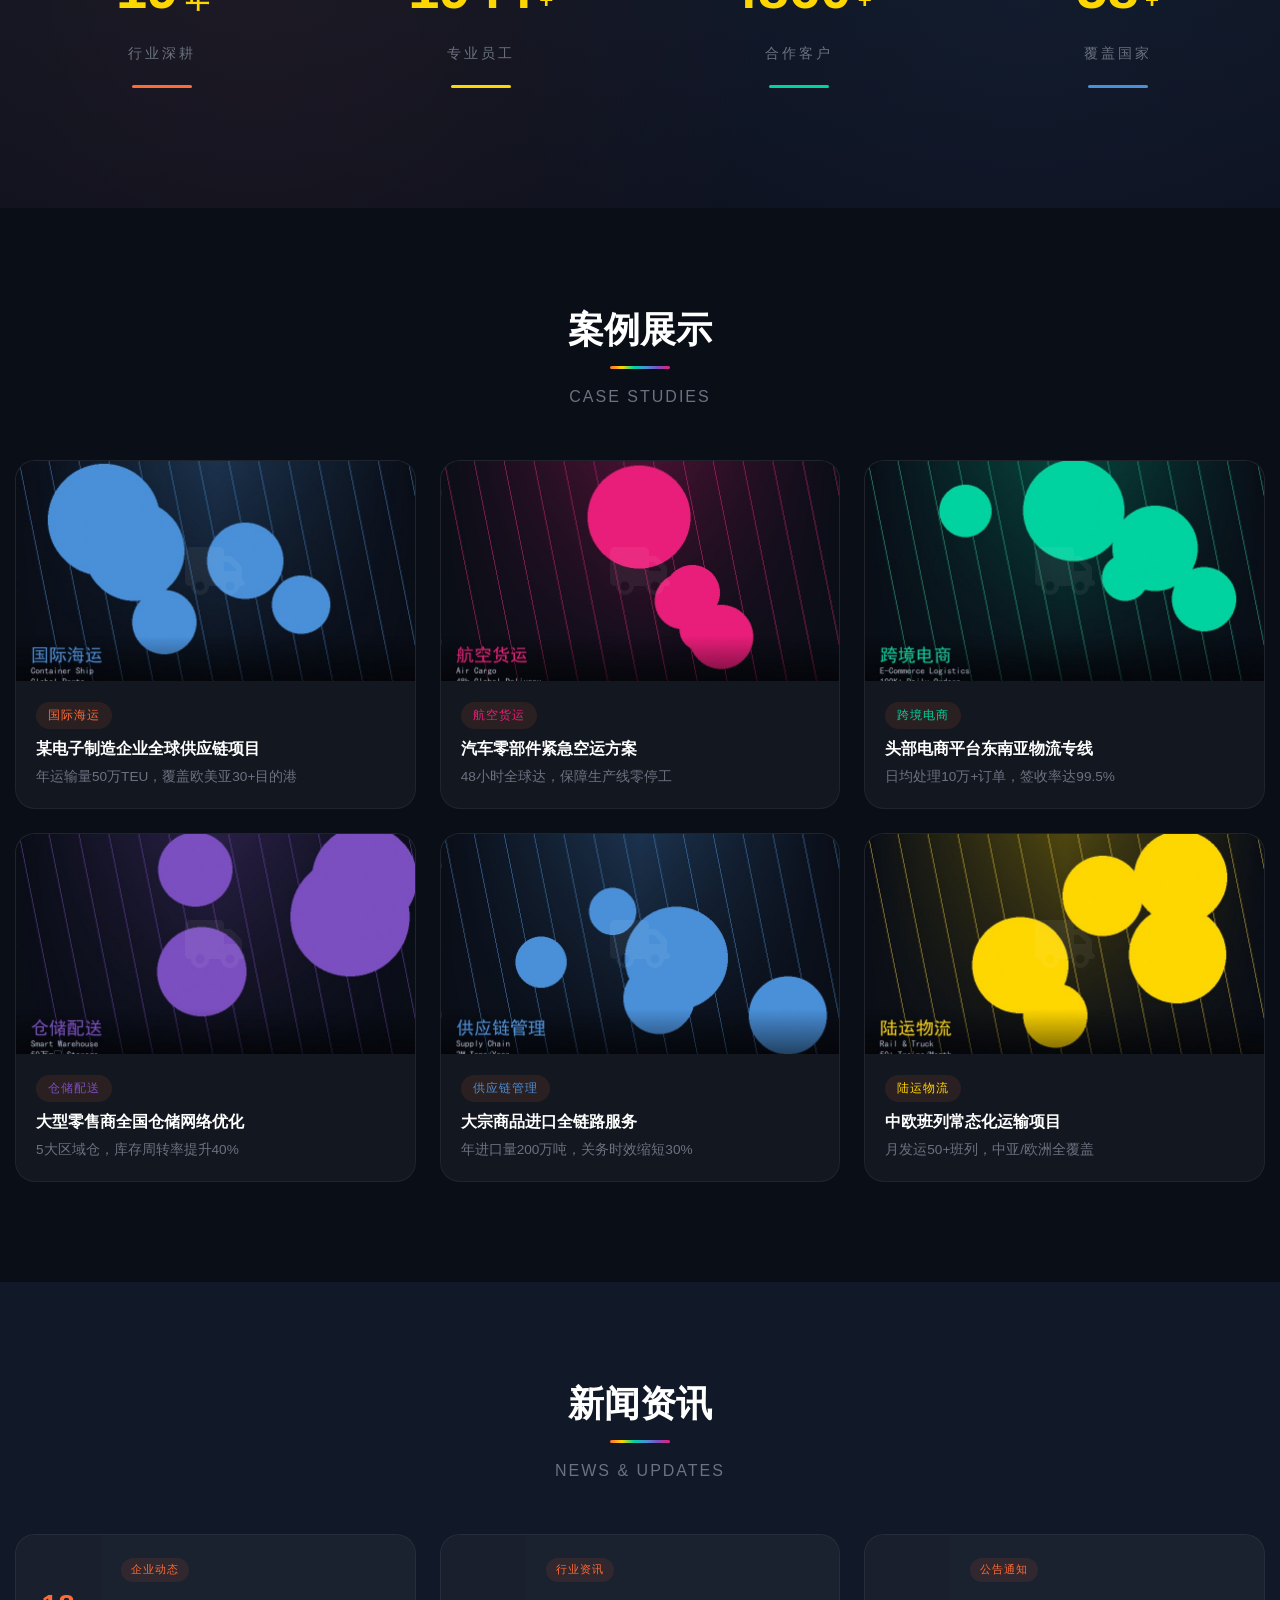
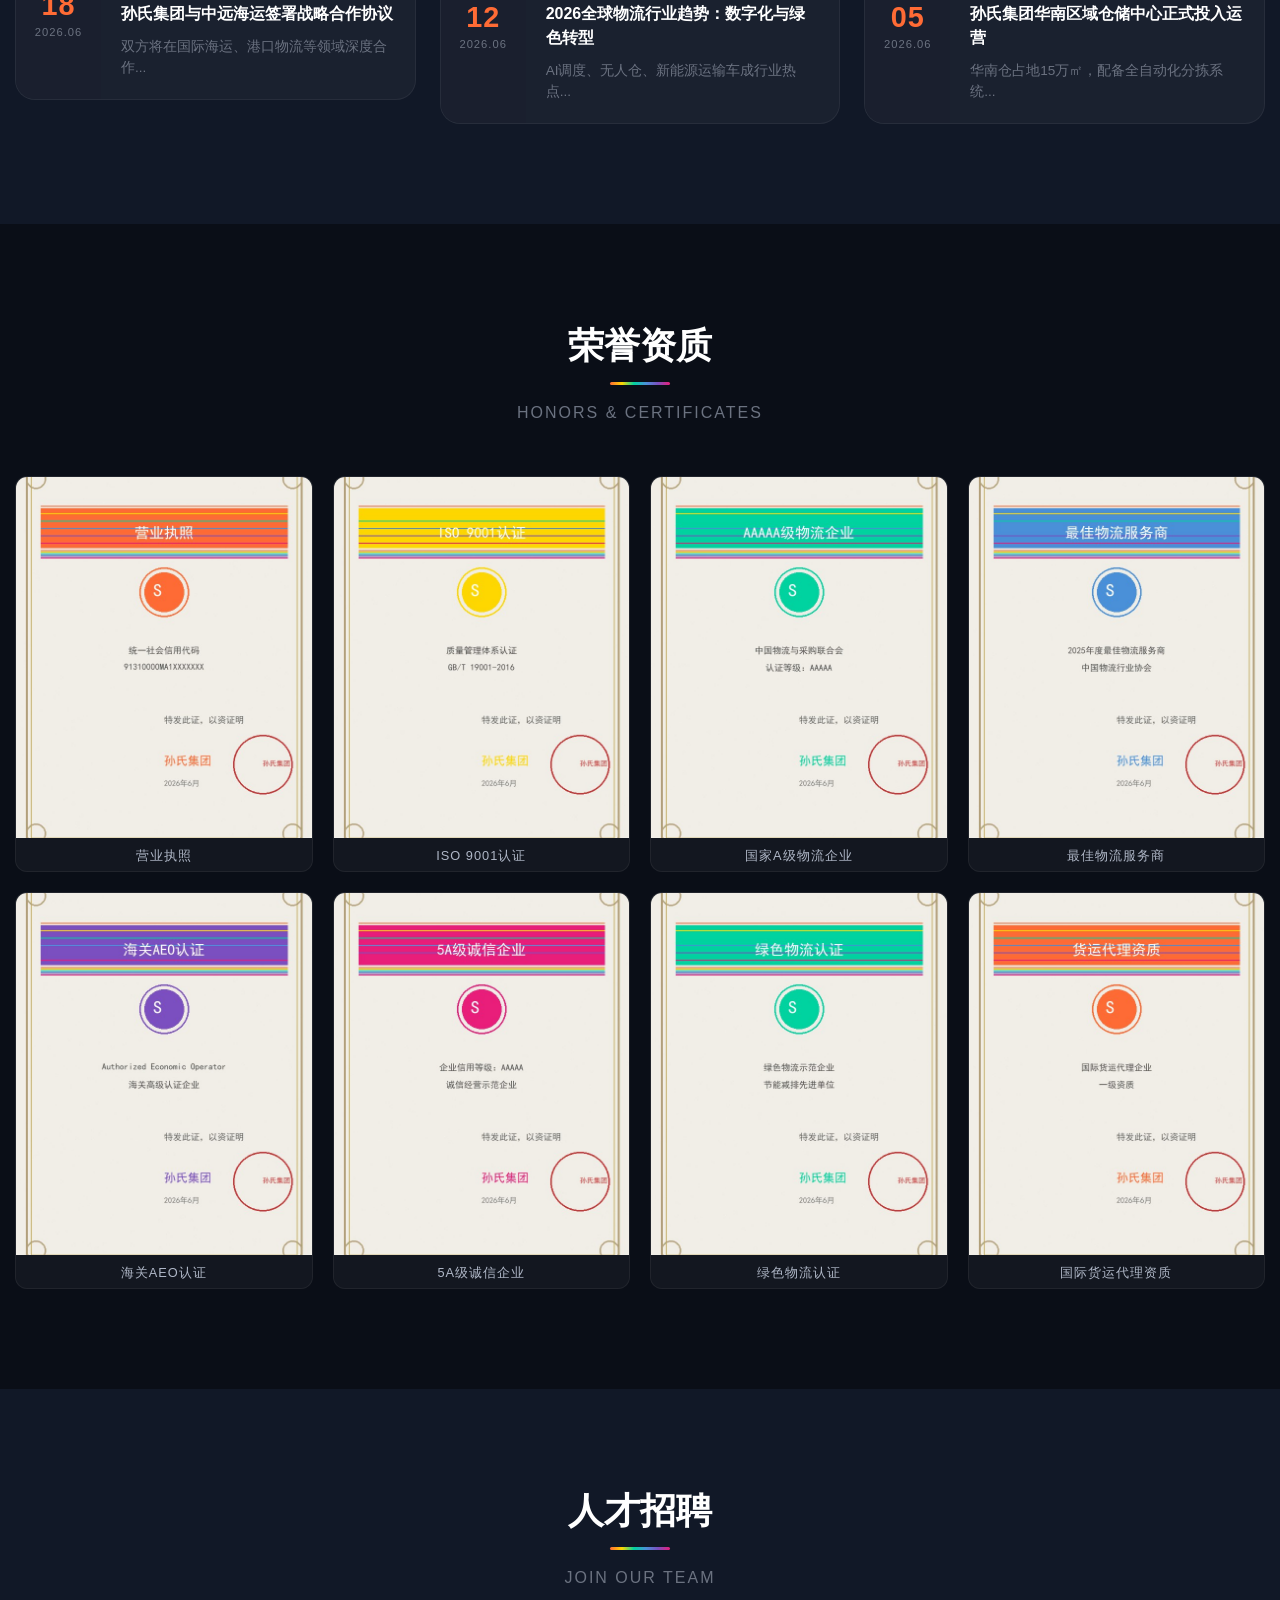
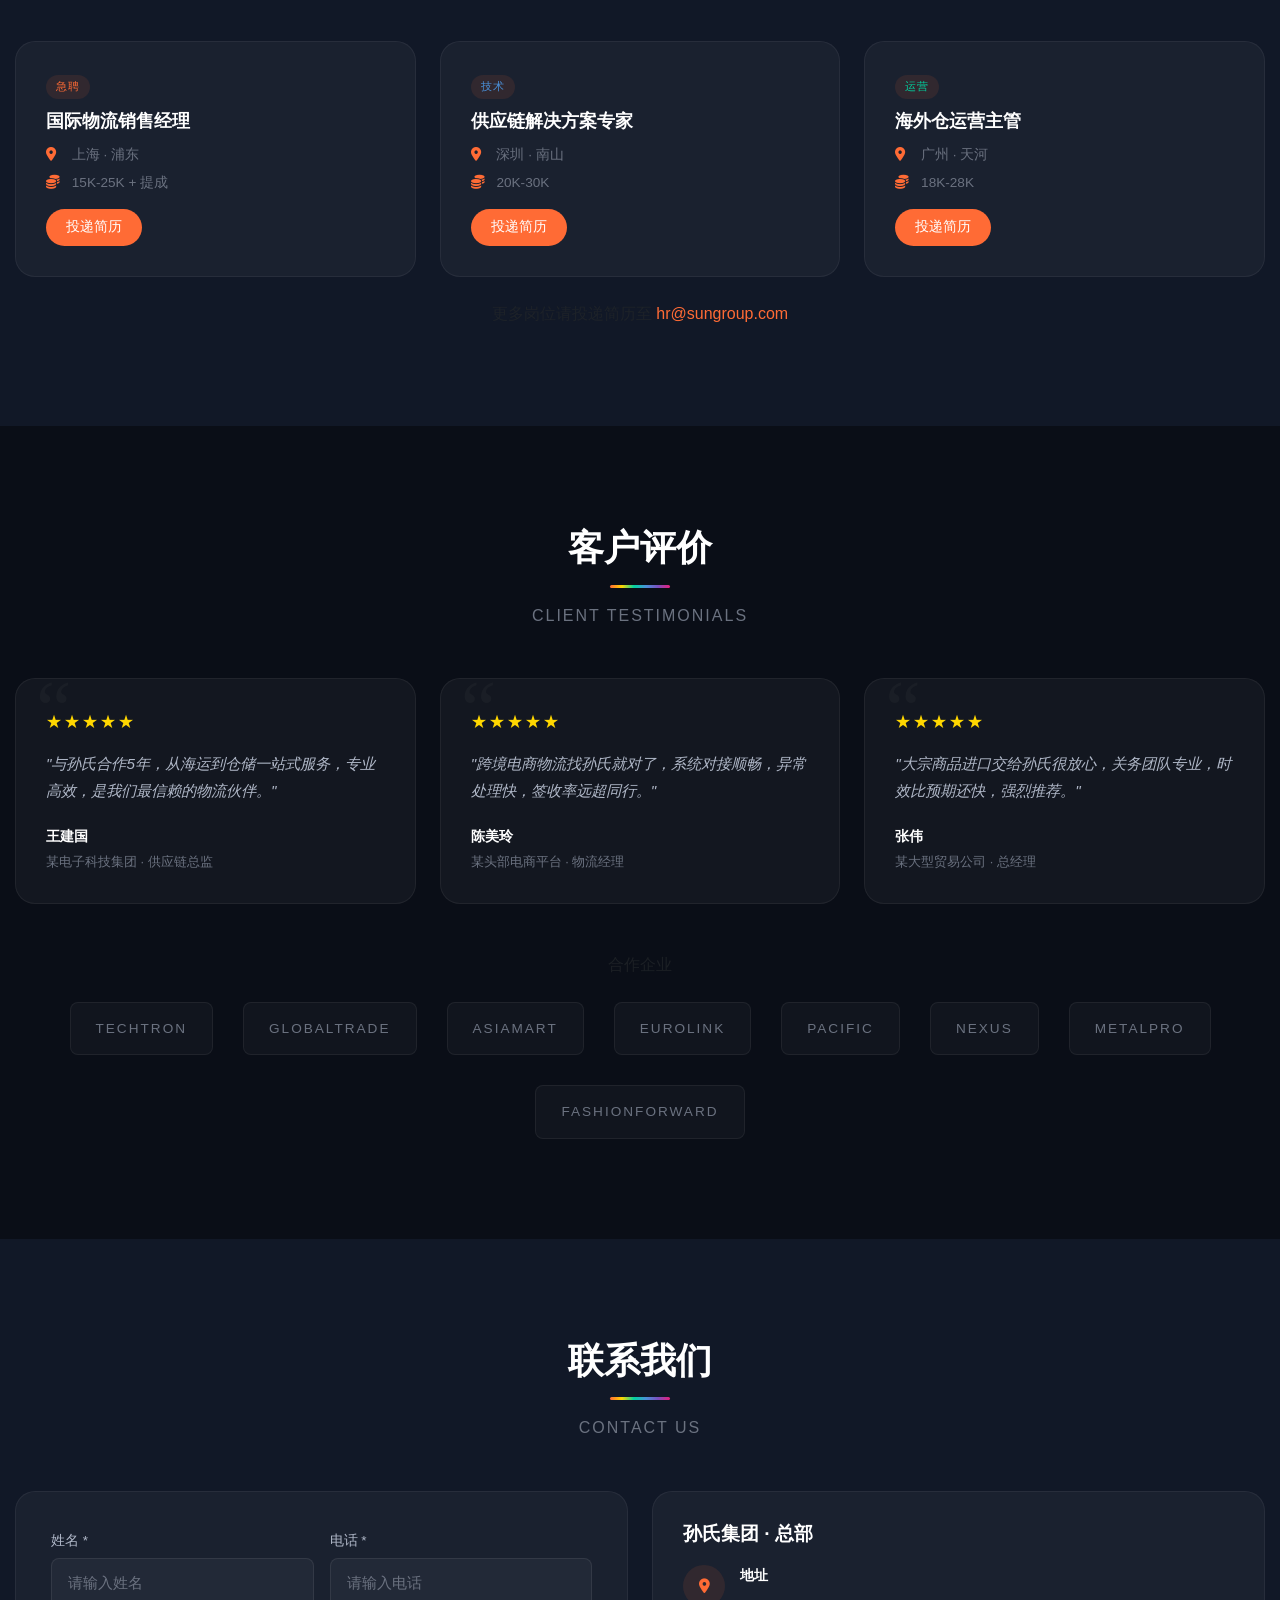
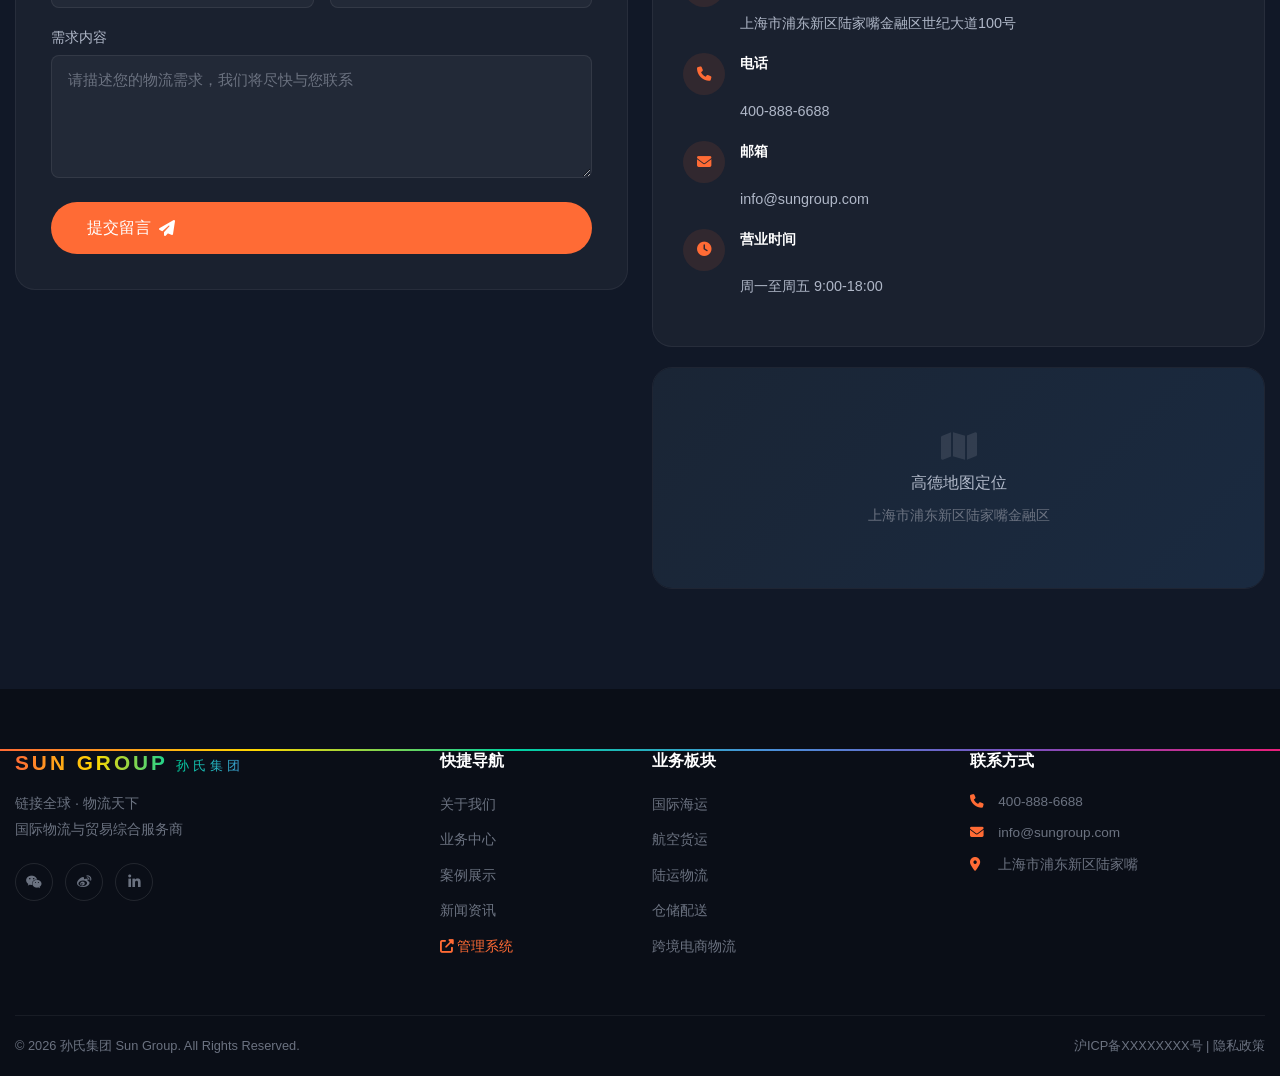
==== commit b329557f: "fix: update tunnel URL" ====
--- a/index.html
+++ b/index.html
@@ -647,7 +647,7 @@
             <li><a href="#products">业务中心</a></li>
             <li><a href="#cases">案例展示</a></li>
             <li><a href="#news">新闻资讯</a></li>
-            <li><a href="https://ac52b942418382.lhr.life/SunGroupERP/" target="_blank" style="color: var(--primary);"><i class="fas fa-external-link-alt"></i> 管理系统</a></li>
+            <li><a href="https://a73f78f191d11b.lhr.life/SunGroupERP/" target="_blank" style="color: var(--primary);"><i class="fas fa-external-link-alt"></i> 管理系统</a></li>
           </ul>
         </div>
         <div class="col-lg-3 col-md-4">
